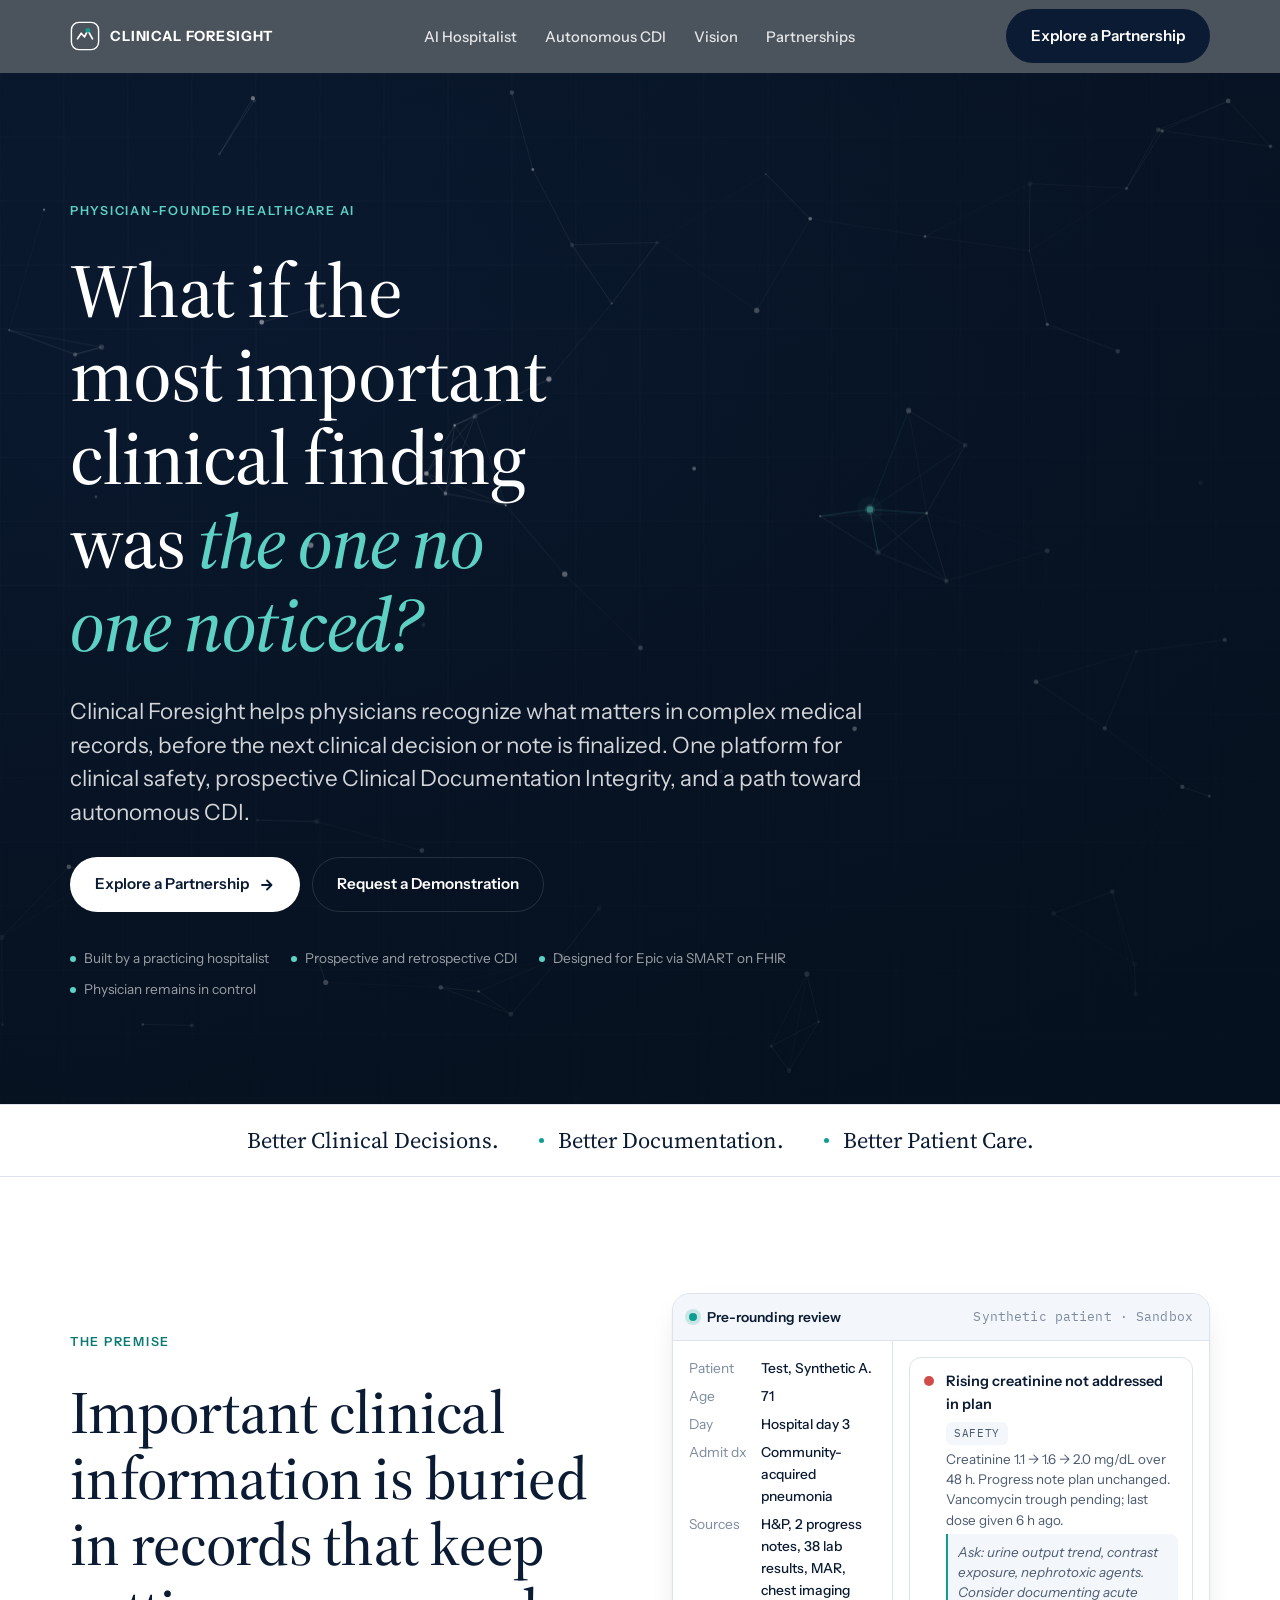
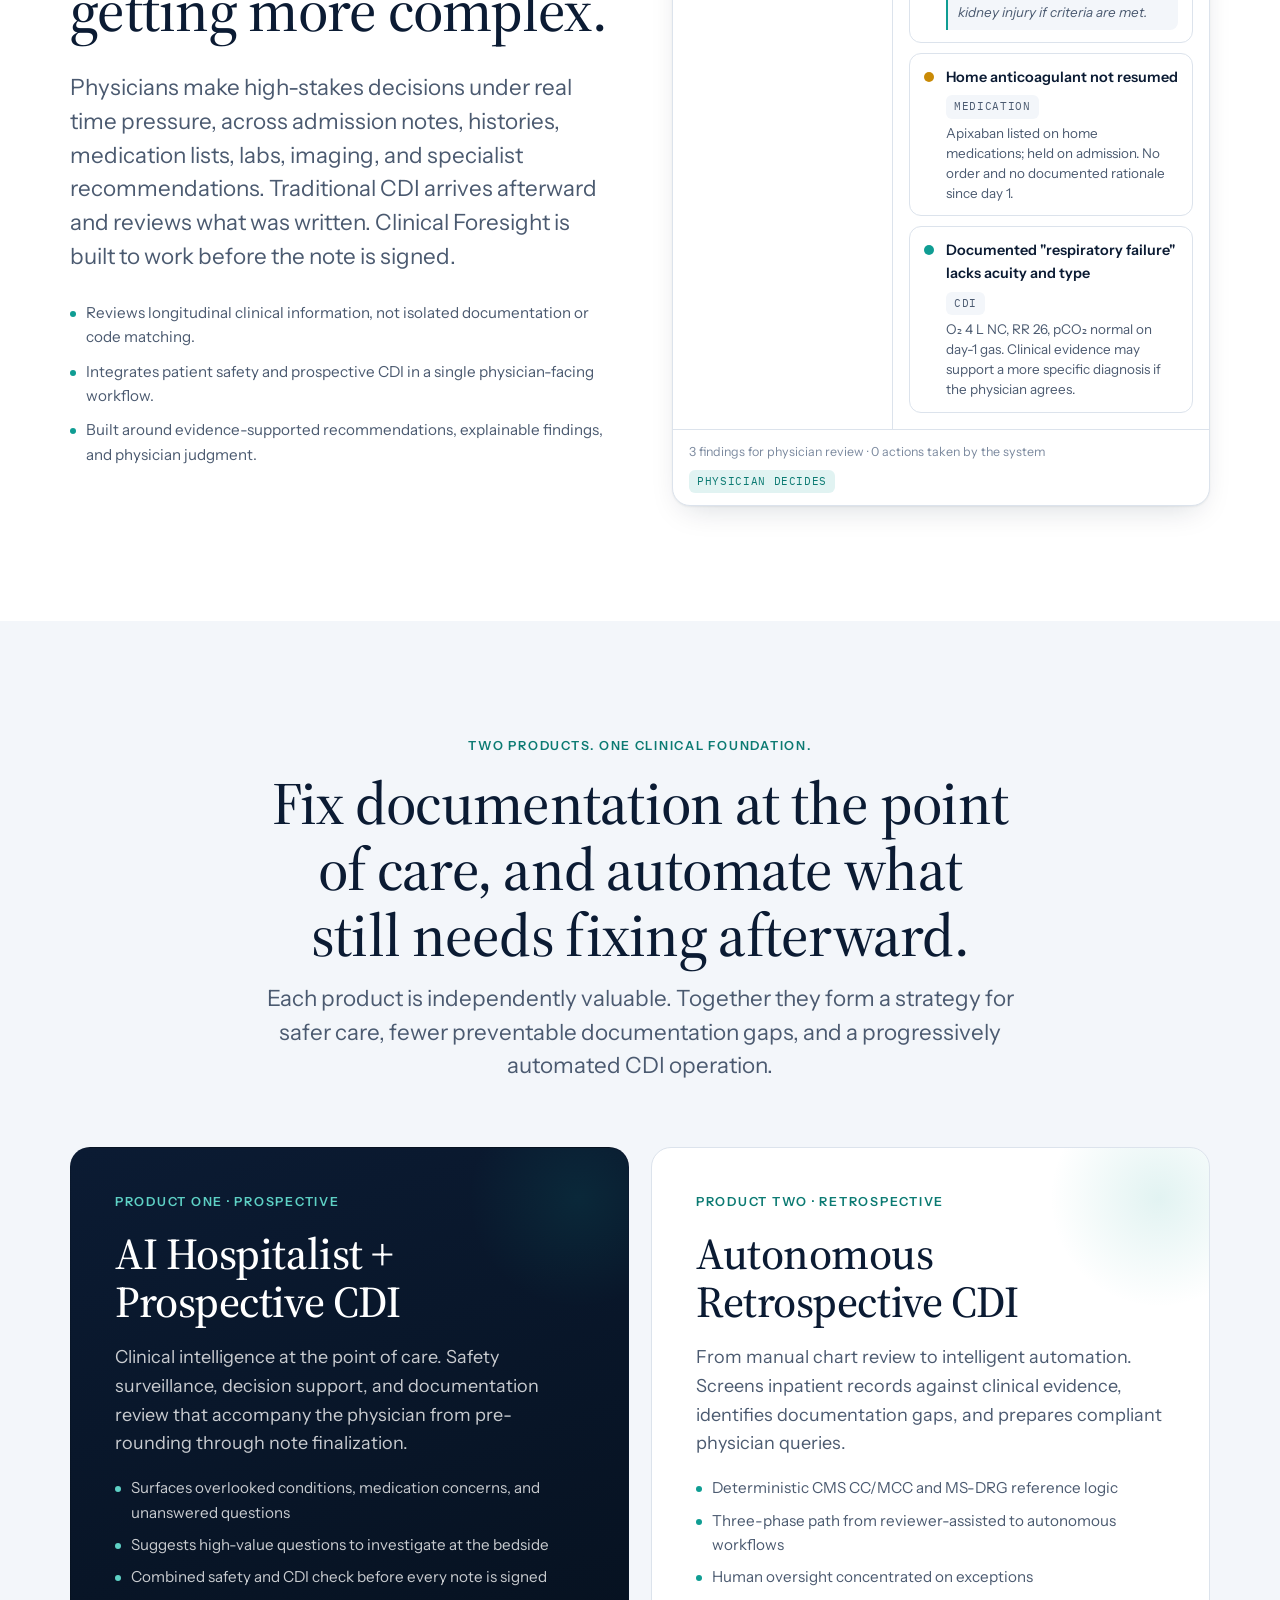
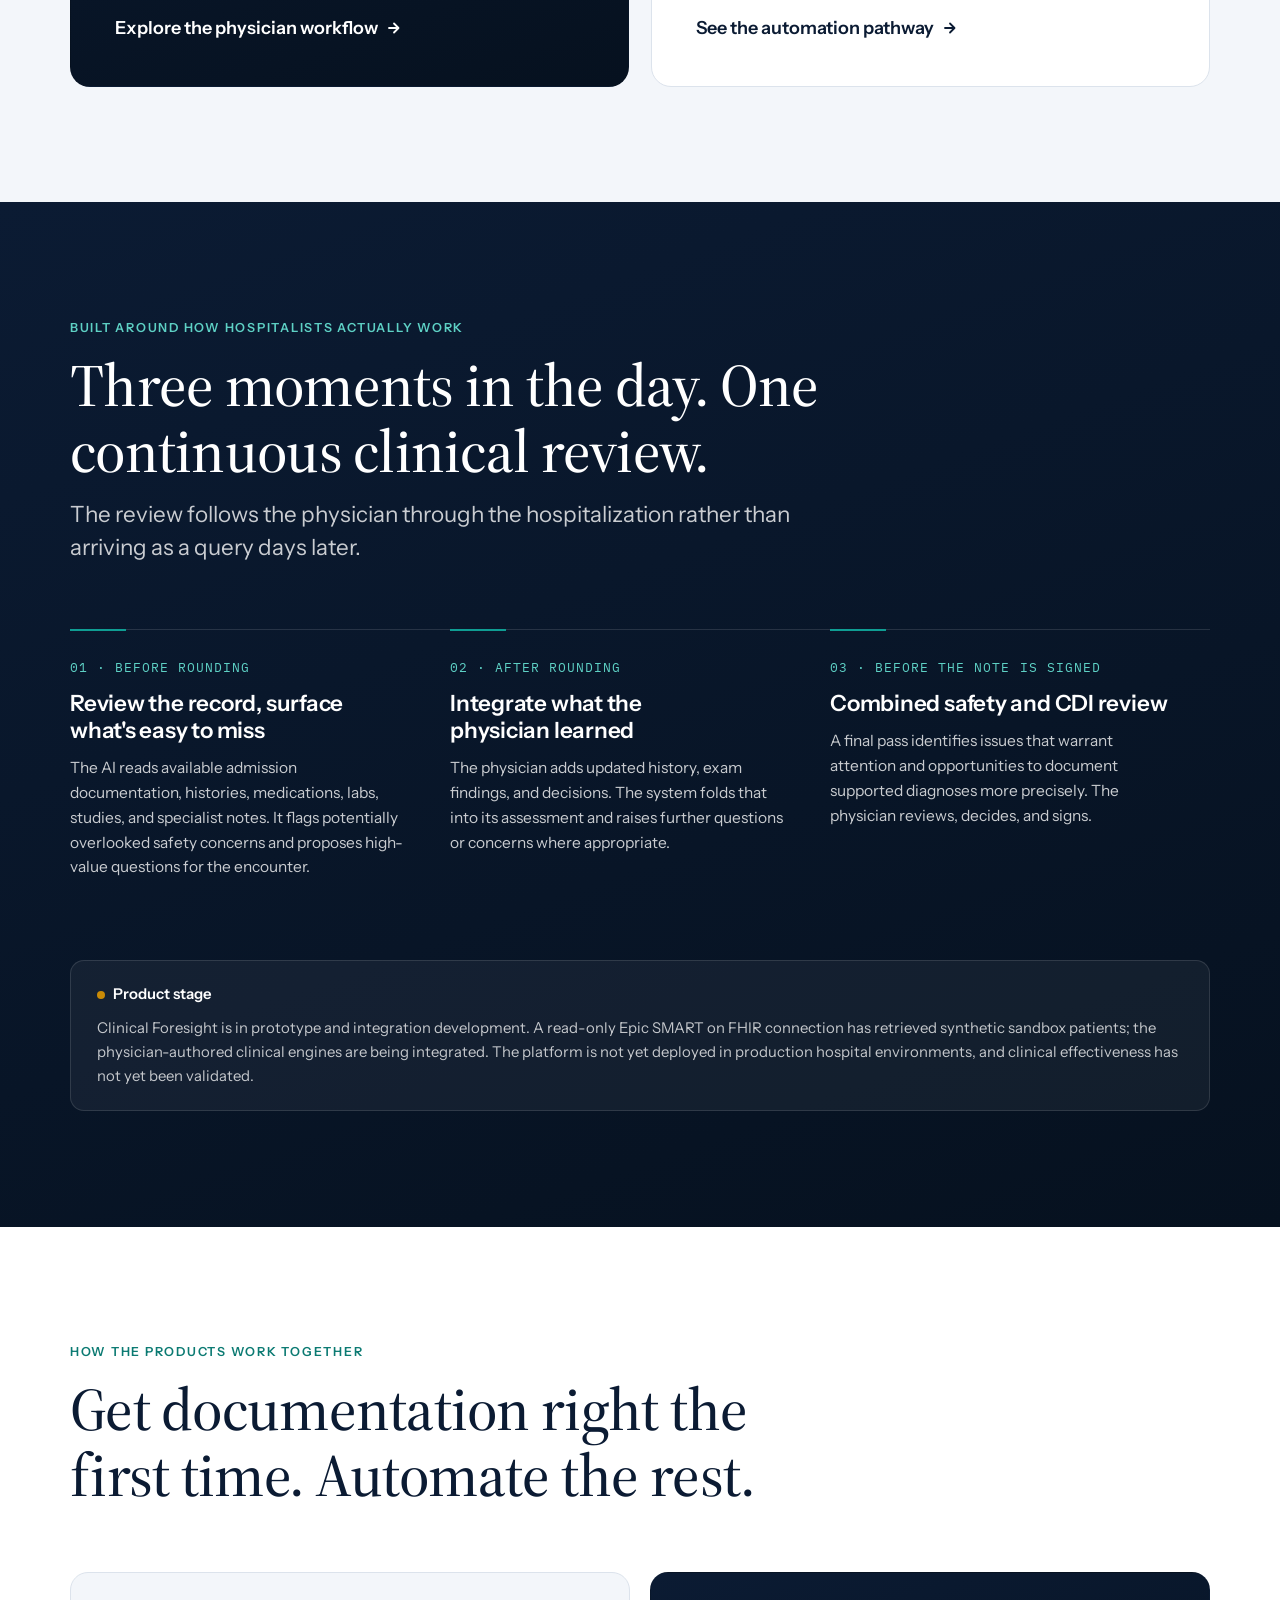
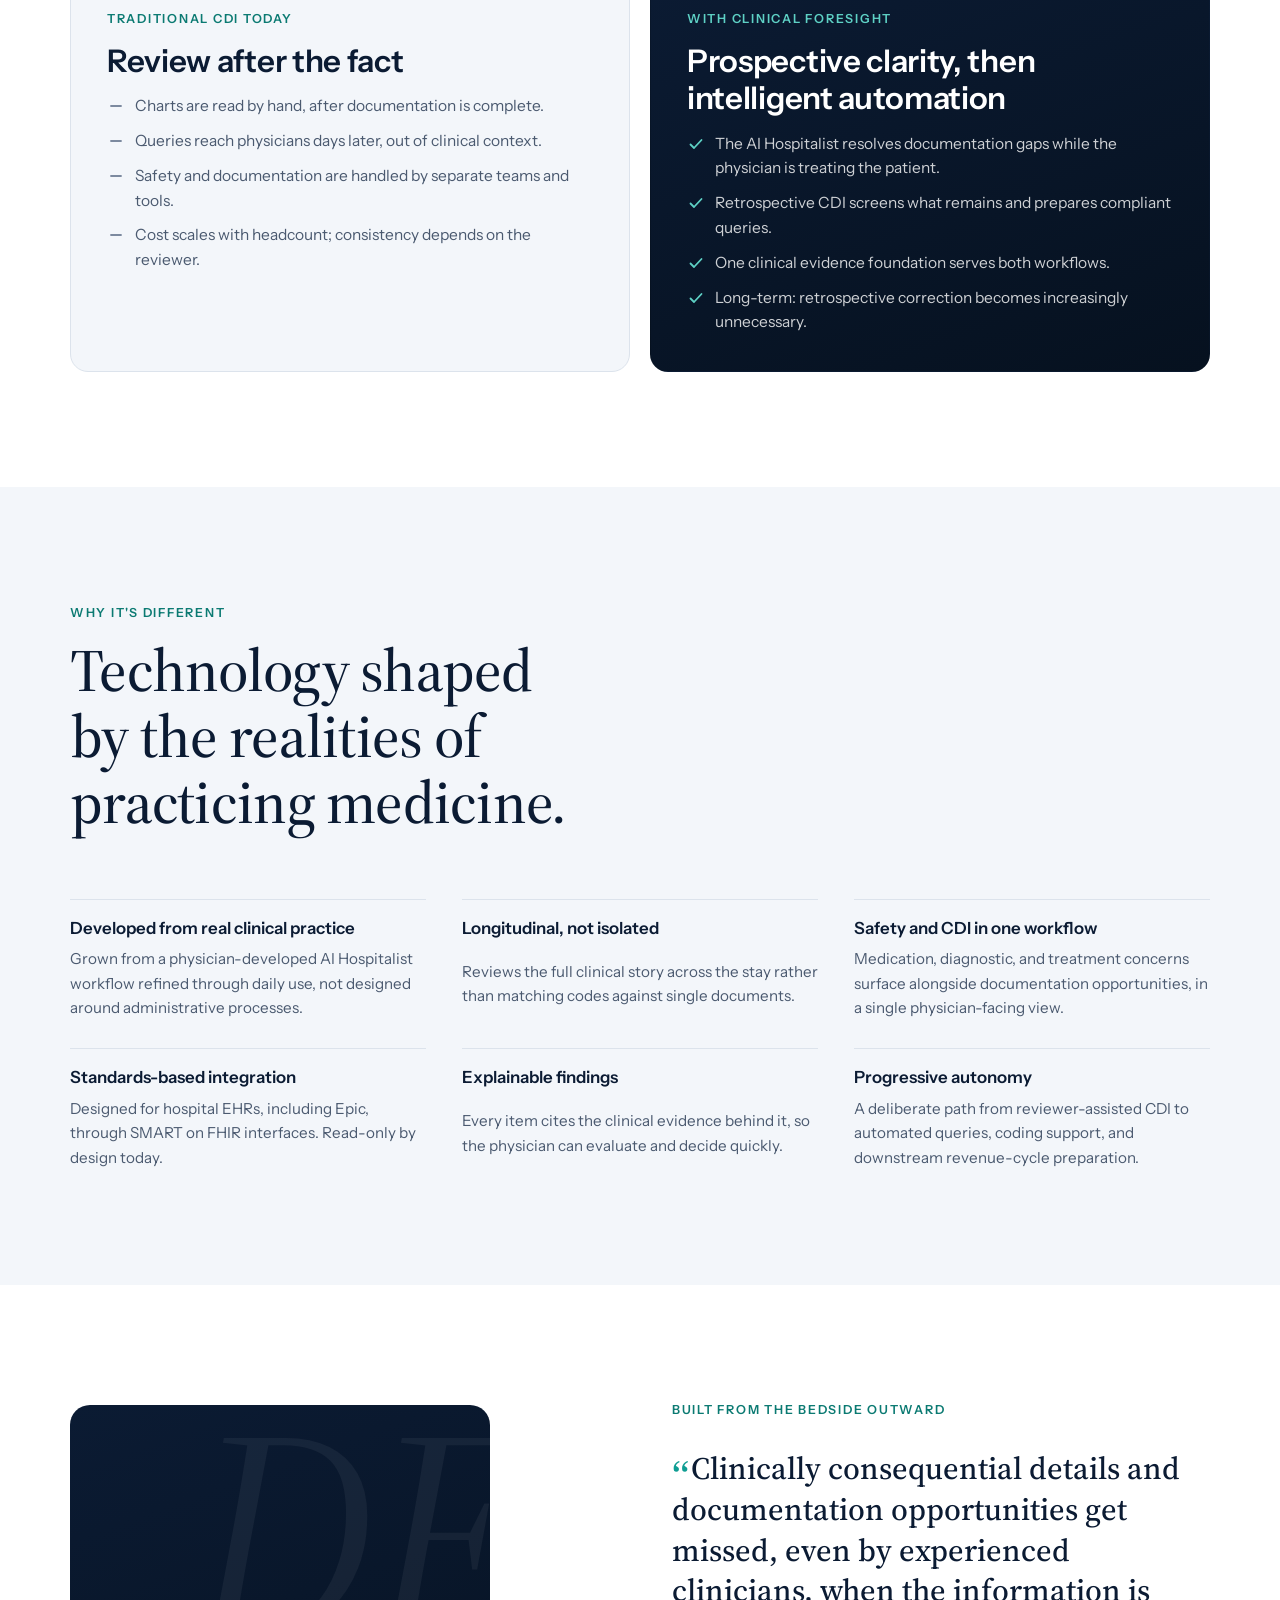
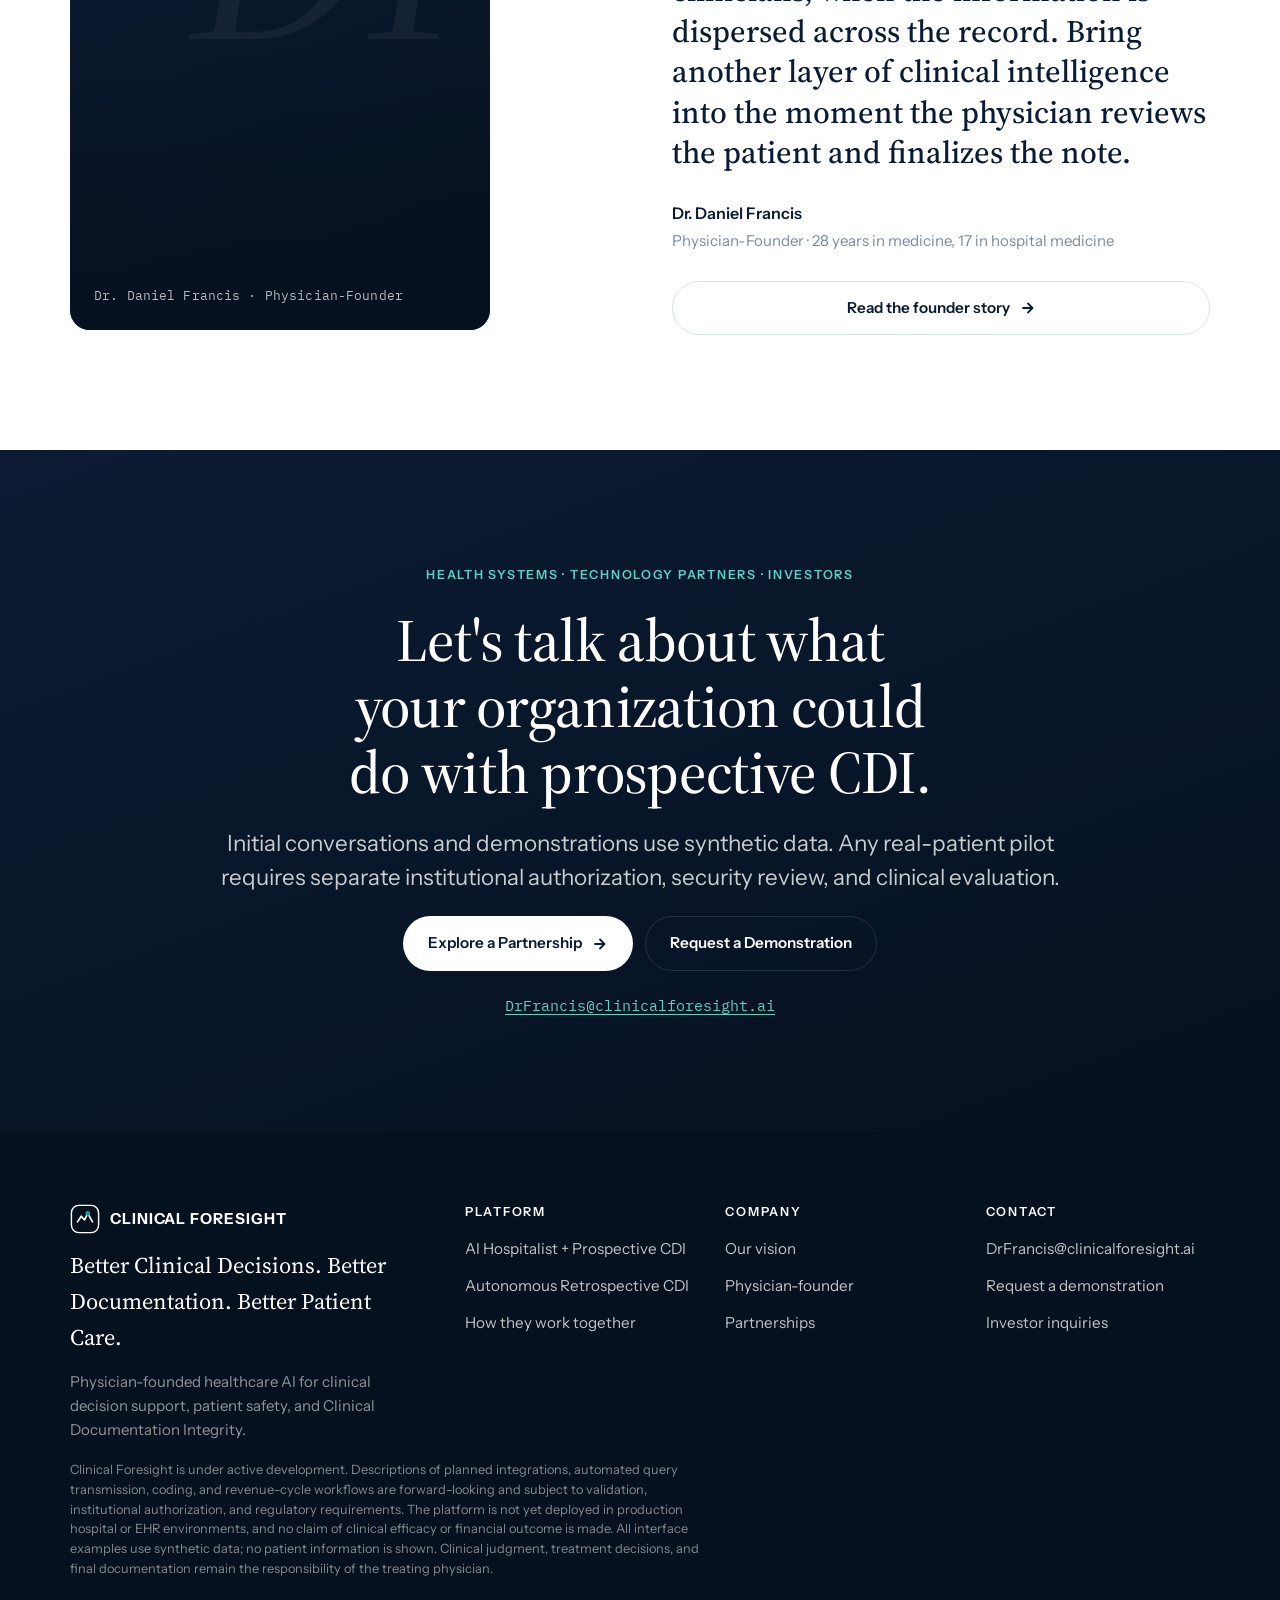
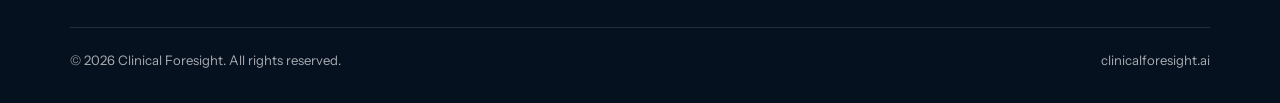
==== index.html @ f78b1f13 "Clinical Foresight website: initial build Co-Authored-By: Claude Fable 5.1 <noreply@anthropic.com> C" ====
<!doctype html>
<html lang="en">
<head>
<meta charset="utf-8">
<meta name="viewport" content="width=device-width, initial-scale=1, viewport-fit=cover">
<title>Clinical Foresight | Physician-Founded Clinical AI for Safety and CDI</title>
<meta name="description" content="Physician-founded healthcare AI that identifies clinical risks, improves documentation at the point of care, and advances hospitals toward autonomous Clinical Documentation Integrity.">
<link rel="canonical" href="https://www.clinicalforesight.ai/">
<meta property="og:type" content="website">
<meta property="og:site_name" content="Clinical Foresight">
<meta property="og:title" content="Clinical Foresight | Physician-Founded Clinical AI for Safety and CDI">
<meta property="og:description" content="Physician-founded healthcare AI that identifies clinical risks, improves documentation at the point of care, and advances hospitals toward autonomous Clinical Documentation Integrity.">
<meta property="og:url" content="https://www.clinicalforesight.ai/">
<meta name="twitter:card" content="summary_large_image">
<meta name="theme-color" content="#0B1B33">
<link rel="icon" href="assets/favicon.svg" type="image/svg+xml">
<link rel="preconnect" href="https://fonts.googleapis.com">
<link rel="preconnect" href="https://fonts.gstatic.com" crossorigin>
<link rel="stylesheet" href="https://fonts.googleapis.com/css2?family=Source+Serif+4:ital,opsz,wght@0,8..60,400;0,8..60,500;1,8..60,400;1,8..60,500&family=Instrument+Sans:wght@400;500;600&family=IBM+Plex+Mono:wght@400;500&display=swap">
<link rel="stylesheet" href="assets/styles.css">
<script type="application/ld+json">
{"@context":"https://schema.org","@type":"Organization","name":"Clinical Foresight","url":"https://www.clinicalforesight.ai","email":"DrFrancis@clinicalforesight.ai","founder":{"@type":"Person","name":"Daniel Francis","jobTitle":"Physician-Founder"},"description":"Physician-founded healthcare AI company developing clinical decision support, patient safety, and Clinical Documentation Integrity (CDI) automation for hospitals."}
</script>
</head>
<body>
<a class="skip-link" href="#main">Skip to content</a>
<header class="header header--dark">
  <div class="container">
    <nav class="nav" aria-label="Primary">
      <a class="brand" href="index.html" aria-label="Clinical Foresight home"><svg class="brand__mark" viewBox="0 0 32 32" aria-hidden="true" fill="none">
  <rect x="1.5" y="1.5" width="29" height="29" rx="8" stroke="currentColor" stroke-width="1.5"/>
  <path d="M8 19 L12 13 L15.5 17 L19 10 L24 19" stroke="currentColor" stroke-width="1.8" stroke-linecap="round" stroke-linejoin="round"/>
  <circle cx="19" cy="10" r="2.6" fill="#0F9D93"/>
</svg><span>Clinical Foresight</span></a>
      <ul class="nav__links">
        <li><a href="ai-hospitalist.html">AI Hospitalist</a></li>
        <li><a href="autonomous-cdi.html">Autonomous CDI</a></li>
        <li><a href="about.html">Vision</a></li>
        <li><a href="contact.html">Partnerships</a></li>
      </ul>
      <a class="btn btn--primary nav__cta" href="contact.html">Explore a Partnership</a>
      <button class="nav__toggle" type="button" aria-expanded="false" aria-controls="mobile-nav" aria-label="Open menu"><span></span></button>
    </nav>
  </div>
  <div class="nav__mobile" id="mobile-nav">
    <div class="container">
      <ul>
        <li><a href="index.html" aria-current="page">Home</a></li>
        <li><a href="ai-hospitalist.html">AI Hospitalist</a></li>
        <li><a href="autonomous-cdi.html">Autonomous CDI</a></li>
        <li><a href="about.html">Vision</a></li>
        <li><a href="contact.html">Partnerships</a></li>
      </ul>
      <a class="btn btn--primary" href="contact.html">Explore a Partnership</a>
    </div>
  </div>
</header>
<main id="main">

<!-- HERO -->
<section class="hero band">
  <div class="hero__canvas" aria-hidden="true"><canvas id="hero-canvas"></canvas></div>
  <div class="hero__fade" aria-hidden="true"></div>
  <div class="container">
    <div class="hero__inner">
      <p class="eyebrow">Physician-founded healthcare AI</p>
      <h1>What if the most important clinical finding was <em>the one no one noticed?</em></h1>
      <p class="lede">Clinical Foresight helps physicians recognize what matters in complex medical records, before the next clinical decision or note is finalized. One platform for clinical safety, prospective Clinical Documentation Integrity, and a path toward autonomous CDI.</p>
      <div class="btn-row">
        <a class="btn btn--primary" href="contact.html">Explore a Partnership <svg class="arrow" width="16" height="16" viewBox="0 0 16 16" aria-hidden="true"><path d="M3 8h9M8 3.5 12.5 8 8 12.5" fill="none" stroke="currentColor" stroke-width="1.8" stroke-linecap="round" stroke-linejoin="round"/></svg></a>
        <a class="btn btn--ghost" href="contact.html#demo">Request a Demonstration</a>
      </div>
      <ul class="hero__meta" aria-label="At a glance">
        <li>Built by a practicing hospitalist</li>
        <li>Prospective and retrospective CDI</li>
        <li>Designed for Epic via SMART on FHIR</li>
        <li>Physician remains in control</li>
      </ul>
    </div>
  </div>
</section>

<!-- TAGLINE STRIP -->
<div class="strip">
  <div class="container">
    <p class="strip__inner"><span>Better Clinical Decisions.</span><span>Better Documentation.</span><span>Better Patient Care.</span></p>
  </div>
</div>

<!-- THE PROBLEM -->
<section class="section">
  <div class="container">
    <div class="split">
      <div class="stack stack--lg reveal">
        <p class="eyebrow">The premise</p>
        <h2>Important clinical information is buried in records that keep getting more complex.</h2>
        <p class="lede">Physicians make high-stakes decisions under real time pressure, across admission notes, histories, medication lists, labs, imaging, and specialist recommendations. Traditional CDI arrives afterward and reviews what was written. Clinical Foresight is built to work before the note is signed.</p>
        <ul class="contact-list">
          <li>Reviews longitudinal clinical information, not isolated documentation or code matching.</li>
          <li>Integrates patient safety and prospective CDI in a single physician-facing workflow.</li>
          <li>Built around evidence-supported recommendations, explainable findings, and physician judgment.</li>
        </ul>
      </div>
      <div class="reveal" data-delay="1">
        <!-- Interface mockup: SYNTHETIC data only -->
        <div class="mock" role="img" aria-label="Illustrative pre-rounding review panel with synthetic patient data showing a critical finding, a medication review item, and a documentation specificity opportunity.">
          <div class="mock__bar">
            <div class="mock__title"><span class="dot"></span> Pre-rounding review</div>
            <span class="mono">Synthetic patient · Sandbox</span>
          </div>
          <div class="mock__body">
            <div class="mock__aside">
              <dl>
                <dt>Patient</dt><dd>Test, Synthetic A.</dd>
                <dt>Age</dt><dd>71</dd>
                <dt>Day</dt><dd>Hospital day 3</dd>
                <dt>Admit dx</dt><dd>Community-acquired pneumonia</dd>
                <dt>Sources</dt><dd>H&amp;P, 2 progress notes, 38 lab results, MAR, chest imaging</dd>
              </dl>
            </div>
            <div class="mock__main">
              <div class="finding">
                <span class="finding__sev finding__sev--critical" aria-hidden="true"></span>
                <div>
                  <div class="finding__head"><strong>Rising creatinine not addressed in plan</strong><span class="chip">Safety</span></div>
                  <p>Creatinine 1.1 → 1.6 → 2.0 mg/dL over 48 h. Progress note plan unchanged. Vancomycin trough pending; last dose given 6 h ago.</p>
                  <p class="finding__q">Ask: urine output trend, contrast exposure, nephrotoxic agents. Consider documenting acute kidney injury if criteria are met.</p>
                </div>
              </div>
              <div class="finding">
                <span class="finding__sev finding__sev--review" aria-hidden="true"></span>
                <div>
                  <div class="finding__head"><strong>Home anticoagulant not resumed</strong><span class="chip">Medication</span></div>
                  <p>Apixaban listed on home medications; held on admission. No order and no documented rationale since day 1.</p>
                </div>
              </div>
              <div class="finding">
                <span class="finding__sev finding__sev--cdi" aria-hidden="true"></span>
                <div>
                  <div class="finding__head"><strong>Documented "respiratory failure" lacks acuity and type</strong><span class="chip">CDI</span></div>
                  <p>O₂ 4 L NC, RR 26, pCO₂ normal on day-1 gas. Clinical evidence may support a more specific diagnosis if the physician agrees.</p>
                </div>
              </div>
            </div>
          </div>
          <div class="mock__foot">
            <span>3 findings for physician review · 0 actions taken by the system</span>
            <span class="chip">Physician decides</span>
          </div>
        </div>
      </div>
    </div>
  </div>
</section>

<!-- TWO PATHWAYS -->
<section class="section section--mist" id="products">
  <div class="container">
    <div class="sec-head sec-head--center reveal">
      <p class="eyebrow">Two products. One clinical foundation.</p>
      <h2>Fix documentation at the point of care, and automate what still needs fixing afterward.</h2>
      <p class="lede">Each product is independently valuable. Together they form a strategy for safer care, fewer preventable documentation gaps, and a progressively automated CDI operation.</p>
    </div>
    <div class="pathway">
      <a class="pathway__card pathway__card--ink reveal" href="ai-hospitalist.html">
        <p class="eyebrow">Product one · Prospective</p>
        <h3>AI Hospitalist + Prospective CDI</h3>
        <p>Clinical intelligence at the point of care. Safety surveillance, decision support, and documentation review that accompany the physician from pre-rounding through note finalization.</p>
        <ul>
          <li>Surfaces overlooked conditions, medication concerns, and unanswered questions</li>
          <li>Suggests high-value questions to investigate at the bedside</li>
          <li>Combined safety and CDI check before every note is signed</li>
        </ul>
        <span class="card__more">Explore the physician workflow <svg class="arrow" width="16" height="16" viewBox="0 0 16 16" aria-hidden="true"><path d="M3 8h9M8 3.5 12.5 8 8 12.5" fill="none" stroke="currentColor" stroke-width="1.8" stroke-linecap="round" stroke-linejoin="round"/></svg></span>
      </a>
      <a class="pathway__card reveal" data-delay="1" href="autonomous-cdi.html">
        <p class="eyebrow">Product two · Retrospective</p>
        <h3>Autonomous Retrospective CDI</h3>
        <p>From manual chart review to intelligent automation. Screens inpatient records against clinical evidence, identifies documentation gaps, and prepares compliant physician queries.</p>
        <ul>
          <li>Deterministic CMS CC/MCC and MS-DRG reference logic</li>
          <li>Three-phase path from reviewer-assisted to autonomous workflows</li>
          <li>Human oversight concentrated on exceptions</li>
        </ul>
        <span class="card__more">See the automation pathway <svg class="arrow" width="16" height="16" viewBox="0 0 16 16" aria-hidden="true"><path d="M3 8h9M8 3.5 12.5 8 8 12.5" fill="none" stroke="currentColor" stroke-width="1.8" stroke-linecap="round" stroke-linejoin="round"/></svg></span>
      </a>
    </div>
  </div>
</section>

<!-- HOW IT WORKS -->
<section class="section band">
  <div class="container">
    <div class="sec-head reveal">
      <p class="eyebrow">Built around how hospitalists actually work</p>
      <h2>Three moments in the day. One continuous clinical review.</h2>
      <p class="lede">The review follows the physician through the hospitalization rather than arriving as a query days later.</p>
    </div>
    <div class="steps">
      <div class="step reveal">
        <span class="step__n">01 · BEFORE ROUNDING</span>
        <h3>Review the record, surface what's easy to miss</h3>
        <p>The AI reads available admission documentation, histories, medications, labs, studies, and specialist notes. It flags potentially overlooked safety concerns and proposes high-value questions for the encounter.</p>
      </div>
      <div class="step reveal" data-delay="1">
        <span class="step__n">02 · AFTER ROUNDING</span>
        <h3>Integrate what the physician learned</h3>
        <p>The physician adds updated history, exam findings, and decisions. The system folds that into its assessment and raises further questions or concerns where appropriate.</p>
      </div>
      <div class="step reveal" data-delay="2">
        <span class="step__n">03 · BEFORE THE NOTE IS SIGNED</span>
        <h3>Combined safety and CDI review</h3>
        <p>A final pass identifies issues that warrant attention and opportunities to document supported diagnoses more precisely. The physician reviews, decides, and signs.</p>
      </div>
    </div>
    <div class="status reveal" style="margin-top:48px">
      <strong>Product stage</strong>
      <p>Clinical Foresight is in prototype and integration development. A read-only Epic SMART on FHIR connection has retrieved synthetic sandbox patients; the physician-authored clinical engines are being integrated. The platform is not yet deployed in production hospital environments, and clinical effectiveness has not yet been validated.</p>
    </div>
  </div>
</section>

<!-- TOGETHER -->
<section class="section" id="together">
  <div class="container">
    <div class="sec-head reveal">
      <p class="eyebrow">How the products work together</p>
      <h2>Get documentation right the first time. Automate the rest.</h2>
    </div>
    <div class="compare">
      <div class="compare__col compare__col--now reveal">
        <p class="eyebrow">Traditional CDI today</p>
        <h3>Review after the fact</h3>
        <ul>
          <li><svg viewBox="0 0 18 18" aria-hidden="true" fill="none"><path d="M4 9h10" stroke="currentColor" stroke-width="1.8" stroke-linecap="round"/></svg><span>Charts are read by hand, after documentation is complete.</span></li>
          <li><svg viewBox="0 0 18 18" aria-hidden="true" fill="none"><path d="M4 9h10" stroke="currentColor" stroke-width="1.8" stroke-linecap="round"/></svg><span>Queries reach physicians days later, out of clinical context.</span></li>
          <li><svg viewBox="0 0 18 18" aria-hidden="true" fill="none"><path d="M4 9h10" stroke="currentColor" stroke-width="1.8" stroke-linecap="round"/></svg><span>Safety and documentation are handled by separate teams and tools.</span></li>
          <li><svg viewBox="0 0 18 18" aria-hidden="true" fill="none"><path d="M4 9h10" stroke="currentColor" stroke-width="1.8" stroke-linecap="round"/></svg><span>Cost scales with headcount; consistency depends on the reviewer.</span></li>
        </ul>
      </div>
      <div class="compare__col compare__col--next reveal" data-delay="1">
        <p class="eyebrow">With Clinical Foresight</p>
        <h3>Prospective clarity, then intelligent automation</h3>
        <ul>
          <li><svg viewBox="0 0 18 18" aria-hidden="true" fill="none"><path d="M3.5 9.5 7 13l7.5-8" stroke="currentColor" stroke-width="1.8" stroke-linecap="round" stroke-linejoin="round"/></svg><span>The AI Hospitalist resolves documentation gaps while the physician is treating the patient.</span></li>
          <li><svg viewBox="0 0 18 18" aria-hidden="true" fill="none"><path d="M3.5 9.5 7 13l7.5-8" stroke="currentColor" stroke-width="1.8" stroke-linecap="round" stroke-linejoin="round"/></svg><span>Retrospective CDI screens what remains and prepares compliant queries.</span></li>
          <li><svg viewBox="0 0 18 18" aria-hidden="true" fill="none"><path d="M3.5 9.5 7 13l7.5-8" stroke="currentColor" stroke-width="1.8" stroke-linecap="round" stroke-linejoin="round"/></svg><span>One clinical evidence foundation serves both workflows.</span></li>
          <li><svg viewBox="0 0 18 18" aria-hidden="true" fill="none"><path d="M3.5 9.5 7 13l7.5-8" stroke="currentColor" stroke-width="1.8" stroke-linecap="round" stroke-linejoin="round"/></svg><span>Long-term: retrospective correction becomes increasingly unnecessary.</span></li>
        </ul>
      </div>
    </div>
  </div>
</section>

<!-- DIFFERENTIATORS -->
<section class="section section--mist">
  <div class="container">
    <div class="sec-head reveal">
      <p class="eyebrow">Why it's different</p>
      <h2>Technology shaped by the realities of practicing medicine.</h2>
    </div>
    <div class="features">
      <div class="feature reveal"><h4>Developed from real clinical practice</h4><p>Grown from a physician-developed AI Hospitalist workflow refined through daily use, not designed around administrative processes.</p></div>
      <div class="feature reveal" data-delay="1"><h4>Longitudinal, not isolated</h4><p>Reviews the full clinical story across the stay rather than matching codes against single documents.</p></div>
      <div class="feature reveal" data-delay="2"><h4>Safety and CDI in one workflow</h4><p>Medication, diagnostic, and treatment concerns surface alongside documentation opportunities, in a single physician-facing view.</p></div>
      <div class="feature reveal"><h4>Standards-based integration</h4><p>Designed for hospital EHRs, including Epic, through SMART on FHIR interfaces. Read-only by design today.</p></div>
      <div class="feature reveal" data-delay="1"><h4>Explainable findings</h4><p>Every item cites the clinical evidence behind it, so the physician can evaluate and decide quickly.</p></div>
      <div class="feature reveal" data-delay="2"><h4>Progressive autonomy</h4><p>A deliberate path from reviewer-assisted CDI to automated queries, coding support, and downstream revenue-cycle preparation.</p></div>
    </div>
  </div>
</section>

<!-- FOUNDER -->
<section class="section">
  <div class="container">
    <div class="founder">
      <div class="founder__portrait reveal" aria-hidden="true">
        <span class="mono">Dr. Daniel Francis · Physician-Founder</span>
      </div>
      <div class="stack stack--lg reveal" data-delay="1">
        <p class="eyebrow">Built from the bedside outward</p>
        <p class="founder__quote">Clinically consequential details and documentation opportunities get missed, even by experienced clinicians, when the information is dispersed across the record. Bring another layer of clinical intelligence into the moment the physician reviews the patient and finalizes the note.</p>
        <div class="founder__name">
          <strong>Dr. Daniel Francis</strong>
          <span class="small">Physician-Founder · 28 years in medicine, 17 in hospital medicine</span>
        </div>
        <a class="btn btn--ghost" href="about.html">Read the founder story <svg class="arrow" width="16" height="16" viewBox="0 0 16 16" aria-hidden="true"><path d="M3 8h9M8 3.5 12.5 8 8 12.5" fill="none" stroke="currentColor" stroke-width="1.8" stroke-linecap="round" stroke-linejoin="round"/></svg></a>
      </div>
    </div>
  </div>
</section>

<!-- CTA -->
<section class="section band">
  <div class="container">
    <div class="cta reveal">
      <p class="eyebrow">Health systems · Technology partners · Investors</p>
      <h2>Let's talk about what your organization could do with prospective CDI.</h2>
      <p class="lede center">Initial conversations and demonstrations use synthetic data. Any real-patient pilot requires separate institutional authorization, security review, and clinical evaluation.</p>
      <div class="btn-row">
        <a class="btn btn--primary" href="contact.html">Explore a Partnership <svg class="arrow" width="16" height="16" viewBox="0 0 16 16" aria-hidden="true"><path d="M3 8h9M8 3.5 12.5 8 8 12.5" fill="none" stroke="currentColor" stroke-width="1.8" stroke-linecap="round" stroke-linejoin="round"/></svg></a>
        <a class="btn btn--ghost" href="contact.html#demo">Request a Demonstration</a>
      </div>
      <a class="cta__email" href="mailto:DrFrancis@clinicalforesight.ai">DrFrancis@clinicalforesight.ai</a>
    </div>
  </div>
</section>
</main>
<footer class="footer">
  <div class="container">
    <div class="footer__grid">
      <div class="footer__brand">
        <a class="brand" href="index.html"><svg class="brand__mark" viewBox="0 0 32 32" aria-hidden="true" fill="none">
  <rect x="1.5" y="1.5" width="29" height="29" rx="8" stroke="currentColor" stroke-width="1.5"/>
  <path d="M8 19 L12 13 L15.5 17 L19 10 L24 19" stroke="currentColor" stroke-width="1.8" stroke-linecap="round" stroke-linejoin="round"/>
  <circle cx="19" cy="10" r="2.6" fill="#0F9D93"/>
</svg><span>Clinical Foresight</span></a>
        <p class="footer__tag">Better Clinical Decisions. Better Documentation. Better Patient Care.</p>
        <p class="small" style="color:rgba(255,255,255,0.55)">Physician-founded healthcare AI for clinical decision support, patient safety, and Clinical Documentation Integrity.</p>
      </div>
      <div>
        <h4>Platform</h4>
        <ul>
          <li><a href="ai-hospitalist.html">AI Hospitalist + Prospective CDI</a></li>
          <li><a href="autonomous-cdi.html">Autonomous Retrospective CDI</a></li>
          <li><a href="index.html#together">How they work together</a></li>
        </ul>
      </div>
      <div>
        <h4>Company</h4>
        <ul>
          <li><a href="about.html">Our vision</a></li>
          <li><a href="about.html#founder">Physician-founder</a></li>
          <li><a href="contact.html">Partnerships</a></li>
        </ul>
      </div>
      <div>
        <h4>Contact</h4>
        <ul>
          <li><a href="mailto:DrFrancis@clinicalforesight.ai">DrFrancis@clinicalforesight.ai</a></li>
          <li><a href="contact.html#demo">Request a demonstration</a></li>
          <li><a href="contact.html#investors">Investor inquiries</a></li>
        </ul>
      </div>
    </div>
    <p class="footer__legal">Clinical Foresight is under active development. Descriptions of planned integrations, automated query transmission, coding, and revenue-cycle workflows are forward-looking and subject to validation, institutional authorization, and regulatory requirements. The platform is not yet deployed in production hospital or EHR environments, and no claim of clinical efficacy or financial outcome is made. All interface examples use synthetic data; no patient information is shown. Clinical judgment, treatment decisions, and final documentation remain the responsibility of the treating physician.</p>
    <div class="footer__bottom">
      <span>&copy; <span id="year">2026</span> Clinical Foresight. All rights reserved.</span>
      <span>clinicalforesight.ai</span>
    </div>
  </div>
</footer>
<script src="assets/main.js" defer></script>
</body>
</html>
---- assets/styles.css ----
/* ==========================================================================
   Clinical Foresight — design system
   Layout concept: white editorial pages punctuated by deep-navy "instrument"
   bands; one teal accent reserved for the finding that matters.
   ========================================================================== */

:root {
  /* Color */
  --ink:        #0B1B33;   /* deep navy — headings, primary buttons, bands */
  --ink-deep:   #06111F;   /* darkest navy — band gradients */
  --ink-soft:   #1A2E4F;   /* raised surfaces inside navy bands */
  --slate:      #4B5A70;   /* body text */
  --mute:       #7C8A9F;   /* captions, metadata */
  --line:       #DCE3EC;   /* hairlines on white */
  --line-dark:  rgba(255,255,255,0.12);
  --mist:       #F3F6FA;   /* hue-biased neutral surface */
  --paper:      #FFFFFF;
  --teal:       #0F9D93;   /* the single accent */
  --teal-ink:   #0B7A72;   /* accent on white when it must pass AA as text */
  --teal-light: #5ED1C5;   /* accent on navy */
  --amber:      #C98A06;   /* semantic: review */
  --rose:       #D14B4B;   /* semantic: critical */

  /* Type */
  --font-display: "Source Serif 4", "Iowan Old Style", Georgia, serif;
  --font-body:    "Instrument Sans", "Helvetica Neue", Arial, sans-serif;
  --font-mono:    "IBM Plex Mono", "SFMono-Regular", Menlo, monospace;

  /* Scale */
  --step--1: clamp(0.84rem, 0.80rem + 0.2vw, 0.94rem);
  --step-0:  clamp(1.00rem, 0.96rem + 0.25vw, 1.125rem);
  --step-1:  clamp(1.20rem, 1.10rem + 0.5vw, 1.40rem);
  --step-2:  clamp(1.50rem, 1.30rem + 1vw, 1.95rem);
  --step-3:  clamp(1.95rem, 1.60rem + 1.8vw, 2.75rem);
  --step-4:  clamp(2.40rem, 1.80rem + 3vw, 3.75rem);
  --step-5:  clamp(2.80rem, 2.00rem + 4.2vw, 4.75rem);

  --container: 1180px;
  --gutter-l: max(20px, env(safe-area-inset-left, 0px));
  --gutter-r: max(20px, env(safe-area-inset-right, 0px));
  --radius: 14px;
  --shadow: 0 1px 2px rgba(11,27,51,0.06), 0 12px 32px -12px rgba(11,27,51,0.18);
  --ease: cubic-bezier(.2,.7,.2,1);
  color-scheme: light;
}

/* ---------- Reset ---------- */
*, *::before, *::after { box-sizing: border-box; }
html { -webkit-text-size-adjust: 100%; scroll-behavior: smooth; }
body {
  margin: 0;
  font-family: var(--font-body);
  font-size: var(--step-0);
  line-height: 1.6;
  color: var(--slate);
  background: var(--paper);
  -webkit-font-smoothing: antialiased;
  overflow-x: hidden;
}
img, svg { max-width: 100%; height: auto; display: block; }
h1, h2, h3, h4 { color: var(--ink); margin: 0; text-wrap: balance; line-height: 1.1; }
h1 { font-family: var(--font-display); font-weight: 500; font-size: var(--step-5); letter-spacing: -0.015em; }
h2 { font-family: var(--font-display); font-weight: 500; font-size: var(--step-4); letter-spacing: -0.012em; }
h3 { font-family: var(--font-body); font-weight: 600; font-size: var(--step-2); letter-spacing: -0.01em; line-height: 1.2; }
h4 { font-family: var(--font-body); font-weight: 600; font-size: var(--step-1); line-height: 1.3; }
p { margin: 0; }
a { color: var(--teal-ink); text-decoration-thickness: 1px; text-underline-offset: 3px; }
ul { margin: 0; padding: 0; list-style: none; }
strong { color: var(--ink); font-weight: 600; }
:focus-visible { outline: 3px solid var(--teal); outline-offset: 3px; border-radius: 4px; }
.sr-only { position: absolute; width: 1px; height: 1px; overflow: hidden; clip: rect(0 0 0 0); white-space: nowrap; }
.skip-link { position: absolute; left: var(--gutter-l); top: -100px; z-index: 100; background: var(--ink); color: #fff; padding: 10px 16px; border-radius: 8px; }
.skip-link:focus { top: 12px; }

/* ---------- Layout ---------- */
.container { width: 100%; max-width: var(--container); margin-inline: auto; padding-left: var(--gutter-l); padding-right: var(--gutter-r); }
.section { padding-block: clamp(64px, 9vw, 120px); }
.section--tight { padding-block: clamp(40px, 6vw, 72px); }
.section--mist { background: var(--mist); }
.band { background: linear-gradient(160deg, var(--ink) 0%, var(--ink-deep) 100%); color: rgba(255,255,255,0.78); }
.band h1, .band h2, .band h3, .band h4, .band strong { color: #fff; }
.band a { color: var(--teal-light); }
.grid { display: grid; gap: clamp(20px, 3vw, 36px); }
.grid > * { min-width: 0; }
.grid--2 { grid-template-columns: repeat(auto-fit, minmax(min(100%, 320px), 1fr)); }
.grid--3 { grid-template-columns: repeat(auto-fit, minmax(min(100%, 280px), 1fr)); }
.grid--4 { grid-template-columns: repeat(auto-fit, minmax(min(100%, 220px), 1fr)); }
.split { display: grid; gap: clamp(32px, 5vw, 72px); align-items: center; grid-template-columns: repeat(auto-fit, minmax(min(100%, 420px), 1fr)); }
.split > * { min-width: 0; }
.measure { max-width: 62ch; }
.center { text-align: center; margin-inline: auto; }
.stack { display: grid; gap: 16px; }
.stack--lg { gap: 28px; }

/* ---------- Type helpers ---------- */
.eyebrow { font-family: var(--font-body); font-size: 0.78rem; font-weight: 600; letter-spacing: 0.14em; text-transform: uppercase; color: var(--teal-ink); }
.band .eyebrow { color: var(--teal-light); }
.lede { font-size: var(--step-1); line-height: 1.5; color: var(--slate); max-width: 58ch; }
.band .lede { color: rgba(255,255,255,0.78); }
.small { font-size: var(--step--1); color: var(--mute); }
.mono { font-family: var(--font-mono); font-size: 0.82rem; letter-spacing: 0.01em; }
.sec-head { display: grid; gap: 14px; max-width: 760px; margin-bottom: clamp(36px, 5vw, 64px); }
.sec-head--center { text-align: center; margin-inline: auto; }
.sec-head--center .lede { margin-inline: auto; }

/* ---------- Buttons ---------- */
.btn {
  display: inline-flex; align-items: center; justify-content: center; gap: 10px;
  padding: 14px 24px; border-radius: 999px; font-weight: 600; font-size: 0.95rem;
  text-decoration: none; border: 1.5px solid transparent; cursor: pointer; white-space: nowrap;
  transition: transform .25s var(--ease), background .25s var(--ease), border-color .25s var(--ease), box-shadow .25s var(--ease);
}
.btn:hover { transform: translateY(-1px); }
.btn--primary { background: var(--ink); color: #fff; }
.btn--primary:hover { background: var(--ink-deep); box-shadow: 0 10px 24px -10px rgba(11,27,51,0.5); }
.btn--ghost { background: transparent; color: var(--ink); border-color: var(--line); }
.btn--ghost:hover { border-color: var(--ink); }
.band .btn--primary { background: #fff; color: var(--ink); }
.band .btn--primary:hover { background: #F3F6FA; }
.band .btn--ghost { color: #fff; border-color: var(--line-dark); }
.band .btn--ghost:hover { border-color: #fff; }
.btn--accent { background: var(--teal); color: #06111F; }
.btn--accent:hover { background: var(--teal-light); }
.btn .arrow { transition: transform .25s var(--ease); }
.btn:hover .arrow { transform: translateX(3px); }
.btn-row { display: flex; flex-wrap: wrap; gap: 12px; }

/* ---------- Header / nav ---------- */
.header { position: sticky; top: 0; z-index: 50; background: rgba(255,255,255,0.86); backdrop-filter: saturate(160%) blur(14px); -webkit-backdrop-filter: saturate(160%) blur(14px); border-bottom: 1px solid transparent; transition: border-color .3s var(--ease); }
.header.is-scrolled { border-bottom-color: var(--line); }
.header--dark { background: rgba(6,17,31,0.72); }
.header--dark.is-scrolled { border-bottom-color: var(--line-dark); }
.nav { display: flex; align-items: center; justify-content: space-between; gap: 24px; height: 72px; }
.brand { display: inline-flex; align-items: center; gap: 10px; text-decoration: none; color: var(--ink); font-weight: 700; letter-spacing: 0.06em; font-size: 0.88rem; text-transform: uppercase; }
.header--dark .brand { color: #fff; }
.brand__mark { width: 30px; height: 30px; flex: none; }
.nav__links { display: none; align-items: center; gap: 4px; }
.nav__links a { color: var(--ink); text-decoration: none; font-weight: 500; font-size: 0.92rem; padding: 8px 12px; border-radius: 8px; transition: background .2s; }
.nav__links a:hover { background: var(--mist); }
.nav__links a[aria-current="page"] { color: var(--teal-ink); }
.header--dark .nav__links a { color: rgba(255,255,255,0.85); }
.header--dark .nav__links a:hover { background: rgba(255,255,255,0.08); }
.header--dark .nav__links a[aria-current="page"] { color: var(--teal-light); }
.nav__cta { display: none; }
.nav__toggle { display: inline-flex; align-items: center; justify-content: center; width: 44px; height: 44px; border: 1px solid var(--line); background: transparent; border-radius: 10px; cursor: pointer; color: var(--ink); }
.header--dark .nav__toggle { color: #fff; border-color: var(--line-dark); }
.nav__toggle span { display: block; width: 18px; height: 2px; background: currentColor; position: relative; transition: transform .3s var(--ease), opacity .3s; }
.nav__toggle span::before, .nav__toggle span::after { content: ""; position: absolute; left: 0; width: 18px; height: 2px; background: currentColor; transition: transform .3s var(--ease), top .3s var(--ease); }
.nav__toggle span::before { top: -6px; } .nav__toggle span::after { top: 6px; }
.nav__toggle[aria-expanded="true"] span { background: transparent; }
.nav__toggle[aria-expanded="true"] span::before { top: 0; transform: rotate(45deg); }
.nav__toggle[aria-expanded="true"] span::after { top: 0; transform: rotate(-45deg); }
.nav__mobile { display: none; border-top: 1px solid var(--line); background: #fff; }
.header--dark .nav__mobile { background: var(--ink-deep); border-color: var(--line-dark); }
.nav__mobile.is-open { display: block; }
.nav__mobile ul { display: grid; gap: 4px; padding-block: 12px; }
.nav__mobile a { display: block; padding: 12px 14px; border-radius: 10px; font-weight: 500; color: var(--ink); text-decoration: none; }
.header--dark .nav__mobile a { color: #fff; }
.nav__mobile .btn { margin: 8px 14px 4px; width: calc(100% - 28px); }
@media (min-width: 900px) {
  .nav__links { display: flex; }
  .nav__cta { display: inline-flex; }
  .nav__toggle, .nav__mobile { display: none !important; }
}

/* ---------- Hero ---------- */
.hero { position: relative; overflow: hidden; isolation: isolate; }
.hero__inner { position: relative; padding-block: clamp(72px, 10vw, 140px) clamp(64px, 8vw, 110px); display: grid; gap: 28px; max-width: 820px; }
.hero__canvas { position: absolute; inset: 0; z-index: -1; opacity: 0.9; }
.hero__canvas canvas { width: 100%; height: 100%; display: block; }
.hero__fade { position: absolute; inset: 0; z-index: -1; background: radial-gradient(120% 90% at 20% 30%, rgba(6,17,31,0.0) 0%, rgba(6,17,31,0.55) 60%, rgba(6,17,31,0.92) 100%); }
.hero h1 { color: #fff; max-width: 15ch; }
.hero h1 em { font-style: italic; color: var(--teal-light); }
.hero .lede { color: rgba(255,255,255,0.82); }
.hero__meta { display: flex; flex-wrap: wrap; gap: 10px 22px; color: rgba(255,255,255,0.6); font-size: 0.85rem; padding-top: 8px; }
.hero__meta li { display: inline-flex; align-items: center; gap: 8px; }
.hero__meta li::before { content: ""; width: 6px; height: 6px; border-radius: 50%; background: var(--teal-light); }

/* Product-page hero (compact) */
.page-hero { position: relative; overflow: hidden; }
.page-hero__inner { padding-block: clamp(64px, 8vw, 110px) clamp(48px, 6vw, 80px); display: grid; gap: 22px; max-width: 820px; }
.page-hero h1 { color: #fff; font-size: var(--step-4); }
.page-hero .lede { color: rgba(255,255,255,0.8); }

/* ---------- Tag line strip ---------- */
.strip { border-block: 1px solid var(--line); }
.strip__inner { display: flex; flex-wrap: wrap; align-items: center; justify-content: center; gap: 12px 40px; padding-block: 18px; font-family: var(--font-display); font-size: var(--step-1); color: var(--ink); text-align: center; }
.strip__inner span { display: inline-flex; align-items: center; gap: 14px; }
.strip__inner span + span::before { content: ""; width: 5px; height: 5px; border-radius: 50%; background: var(--teal); }
@media (max-width: 640px) { .strip__inner { flex-direction: column; gap: 4px; } .strip__inner span + span::before { display: none; } }

/* ---------- Cards ---------- */
.card { background: var(--paper); border: 1px solid var(--line); border-radius: var(--radius); padding: clamp(24px, 3vw, 36px); display: grid; gap: 14px; align-content: start; transition: transform .35s var(--ease), box-shadow .35s var(--ease), border-color .35s var(--ease); }
.card:hover { transform: translateY(-3px); box-shadow: var(--shadow); border-color: #C9D3E0; }
.card__icon { width: 44px; height: 44px; border-radius: 12px; display: grid; place-items: center; background: var(--mist); color: var(--teal-ink); }
.card__icon svg { width: 22px; height: 22px; }
.card--link { text-decoration: none; color: inherit; }
.card--link .card__more { color: var(--teal-ink); font-weight: 600; display: inline-flex; gap: 8px; align-items: center; margin-top: 6px; }
.card--link:hover .card__more .arrow { transform: translateX(3px); }
.card--link .arrow { transition: transform .25s var(--ease); }
.band .card { background: rgba(255,255,255,0.04); border-color: var(--line-dark); color: rgba(255,255,255,0.78); }
.band .card:hover { border-color: rgba(255,255,255,0.3); box-shadow: none; }
.band .card__icon { background: rgba(255,255,255,0.08); color: var(--teal-light); }

/* Product pathway cards */
.pathway { display: grid; gap: 22px; grid-template-columns: repeat(auto-fit, minmax(min(100%, 420px), 1fr)); }
.pathway > * { min-width: 0; }
.pathway__card { position: relative; display: grid; gap: 18px; padding: clamp(28px, 4vw, 44px); border-radius: 20px; text-decoration: none; color: inherit; border: 1px solid var(--line); background: var(--paper); overflow: hidden; transition: transform .4s var(--ease), box-shadow .4s var(--ease); }
.pathway__card:hover { transform: translateY(-4px); box-shadow: var(--shadow); }
.pathway__card--ink { background: linear-gradient(160deg, var(--ink) 0%, var(--ink-deep) 100%); color: rgba(255,255,255,0.78); border-color: transparent; }
.pathway__card--ink h3, .pathway__card--ink strong { color: #fff; }
.pathway__card--ink .eyebrow { color: var(--teal-light); }
.pathway__card h3 { font-family: var(--font-display); font-weight: 500; font-size: var(--step-3); line-height: 1.08; }
.pathway__card ul { display: grid; gap: 8px; }
.pathway__card li { display: flex; gap: 10px; align-items: flex-start; font-size: 0.95rem; }
.pathway__card li::before { content: ""; flex: none; width: 6px; height: 6px; margin-top: 10px; border-radius: 50%; background: var(--teal); }
.pathway__card--ink li::before { background: var(--teal-light); }
.pathway__card .card__more { display: inline-flex; gap: 8px; align-items: center; font-weight: 600; color: var(--ink); margin-top: 6px; }
.pathway__card--ink .card__more { color: #fff; }
.pathway__card .arrow { transition: transform .25s var(--ease); }
.pathway__card:hover .arrow { transform: translateX(4px); }
.pathway__card::after { content: ""; position: absolute; right: -60px; top: -60px; width: 220px; height: 220px; border-radius: 50%; background: radial-gradient(circle, rgba(15,157,147,0.12), transparent 70%); pointer-events: none; }

/* ---------- Workflow steps (a true sequence) ---------- */
.steps { display: grid; gap: 0; grid-template-columns: repeat(auto-fit, minmax(min(100%, 300px), 1fr)); }
.steps > * { min-width: 0; }
.step { position: relative; padding: 28px 28px 32px 0; display: grid; gap: 12px; align-content: start; border-top: 1px solid var(--line); }
.band .step { border-top-color: var(--line-dark); }
.step::before { content: ""; position: absolute; top: -1px; left: 0; width: 56px; height: 2px; background: var(--teal); }
.step__n { font-family: var(--font-mono); font-size: 0.8rem; color: var(--teal-ink); letter-spacing: 0.08em; }
.band .step__n { color: var(--teal-light); }
.step h3 { font-size: var(--step-1); }
.step p { font-size: 0.97rem; }
@media (min-width: 900px) { .step { padding-right: 40px; } }

/* ---------- Interface mockup (synthetic data) ---------- */
.mock { background: #fff; border: 1px solid var(--line); border-radius: 18px; box-shadow: var(--shadow); overflow: hidden; color: var(--ink); font-size: 0.86rem; }
.band .mock { border-color: rgba(255,255,255,0.1); box-shadow: 0 30px 60px -30px rgba(0,0,0,0.6); }
.mock__bar { display: flex; align-items: center; justify-content: space-between; gap: 12px; padding: 12px 16px; border-bottom: 1px solid var(--line); background: var(--mist); }
.mock__bar .mono { color: var(--mute); }
.mock__title { font-weight: 600; display: flex; align-items: center; gap: 10px; }
.mock__title .dot { width: 8px; height: 8px; border-radius: 50%; background: var(--teal); box-shadow: 0 0 0 4px rgba(15,157,147,0.18); }
.mock__body { display: grid; gap: 0; grid-template-columns: 1fr; }
.mock__aside { padding: 16px; border-bottom: 1px solid var(--line); display: grid; gap: 10px; background: #fff; }
.mock__aside dl { display: grid; grid-template-columns: auto 1fr; gap: 6px 14px; margin: 0; align-content: start; }
.mock__aside dt { color: var(--mute); } .mock__aside dd { margin: 0; font-weight: 500; }
.mock__main { padding: 16px; display: grid; gap: 10px; }
.finding { display: grid; grid-template-columns: auto 1fr; gap: 12px; padding: 12px 14px; border: 1px solid var(--line); border-radius: 12px; background: #fff; }
.finding__sev { width: 10px; height: 10px; border-radius: 50%; margin-top: 6px; }
.finding__sev--critical { background: var(--rose); }
.finding__sev--review { background: var(--amber); }
.finding__sev--cdi { background: var(--teal); }
.finding__head { display: flex; flex-wrap: wrap; gap: 6px 10px; align-items: baseline; justify-content: space-between; }
.finding__head strong { font-size: 0.9rem; }
.chip { display: inline-block; font-family: var(--font-mono); font-size: 0.68rem; letter-spacing: 0.06em; text-transform: uppercase; padding: 3px 8px; border-radius: 6px; background: var(--mist); color: var(--slate); }
.finding p { color: var(--slate); font-size: 0.84rem; line-height: 1.5; margin-top: 4px; }
.finding__q { margin-top: 6px; padding: 8px 10px; border-left: 2px solid var(--teal); background: var(--mist); border-radius: 0 8px 8px 0; font-style: italic; color: var(--ink); font-size: 0.84rem; }
.mock__foot { padding: 12px 16px; border-top: 1px solid var(--line); display: flex; flex-wrap: wrap; gap: 8px 16px; justify-content: space-between; align-items: center; color: var(--mute); font-size: 0.78rem; }
.mock__foot .chip { background: rgba(15,157,147,0.12); color: var(--teal-ink); }
@media (min-width: 700px) {
  .mock__body { grid-template-columns: 220px 1fr; }
  .mock__aside { border-bottom: 0; border-right: 1px solid var(--line); }
}

/* ---------- Phases (autonomy roadmap) ---------- */
.phases { display: grid; gap: 18px; }
.phase { display: grid; gap: 14px; grid-template-columns: 1fr; padding: clamp(22px, 3vw, 32px); border: 1px solid var(--line); border-radius: 18px; background: var(--paper); }
.band .phase { background: rgba(255,255,255,0.04); border-color: var(--line-dark); }
.phase__meta { display: grid; gap: 6px; align-content: start; }
.phase__meta .mono { color: var(--teal-ink); }
.band .phase__meta .mono { color: var(--teal-light); }
.phase__status { display: inline-flex; align-items: center; gap: 8px; font-size: 0.8rem; font-weight: 600; color: var(--slate); }
.band .phase__status { color: rgba(255,255,255,0.7); }
.phase__status::before { content: ""; width: 8px; height: 8px; border-radius: 50%; background: var(--teal); }
.phase__status--planned::before { background: transparent; border: 2px solid var(--teal); }
.phase__status--future::before { background: transparent; border: 2px dashed var(--mute); }
.phase__body { display: grid; gap: 10px; }
.phase__body ul { display: grid; gap: 6px; }
.phase__body li { display: flex; gap: 10px; font-size: 0.95rem; }
.phase__body li::before { content: "–"; color: var(--teal-ink); }
.band .phase__body li::before { color: var(--teal-light); }
@media (min-width: 820px) { .phase { grid-template-columns: 240px 1fr; gap: 32px; } }

/* ---------- Comparison (then / now) ---------- */
.compare { display: grid; gap: 20px; grid-template-columns: repeat(auto-fit, minmax(min(100%, 340px), 1fr)); }
.compare > * { min-width: 0; }
.compare__col { padding: clamp(24px, 3vw, 36px); border-radius: 18px; display: grid; gap: 14px; align-content: start; border: 1px solid var(--line); }
.compare__col--now { background: var(--mist); }
.compare__col--next { background: linear-gradient(160deg, var(--ink) 0%, var(--ink-deep) 100%); color: rgba(255,255,255,0.8); border-color: transparent; }
.compare__col--next h3, .compare__col--next strong { color: #fff; }
.compare__col--next .eyebrow { color: var(--teal-light); }
.compare__col ul { display: grid; gap: 10px; }
.compare__col li { display: flex; gap: 10px; align-items: flex-start; font-size: 0.97rem; }
.compare__col li svg { flex: none; width: 18px; height: 18px; margin-top: 3px; }
.compare__col--now li svg { color: var(--mute); }
.compare__col--next li svg { color: var(--teal-light); }

/* ---------- Feature list ---------- */
.features { display: grid; gap: 28px 36px; grid-template-columns: repeat(auto-fit, minmax(min(100%, 300px), 1fr)); }
.features > * { min-width: 0; }
.feature { display: grid; gap: 8px; padding-top: 18px; border-top: 1px solid var(--line); }
.band .feature { border-top-color: var(--line-dark); }
.feature h4 { font-size: 1.05rem; }
.feature p { font-size: 0.95rem; }

/* ---------- Founder ---------- */
.founder { display: grid; gap: clamp(28px, 5vw, 64px); grid-template-columns: repeat(auto-fit, minmax(min(100%, 360px), 1fr)); align-items: center; }
.founder > * { min-width: 0; }
.founder__quote { font-family: var(--font-display); font-size: var(--step-2); line-height: 1.3; color: var(--ink); font-weight: 500; }
.band .founder__quote { color: #fff; }
.founder__quote::before { content: "“"; color: var(--teal); font-size: 1.4em; line-height: 0; vertical-align: -0.3em; margin-right: 2px; }
.founder__name { display: grid; gap: 2px; }
.founder__name strong { font-size: 1rem; }
.founder__portrait { aspect-ratio: 4 / 5; max-width: 420px; width: 100%; border-radius: 20px; background: linear-gradient(160deg, var(--ink) 0%, var(--ink-deep) 100%); position: relative; overflow: hidden; display: grid; place-items: end start; padding: 24px; color: rgba(255,255,255,0.7); }
.founder__portrait img { position: absolute; inset: 0; width: 100%; height: 100%; object-fit: cover; }
.founder__portrait .mono { position: relative; }
.founder__portrait::after { content: ""; position: absolute; inset: 0; background: linear-gradient(to top, rgba(6,17,31,0.75), transparent 55%); }
.founder__portrait .mono { z-index: 1; }
.founder__portrait::before { content: "DF"; position: absolute; right: -6%; top: -4%; font-family: var(--font-display); font-style: italic; font-size: clamp(160px, 40vw, 300px); line-height: 1; color: rgba(255,255,255,0.05); pointer-events: none; }

/* ---------- Status note ---------- */
.status { display: grid; gap: 10px; padding: 22px 26px; border-radius: 14px; border: 1px solid var(--line); background: var(--mist); font-size: 0.93rem; }
.status strong { display: inline-flex; align-items: center; gap: 8px; }
.status strong::before { content: ""; width: 8px; height: 8px; border-radius: 50%; background: var(--amber); }
.band .status { background: rgba(255,255,255,0.05); border-color: var(--line-dark); color: rgba(255,255,255,0.75); }

/* ---------- CTA band ---------- */
.cta { text-align: center; display: grid; gap: 22px; justify-items: center; }
.cta h2 { max-width: 22ch; }
.cta .btn-row { justify-content: center; }
.cta__email { font-family: var(--font-mono); color: var(--teal-light); font-size: 0.95rem; }

/* ---------- Contact form ---------- */
.form { display: grid; gap: 18px; }
.form__row { display: grid; gap: 18px; grid-template-columns: repeat(auto-fit, minmax(min(100%, 240px), 1fr)); }
.field { display: grid; gap: 6px; }
.field label { font-size: 0.86rem; font-weight: 600; color: var(--ink); }
.field input, .field select, .field textarea { width: 100%; font: inherit; font-size: 1rem; padding: 12px 14px; border: 1px solid var(--line); border-radius: 10px; background: #fff; color: var(--ink); transition: border-color .2s; }
.field input:focus, .field select:focus, .field textarea:focus { outline: none; border-color: var(--teal); box-shadow: 0 0 0 3px rgba(15,157,147,0.18); }
.field textarea { min-height: 140px; resize: vertical; }
.form__note { font-size: 0.85rem; color: var(--mute); }
.contact-aside { display: grid; gap: 22px; align-content: start; }
.contact-aside .email { font-family: var(--font-mono); font-size: 1rem; word-break: break-all; }
.contact-list { display: grid; gap: 10px; }
.contact-list li { display: flex; gap: 10px; align-items: flex-start; font-size: 0.95rem; }
.contact-list li::before { content: ""; flex: none; width: 6px; height: 6px; margin-top: 10px; border-radius: 50%; background: var(--teal); }

/* ---------- Footer ---------- */
.footer { background: var(--ink-deep); color: rgba(255,255,255,0.65); padding-block: clamp(48px, 6vw, 72px) 32px; }
.footer__grid { display: grid; gap: 36px; grid-template-columns: repeat(auto-fit, minmax(min(100%, 200px), 1fr)); }
.footer__grid > * { min-width: 0; }
.footer__brand { grid-column: 1 / -1; display: grid; gap: 14px; }
.footer__brand .brand { color: #fff; }
.footer__tag { font-family: var(--font-display); font-size: var(--step-1); color: #fff; max-width: 32ch; }
.footer h4 { color: #fff; font-size: 0.78rem; letter-spacing: 0.14em; text-transform: uppercase; margin-bottom: 14px; }
.footer ul { display: grid; gap: 8px; }
.footer a { color: rgba(255,255,255,0.75); text-decoration: none; font-size: 0.95rem; }
.footer a:hover { color: #fff; }
.footer__bottom { margin-top: 48px; padding-top: 22px; border-top: 1px solid var(--line-dark); display: flex; flex-wrap: wrap; gap: 10px 24px; justify-content: space-between; font-size: 0.82rem; }
.footer__legal { max-width: 72ch; font-size: 0.8rem; line-height: 1.55; color: rgba(255,255,255,0.5); margin-top: 18px; }
@media (min-width: 900px) { .footer__grid { grid-template-columns: 1.6fr 1fr 1fr 1fr; } .footer__brand { grid-column: auto; } }

/* ---------- Reveal motion ---------- */
/* Content is visible at rest; JS only hides elements that start below the fold, then reveals them on scroll. */
.reveal { opacity: 1; transform: none; }
@media (prefers-reduced-motion: no-preference) {
  .reveal { transition: opacity .7s var(--ease), transform .7s var(--ease); }
  .reveal.reveal--pending { opacity: 0; transform: translateY(18px); }
  .reveal.is-visible { opacity: 1; transform: none; }
  .js .reveal[data-delay="1"] { transition-delay: .1s; }
  .js .reveal[data-delay="2"] { transition-delay: .2s; }
  .js .reveal[data-delay="3"] { transition-delay: .3s; }
}
@media (prefers-reduced-motion: reduce) { html { scroll-behavior: auto; } .btn, .card, .pathway__card { transition: none; } }
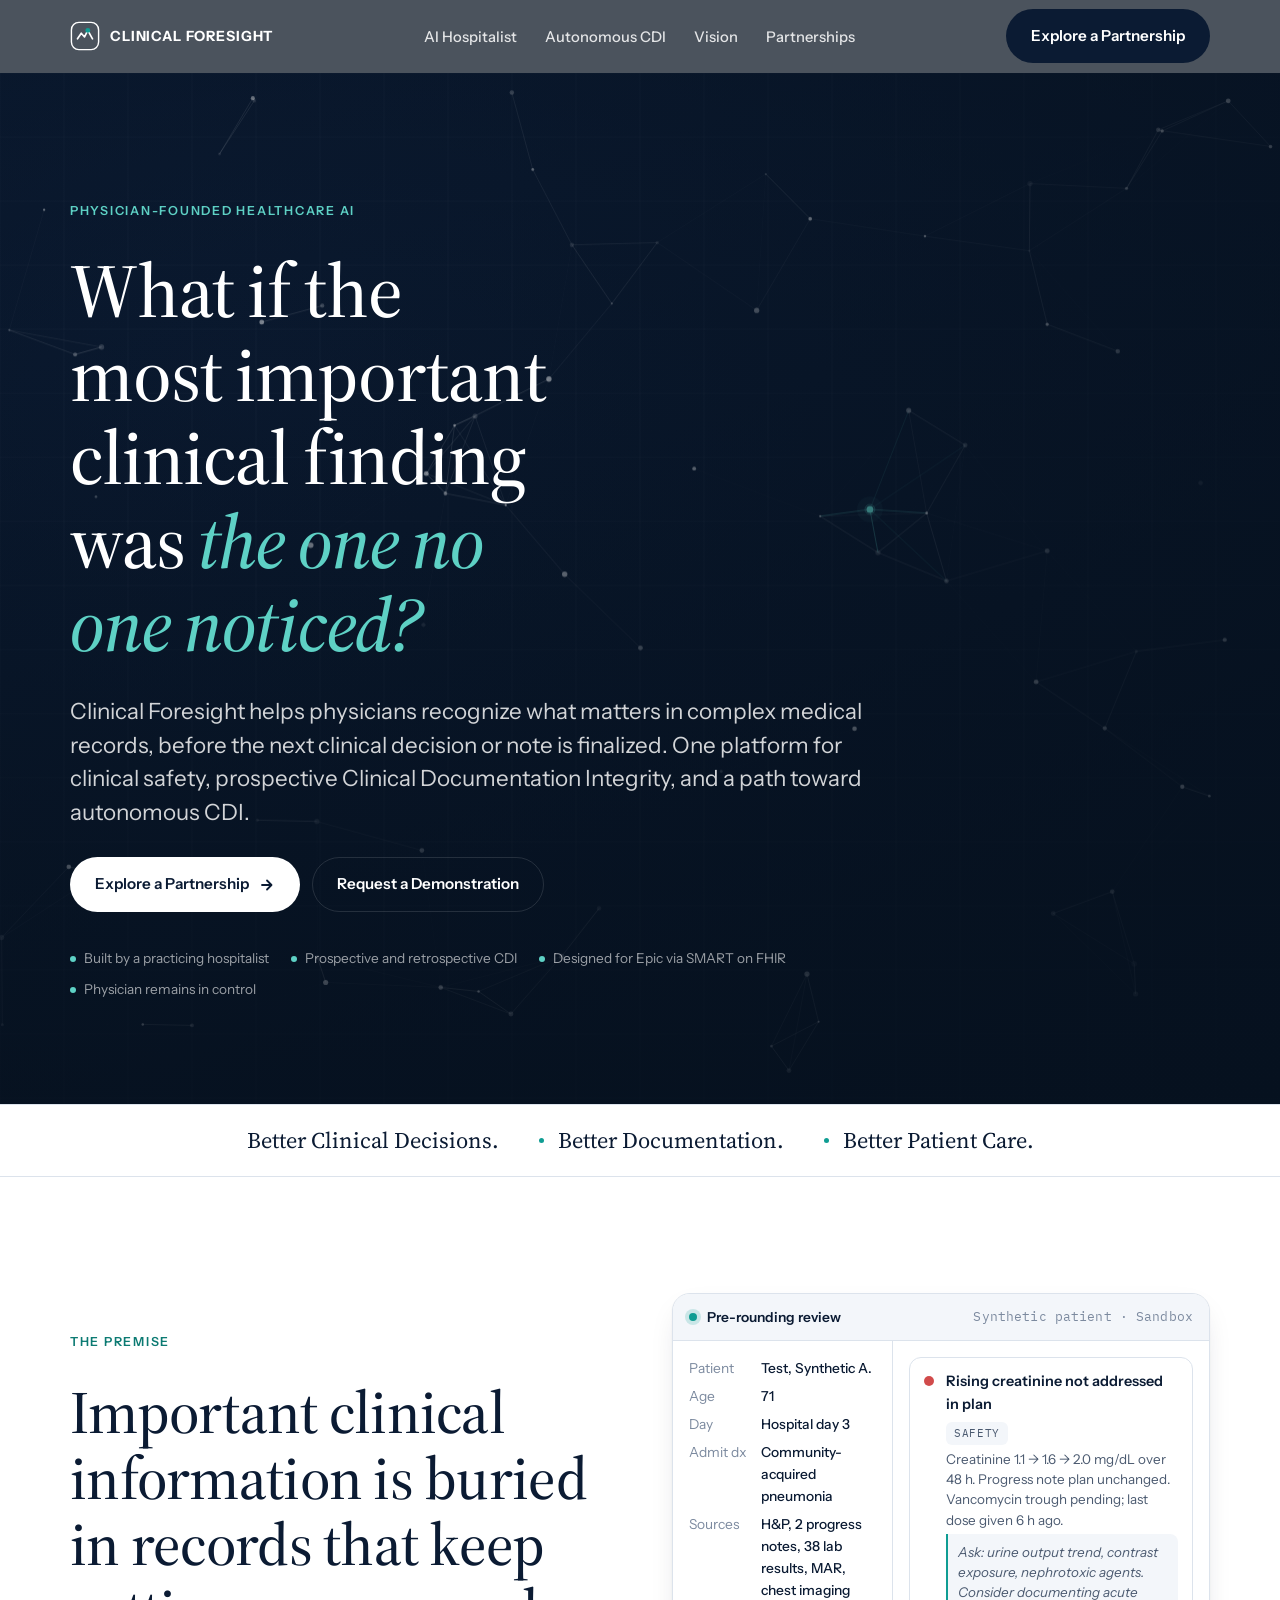
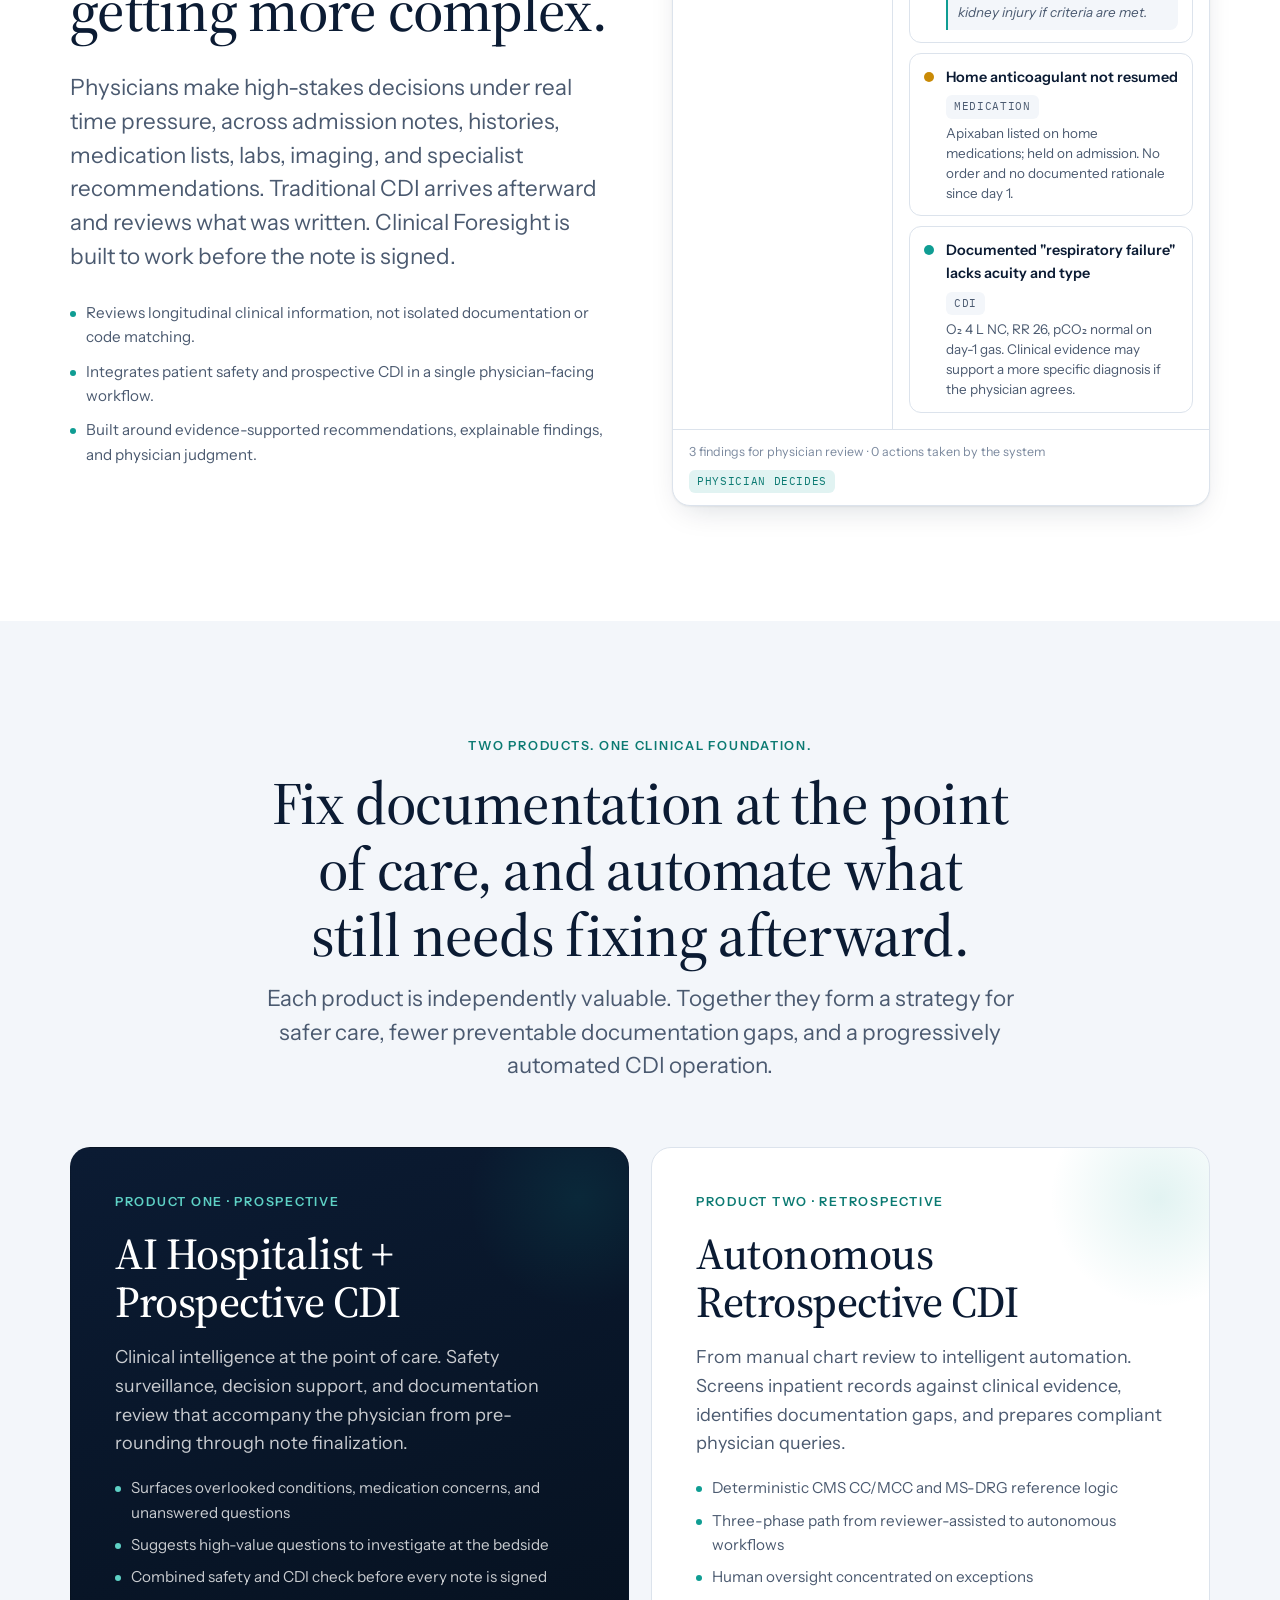
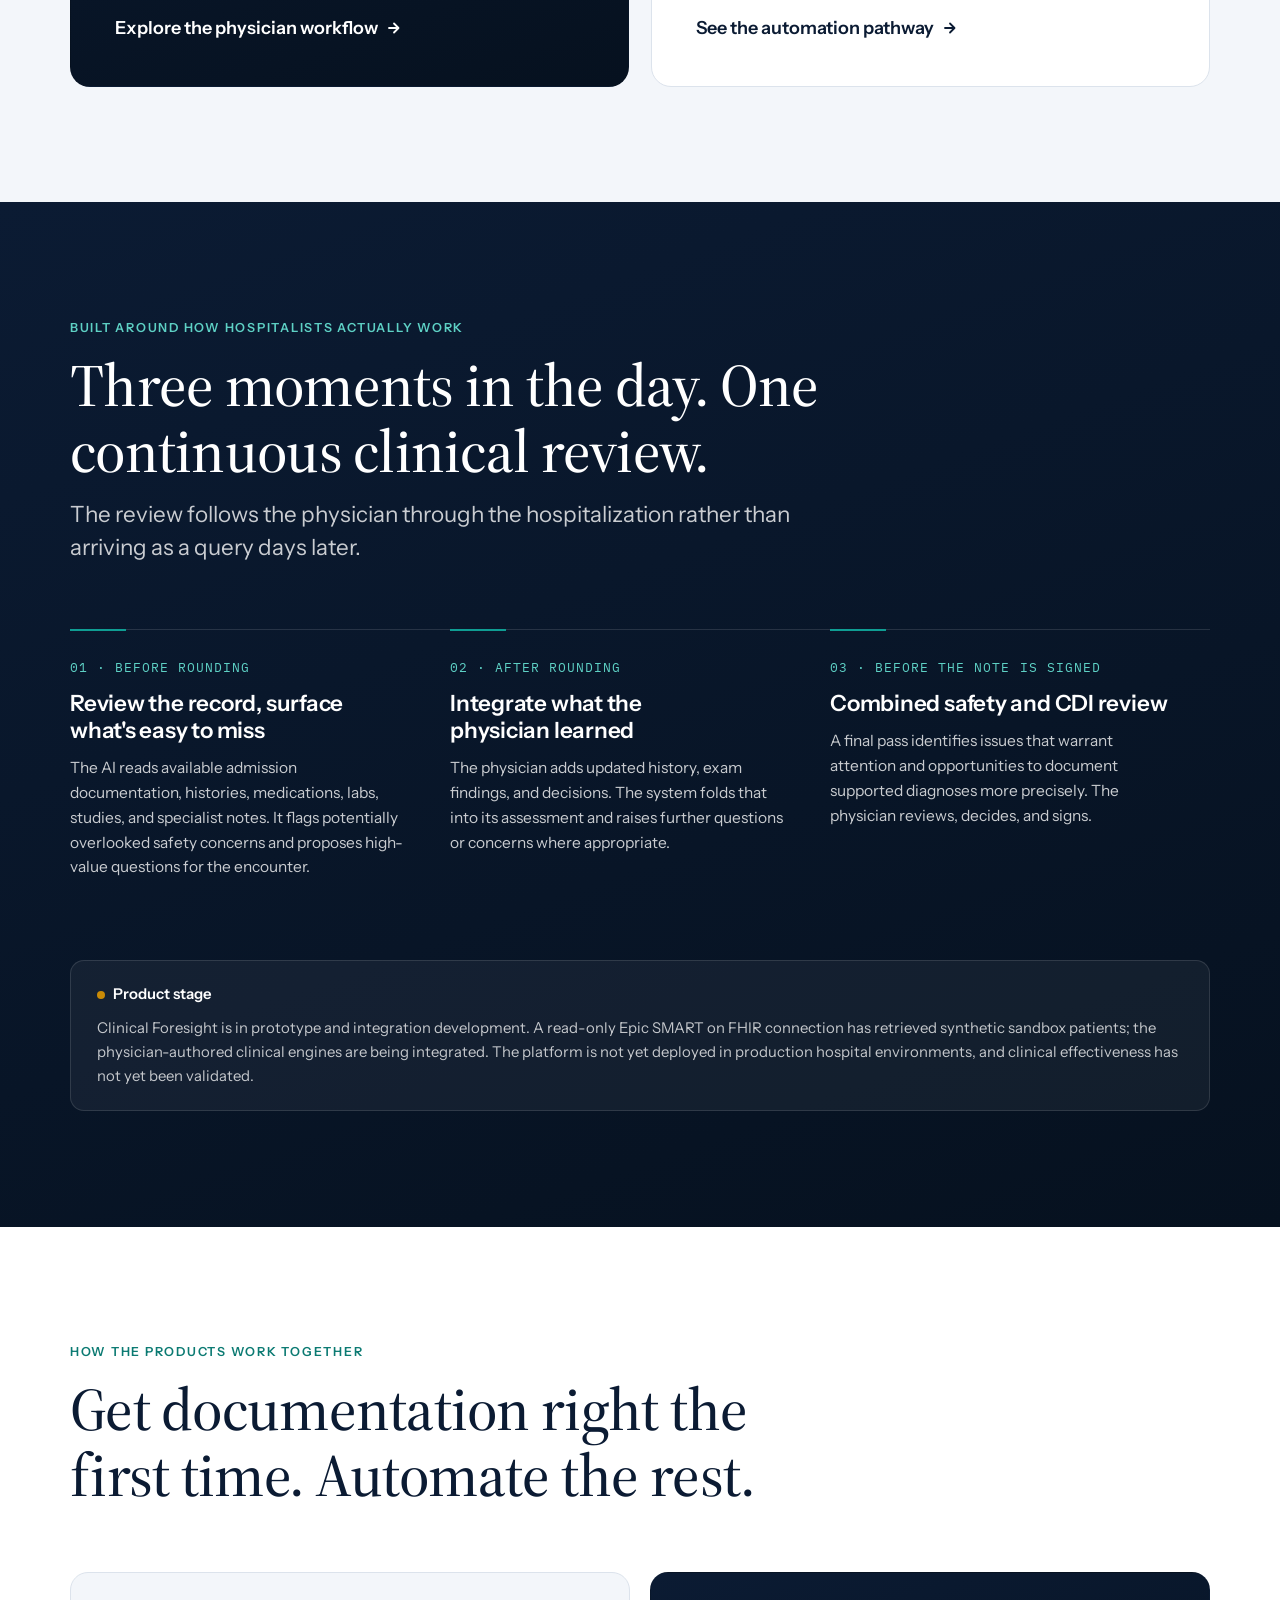
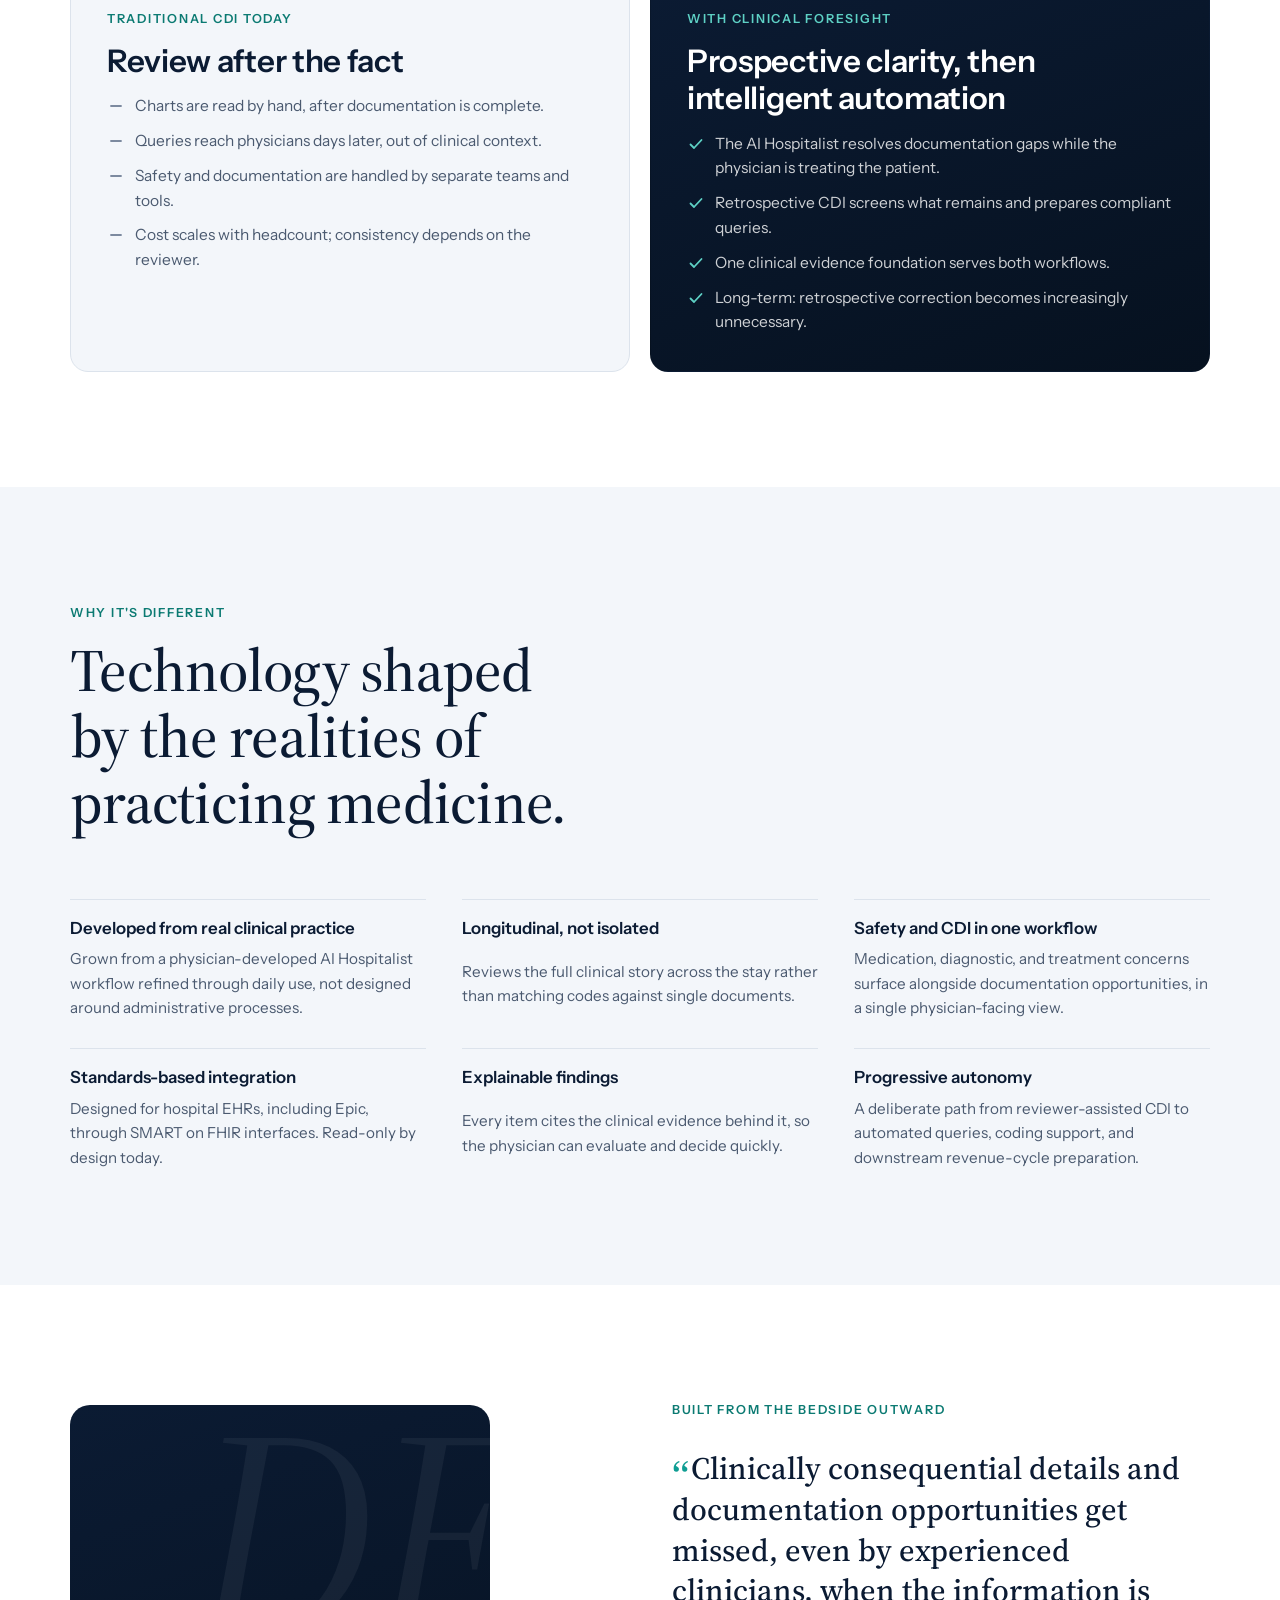
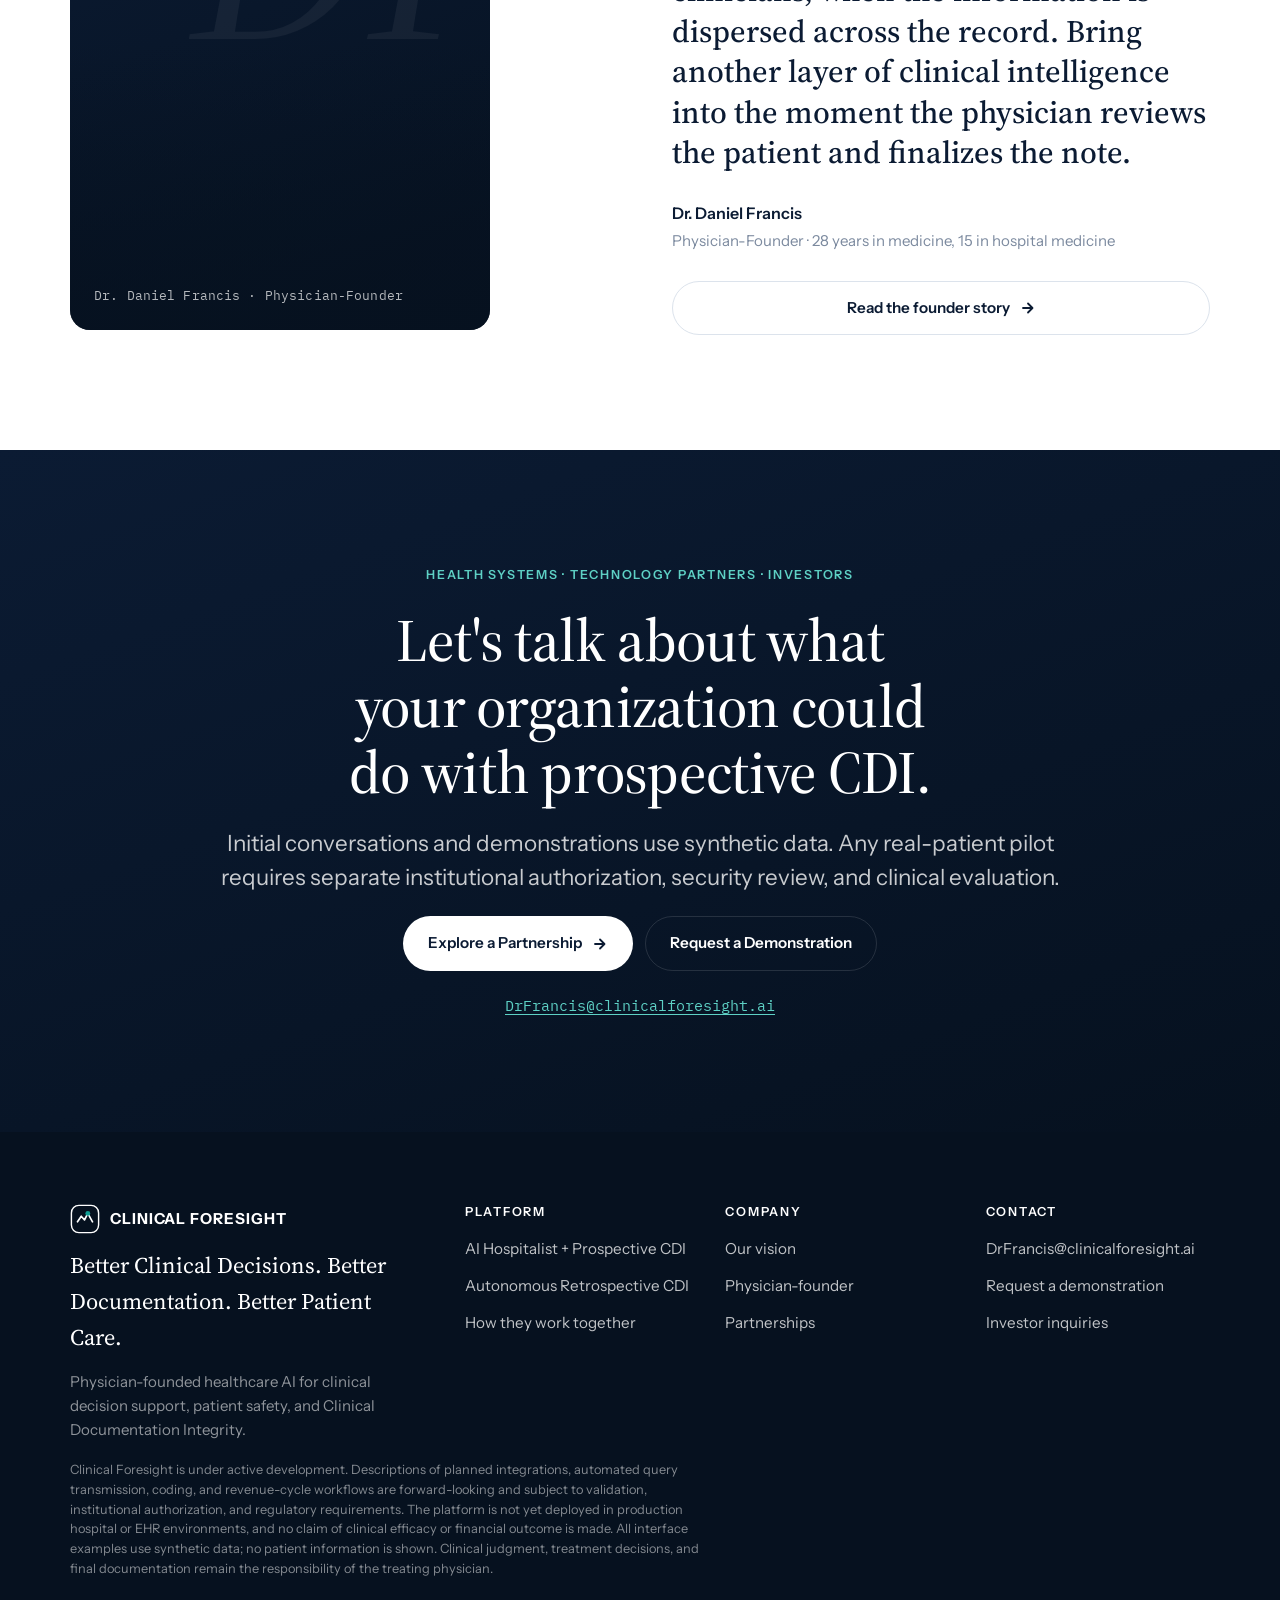
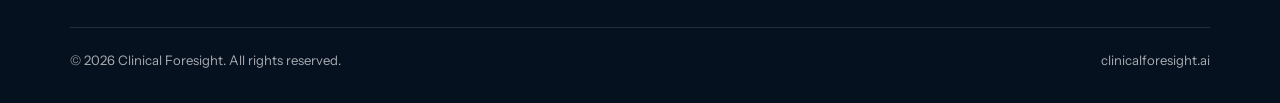
==== commit 573bfa08: "Correct years in hospital medicine to 15 Co-Authored-By: Claude Opus 5.5 <noreply@anthropic.com> Cla" ====
--- a/index.html
+++ b/index.html
@@ -282,7 +282,7 @@
         <p class="founder__quote">Clinically consequential details and documentation opportunities get missed, even by experienced clinicians, when the information is dispersed across the record. Bring another layer of clinical intelligence into the moment the physician reviews the patient and finalizes the note.</p>
         <div class="founder__name">
           <strong>Dr. Daniel Francis</strong>
-          <span class="small">Physician-Founder · 28 years in medicine, 17 in hospital medicine</span>
+          <span class="small">Physician-Founder · 28 years in medicine, 15 in hospital medicine</span>
         </div>
         <a class="btn btn--ghost" href="about.html">Read the founder story <svg class="arrow" width="16" height="16" viewBox="0 0 16 16" aria-hidden="true"><path d="M3 8h9M8 3.5 12.5 8 8 12.5" fill="none" stroke="currentColor" stroke-width="1.8" stroke-linecap="round" stroke-linejoin="round"/></svg></a>
       </div>
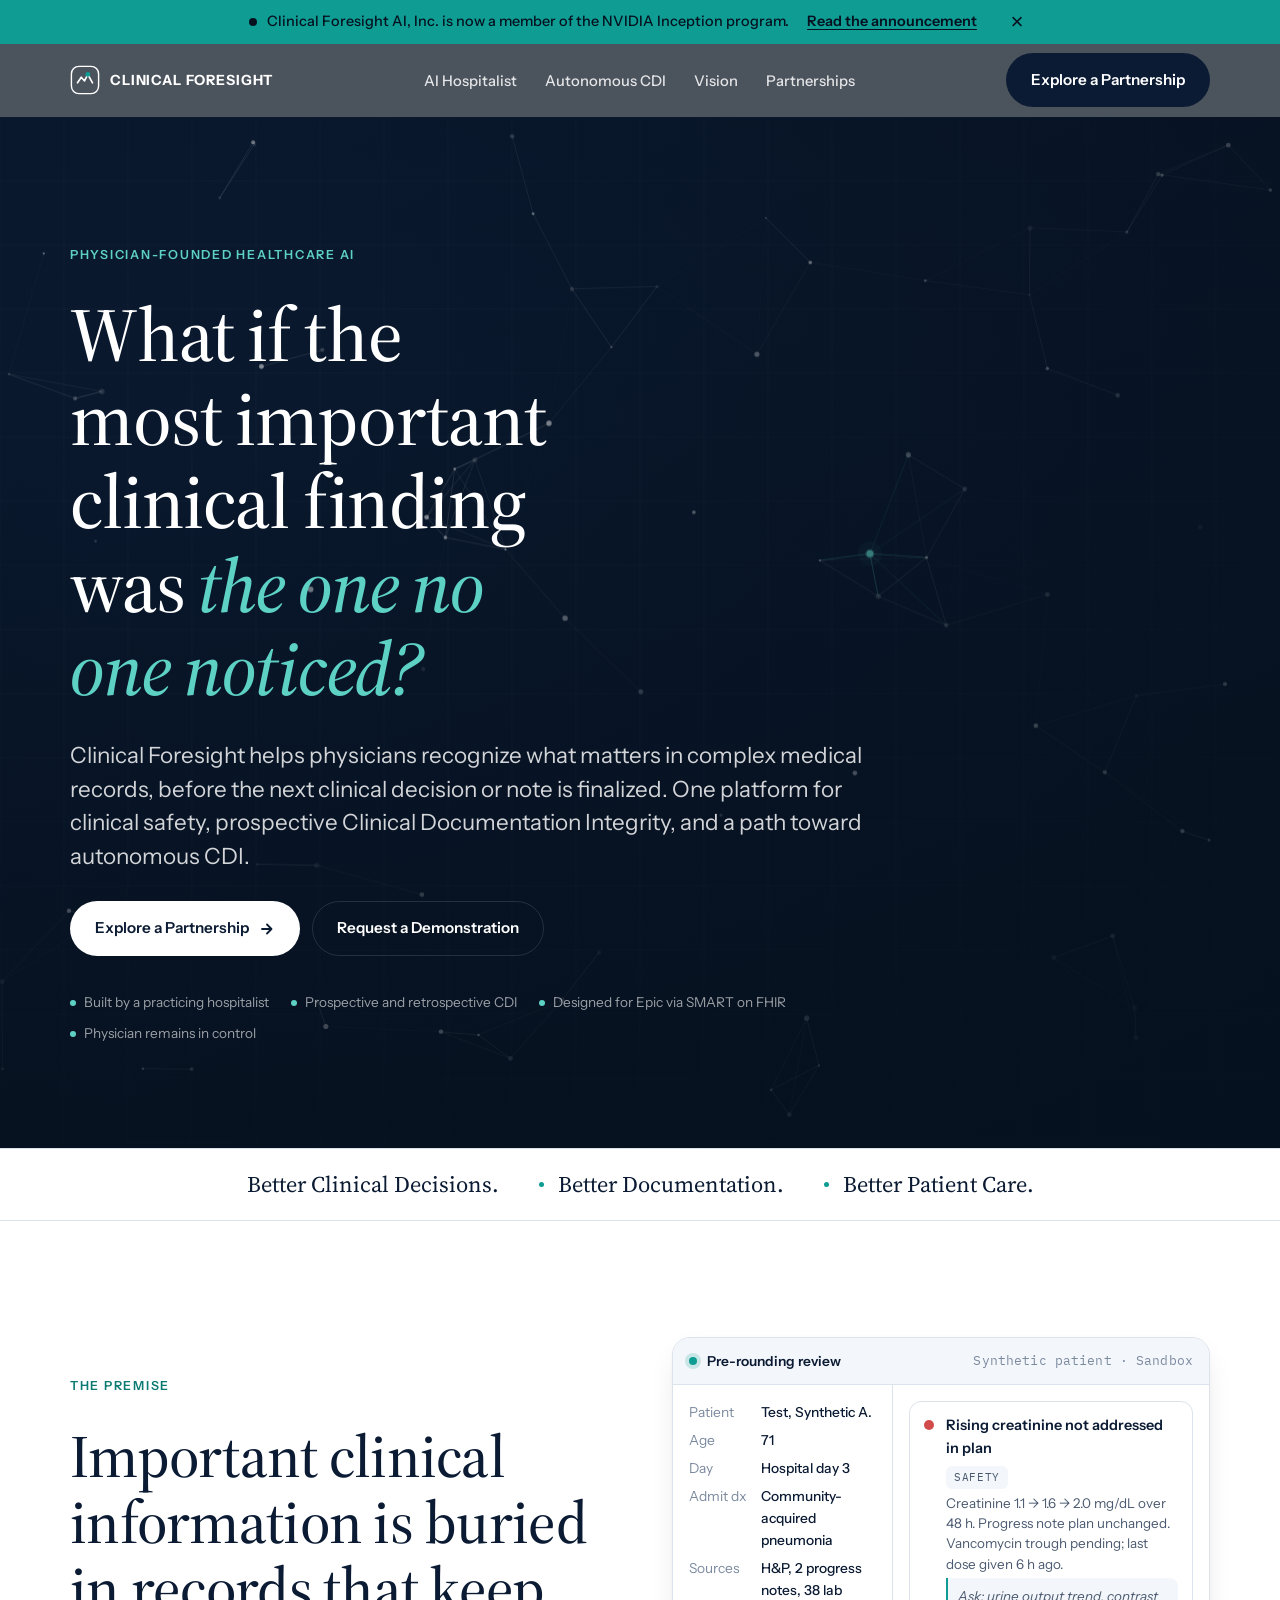
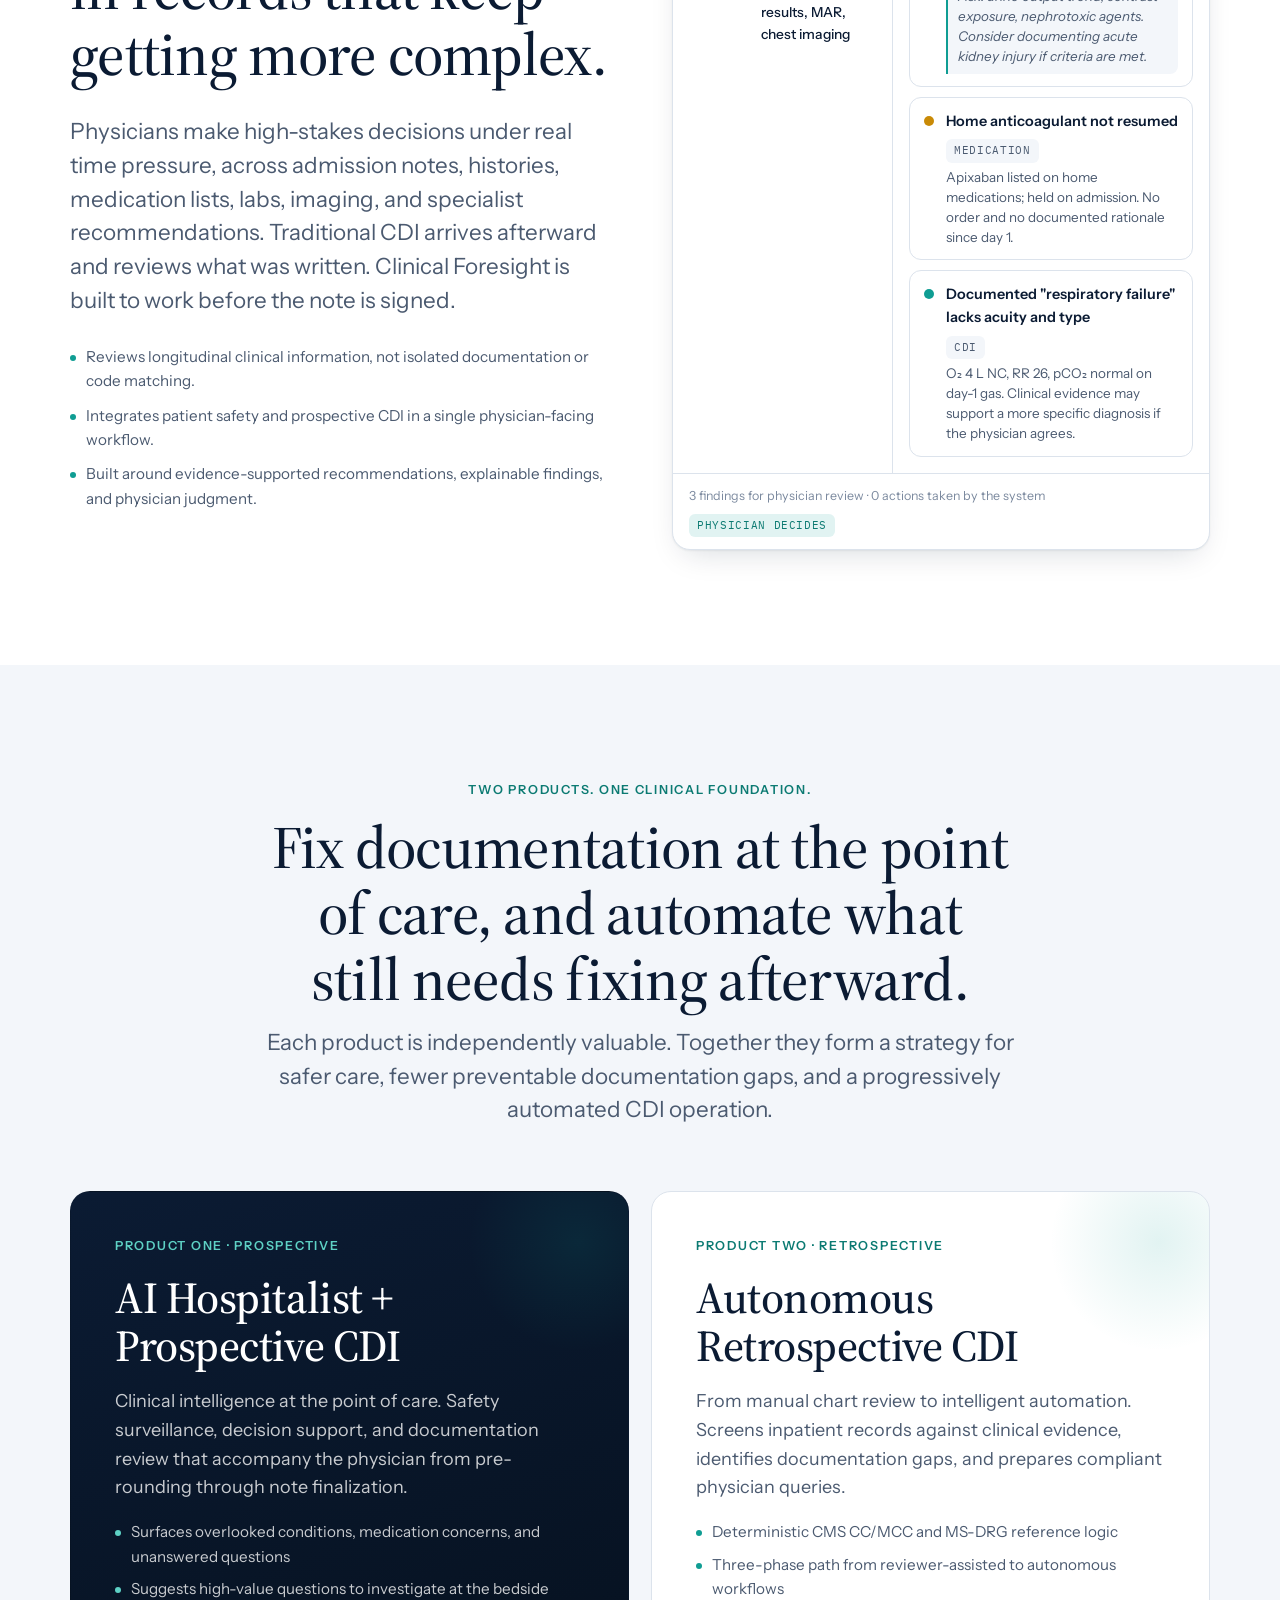
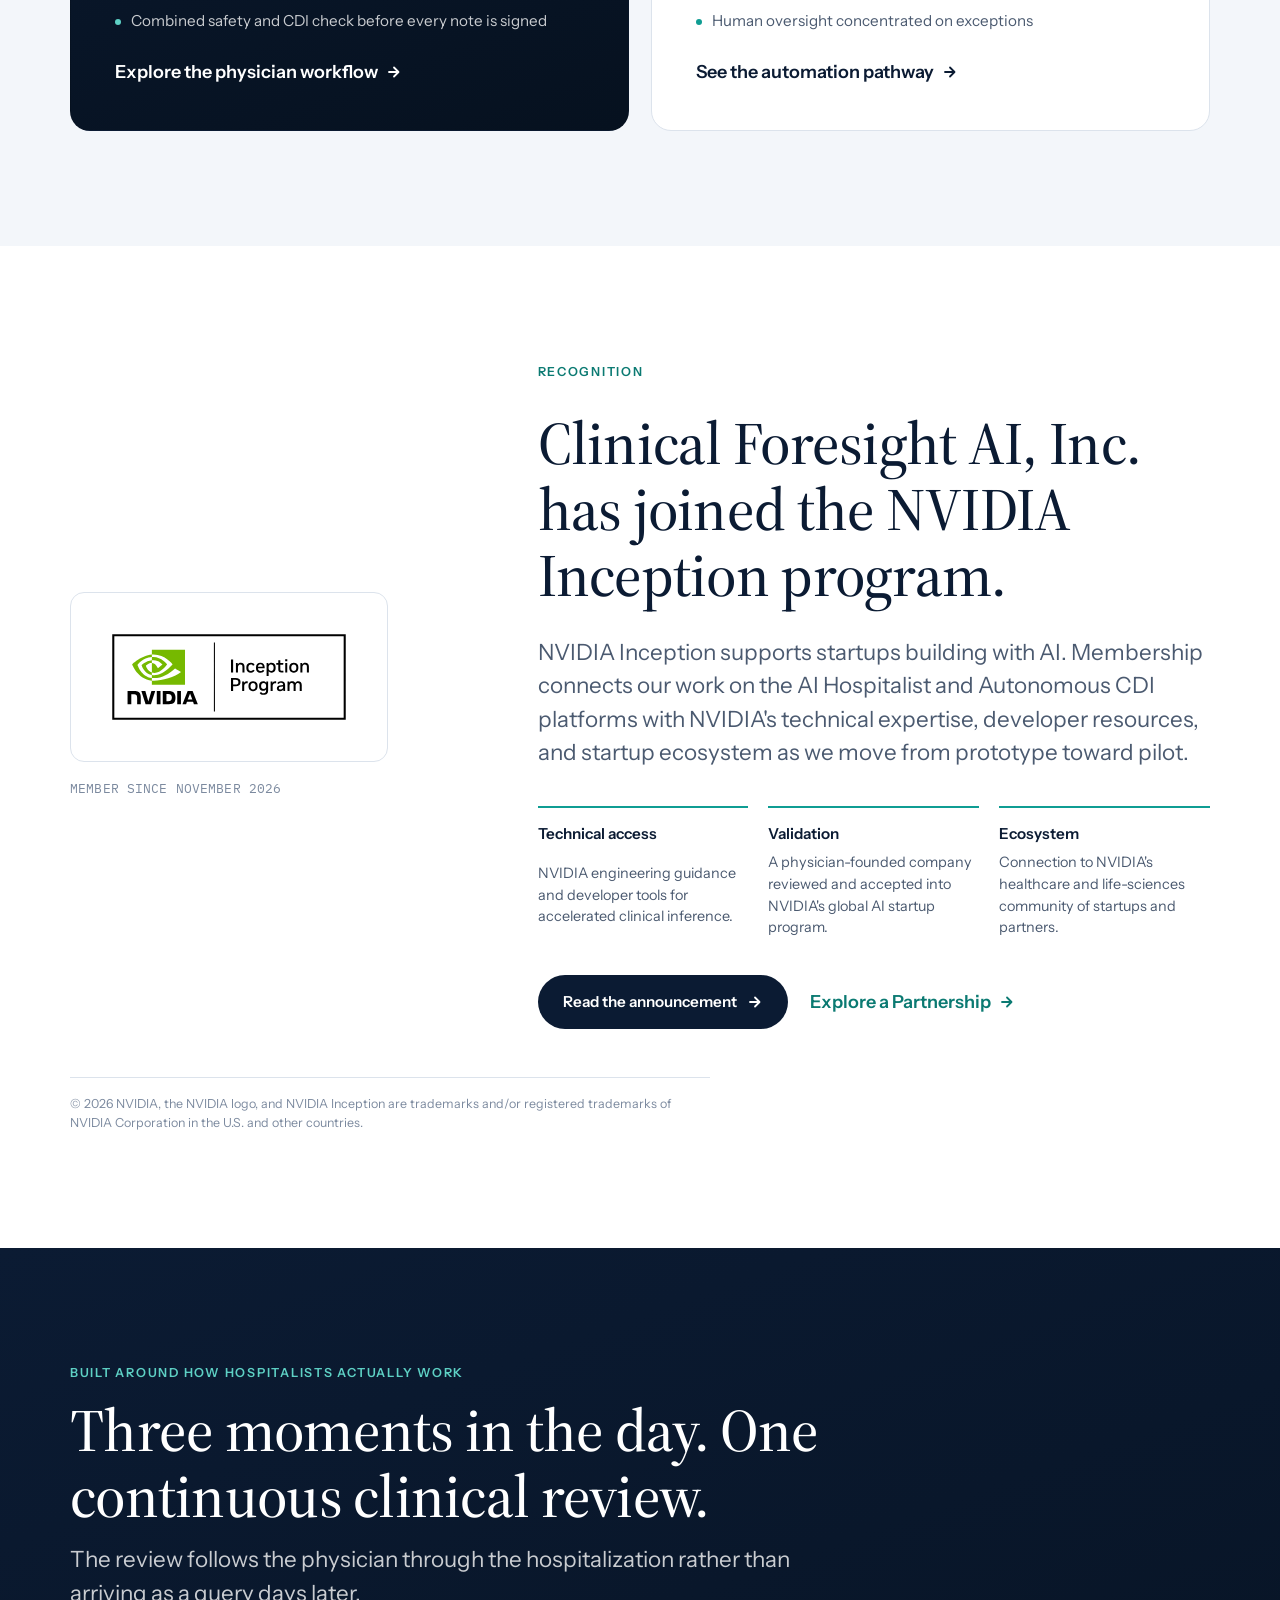
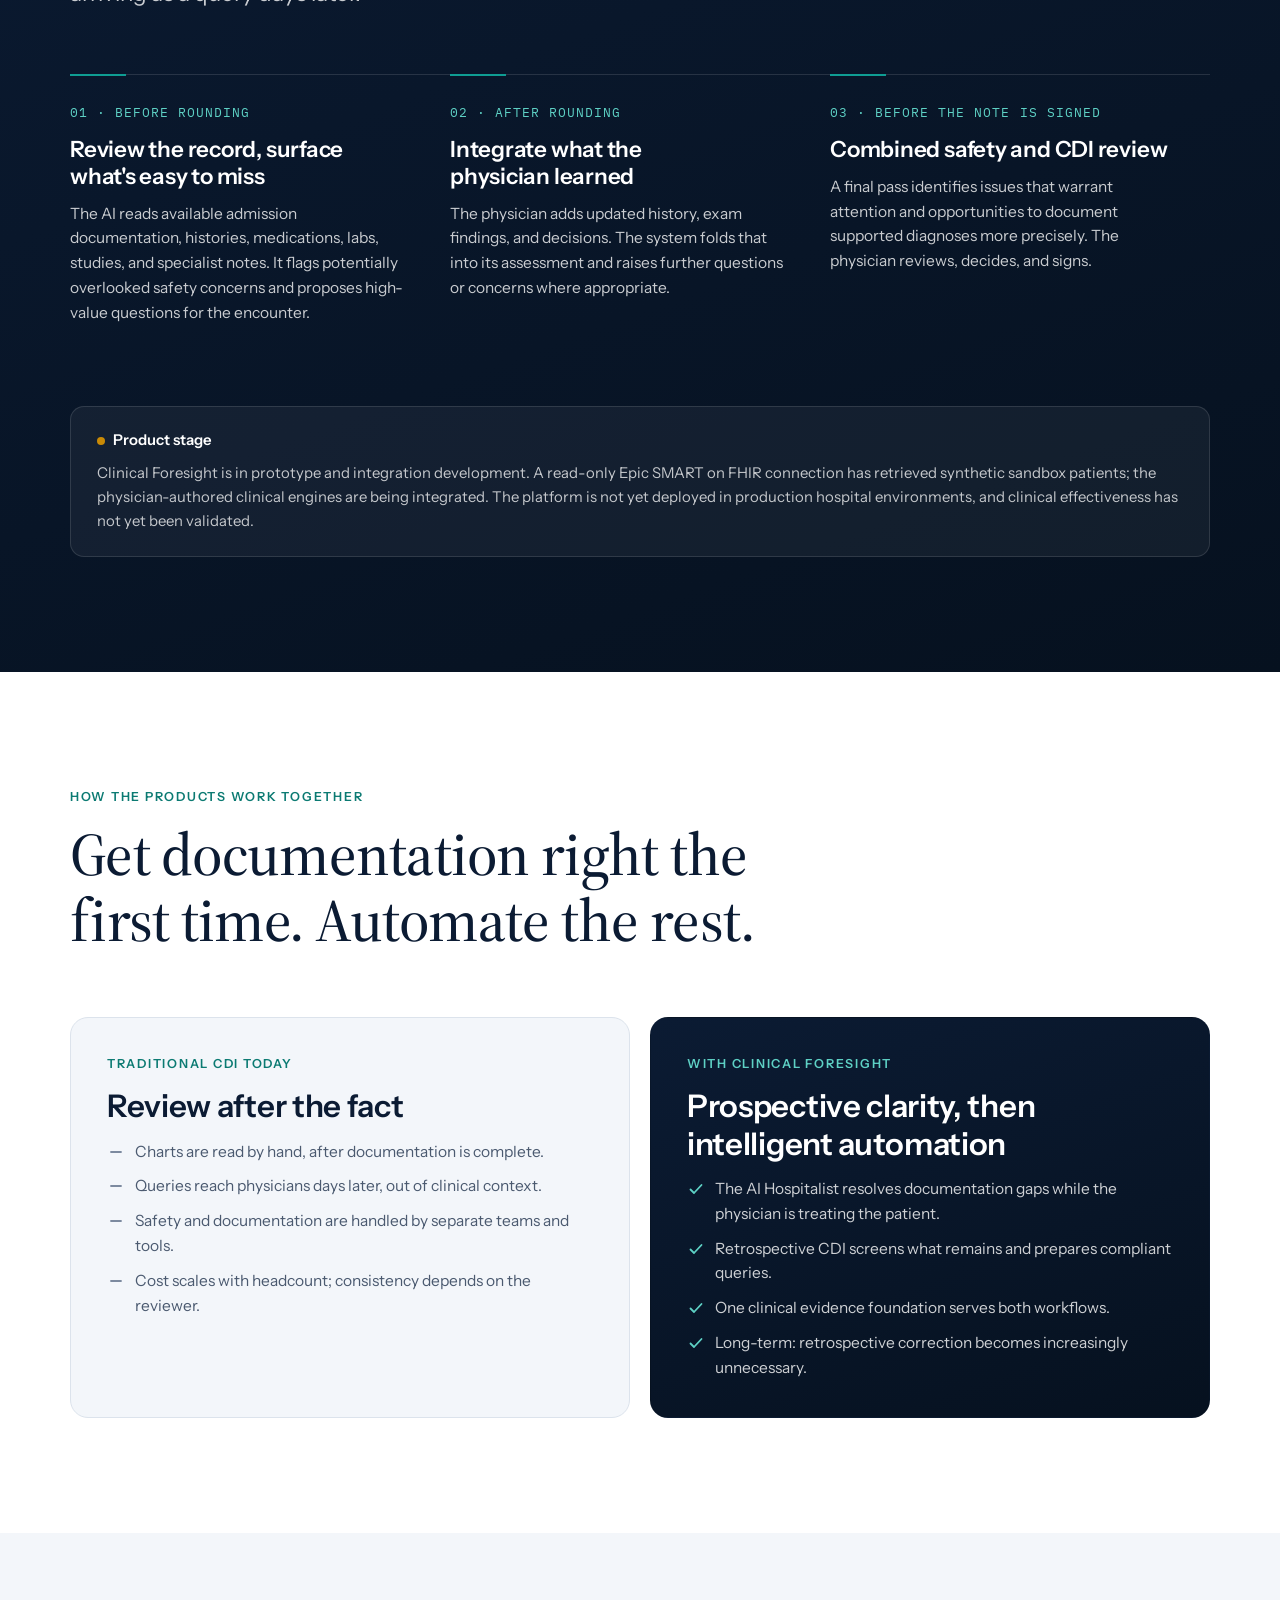
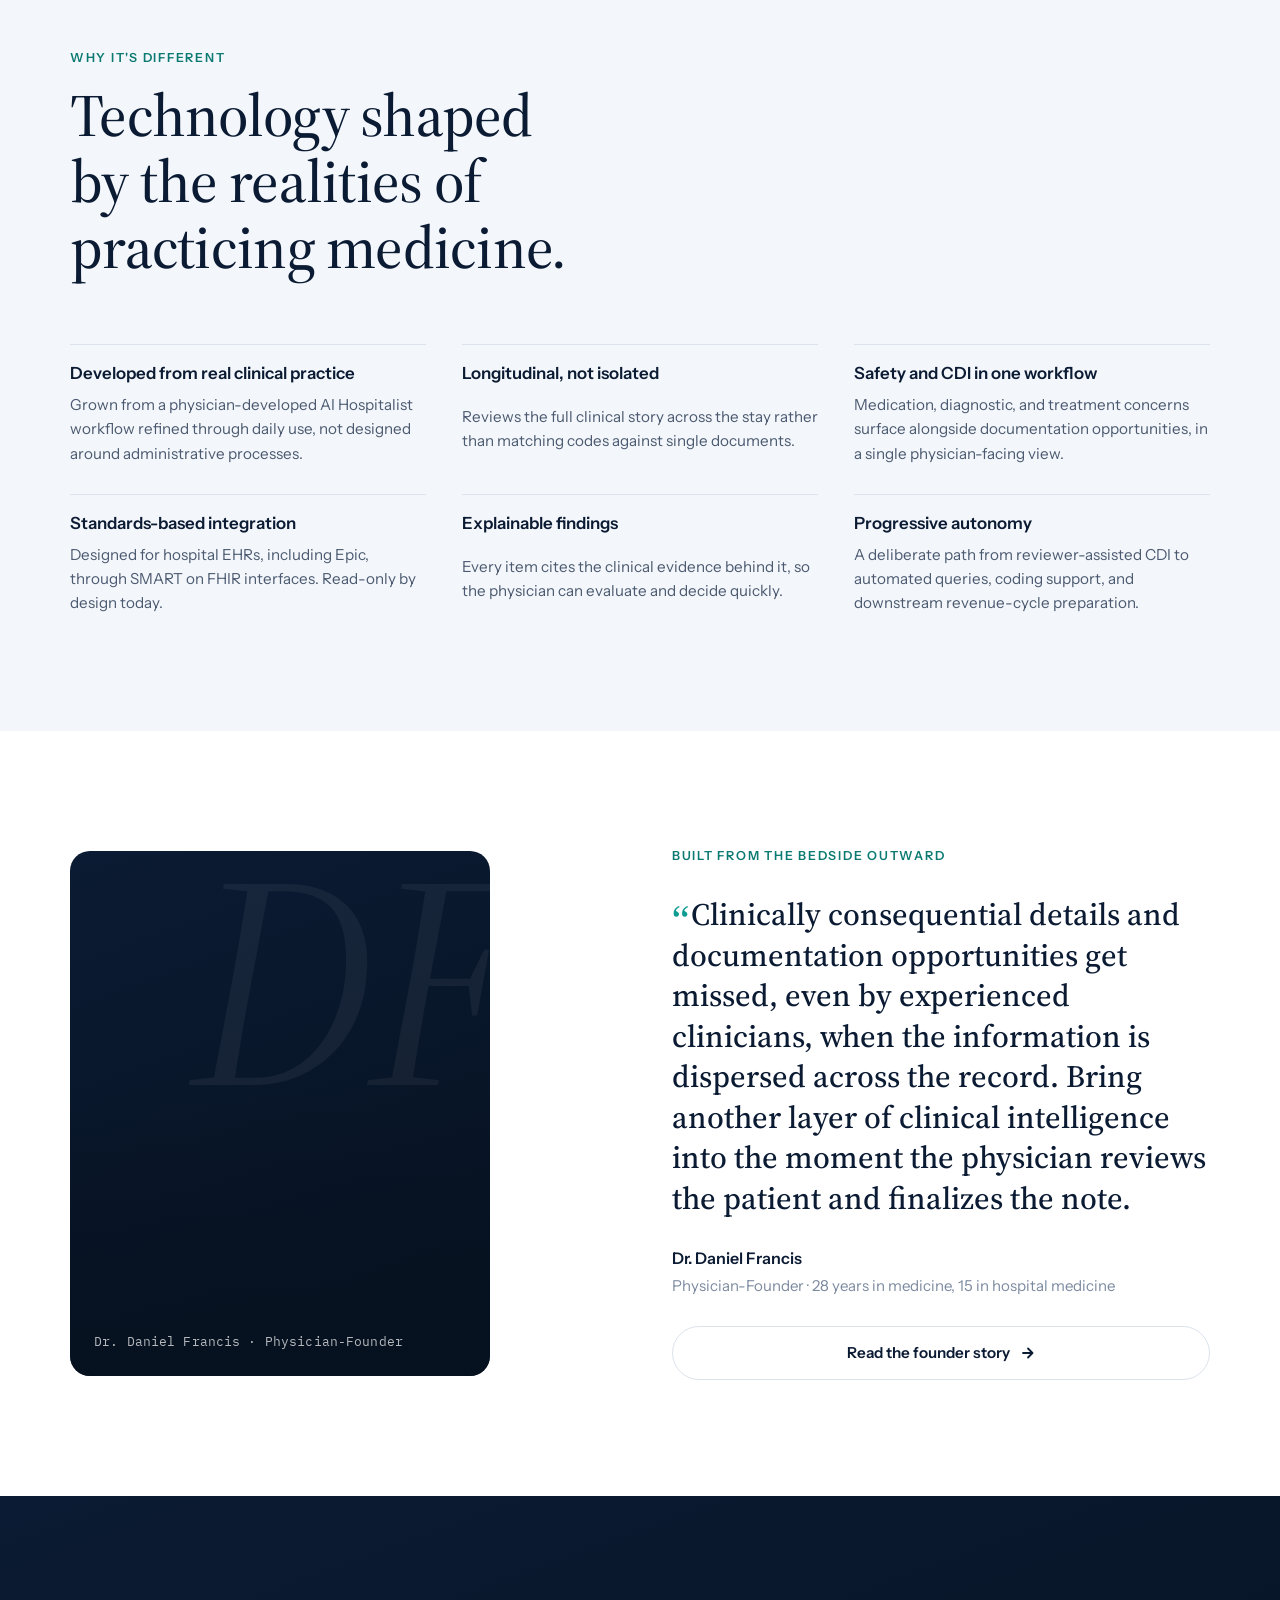
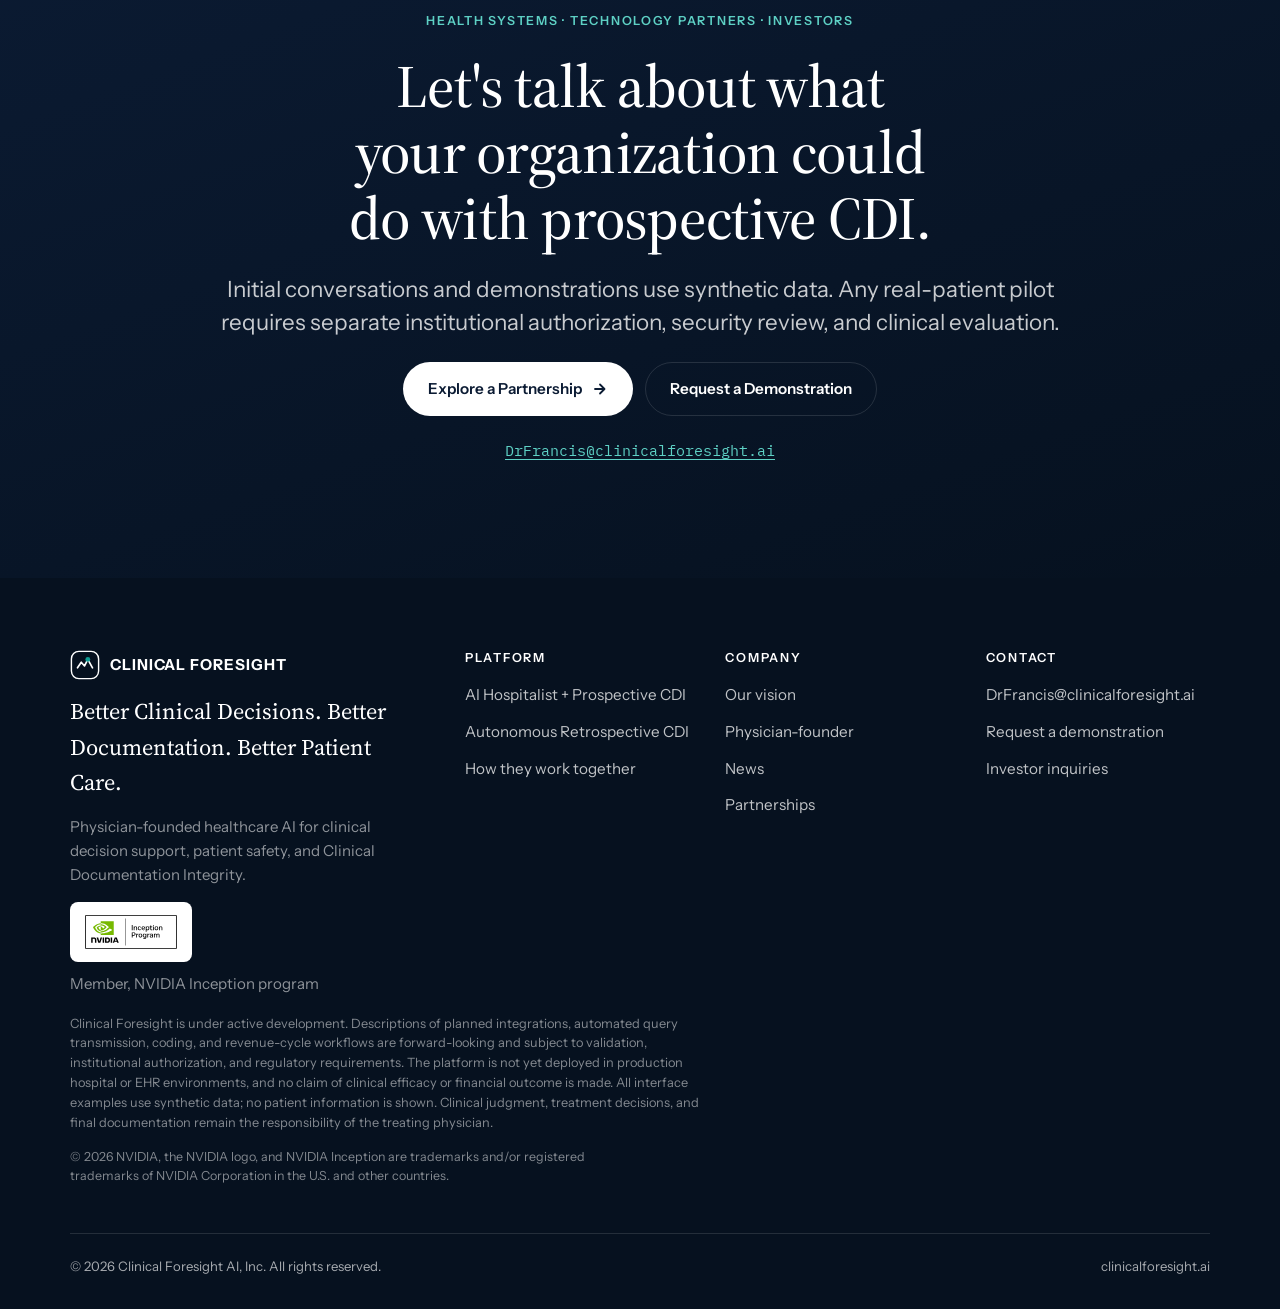
==== commit 8466c6f8: "Announce NVIDIA Inception program membership - Announcement ribbon above the header on every page (d" ====
--- a/index.html
+++ b/index.html
@@ -24,6 +24,15 @@
 </head>
 <body>
 <a class="skip-link" href="#main">Skip to content</a>
+<div class="announce" id="announce" role="region" aria-label="Announcement">
+  <div class="container">
+    <div class="announce__inner">
+      <span class="announce__text">Clinical Foresight AI, Inc. is now a member of the NVIDIA Inception program.</span>
+      <a href="news-nvidia-inception.html">Read the announcement</a>
+      <button class="announce__close" type="button" aria-label="Dismiss announcement" data-dismiss="announce">&times;</button>
+    </div>
+  </div>
+</div>
 <header class="header header--dark">
   <div class="container">
     <nav class="nav" aria-label="Primary">
@@ -188,6 +197,33 @@
   </div>
 </section>
 
+<!-- RECOGNITION: NVIDIA Inception program membership -->
+<section class="section" id="nvidia-inception" aria-labelledby="recognition-h">
+  <div class="container">
+    <div class="recognition">
+      <div class="recognition__badge reveal">
+        <div class="badge-field"><img src="assets/nvidia-inception-badge.svg" alt="NVIDIA Inception Program member badge" width="500" height="216"></div>
+        <span class="mono" style="color:var(--mute)">MEMBER SINCE NOVEMBER 2026</span>
+      </div>
+      <div class="stack stack--lg reveal" data-delay="1">
+        <p class="eyebrow">Recognition</p>
+        <h2 id="recognition-h">Clinical Foresight AI, Inc. has joined the NVIDIA Inception program.</h2>
+        <p class="lede">NVIDIA Inception supports startups building with AI. Membership connects our work on the AI Hospitalist and Autonomous CDI platforms with NVIDIA's technical expertise, developer resources, and startup ecosystem as we move from prototype toward pilot.</p>
+        <ul class="recognition__points">
+          <li><strong>Technical access</strong><span>NVIDIA engineering guidance and developer tools for accelerated clinical inference.</span></li>
+          <li><strong>Validation</strong><span>A physician-founded company reviewed and accepted into NVIDIA's global AI startup program.</span></li>
+          <li><strong>Ecosystem</strong><span>Connection to NVIDIA's healthcare and life-sciences community of startups and partners.</span></li>
+        </ul>
+        <div class="recognition__actions">
+          <a class="btn btn--primary" href="news-nvidia-inception.html">Read the announcement <svg class="arrow" width="16" height="16" viewBox="0 0 16 16" aria-hidden="true"><path d="M3 8h9M8 3.5 12.5 8 8 12.5" fill="none" stroke="currentColor" stroke-width="1.8" stroke-linecap="round" stroke-linejoin="round"/></svg></a>
+          <a class="link" href="contact.html">Explore a Partnership <svg class="arrow" width="16" height="16" viewBox="0 0 16 16" aria-hidden="true"><path d="M3 8h9M8 3.5 12.5 8 8 12.5" fill="none" stroke="currentColor" stroke-width="1.8" stroke-linecap="round" stroke-linejoin="round"/></svg></a>
+        </div>
+      </div>
+    </div>
+    <p class="nvidia-legal">&copy; 2026 NVIDIA, the NVIDIA logo, and NVIDIA Inception are trademarks and/or registered trademarks of NVIDIA Corporation in the U.S. and other countries.</p>
+  </div>
+</section>
+
 <!-- HOW IT WORKS -->
 <section class="section band">
   <div class="container">
@@ -317,6 +353,10 @@
 </svg><span>Clinical Foresight</span></a>
         <p class="footer__tag">Better Clinical Decisions. Better Documentation. Better Patient Care.</p>
         <p class="small" style="color:rgba(255,255,255,0.55)">Physician-founded healthcare AI for clinical decision support, patient safety, and Clinical Documentation Integrity.</p>
+        <div class="footer__member">
+          <a class="badge-field" href="news-nvidia-inception.html" aria-label="Clinical Foresight AI, Inc. is a member of the NVIDIA Inception program. Read the announcement."><img src="assets/nvidia-inception-badge.svg" alt="NVIDIA Inception Program member badge" width="500" height="216"></a>
+          <span class="small">Member, NVIDIA Inception program</span>
+        </div>
       </div>
       <div>
         <h4>Platform</h4>
@@ -331,6 +371,7 @@
         <ul>
           <li><a href="about.html">Our vision</a></li>
           <li><a href="about.html#founder">Physician-founder</a></li>
+          <li><a href="news-nvidia-inception.html">News</a></li>
           <li><a href="contact.html">Partnerships</a></li>
         </ul>
       </div>
@@ -344,8 +385,9 @@
       </div>
     </div>
     <p class="footer__legal">Clinical Foresight is under active development. Descriptions of planned integrations, automated query transmission, coding, and revenue-cycle workflows are forward-looking and subject to validation, institutional authorization, and regulatory requirements. The platform is not yet deployed in production hospital or EHR environments, and no claim of clinical efficacy or financial outcome is made. All interface examples use synthetic data; no patient information is shown. Clinical judgment, treatment decisions, and final documentation remain the responsibility of the treating physician.</p>
+    <p class="nvidia-legal">&copy; 2026 NVIDIA, the NVIDIA logo, and NVIDIA Inception are trademarks and/or registered trademarks of NVIDIA Corporation in the U.S. and other countries.</p>
     <div class="footer__bottom">
-      <span>&copy; <span id="year">2026</span> Clinical Foresight. All rights reserved.</span>
+      <span>&copy; <span id="year">2026</span> Clinical Foresight AI, Inc. All rights reserved.</span>
       <span>clinicalforesight.ai</span>
     </div>
   </div>
--- a/assets/styles.css
+++ b/assets/styles.css
@@ -360,6 +360,64 @@
 .footer__legal { max-width: 72ch; font-size: 0.8rem; line-height: 1.55; color: rgba(255,255,255,0.5); margin-top: 18px; }
 @media (min-width: 900px) { .footer__grid { grid-template-columns: 1.6fr 1fr 1fr 1fr; } .footer__brand { grid-column: auto; } }
 
+/* ---------- Announcement ribbon (NVIDIA Inception) ---------- */
+/* Sits above the sticky header; scrolls away. Dismiss state is kept in localStorage by main.js. */
+.announce { background: var(--teal); color: var(--ink-deep); font-size: 0.9rem; font-weight: 500; }
+.announce.is-dismissed { display: none; }
+.announce__inner { display: flex; flex-wrap: wrap; align-items: center; justify-content: center; gap: 6px 18px; padding: 8px 0; }
+.announce__text { display: inline-flex; align-items: center; gap: 10px; text-align: center; }
+.announce__text::before { content: ""; flex: none; width: 8px; height: 8px; border-radius: 50%; background: var(--ink-deep); }
+.announce a { color: var(--ink-deep); font-weight: 600; text-decoration: underline; text-underline-offset: 3px; }
+.announce__close { width: 44px; height: 44px; margin: -8px -8px -8px 0; border: 0; background: transparent; color: var(--ink-deep); font-size: 1.4rem; line-height: 1; cursor: pointer; border-radius: 8px; }
+.announce__close:hover { background: rgba(6,17,31,0.1); }
+.announce:focus-within, .announce:focus { outline-color: var(--ink-deep); }
+@media (max-width: 640px) { .announce__text::before { display: none; } }
+
+/* ---------- Recognition band (NVIDIA Inception membership) ---------- */
+.recognition { display: grid; gap: clamp(32px, 5vw, 64px); grid-template-columns: repeat(auto-fit, minmax(min(100%, 360px), 1fr)); align-items: center; }
+.recognition > * { min-width: 0; }
+.recognition__badge { display: grid; gap: 16px; justify-items: start; }
+/* The badge always sits on its own white field with generous clear space (NVIDIA guidelines). */
+.badge-field { display: inline-block; background: #fff; border: 1px solid var(--line); border-radius: var(--radius); padding: clamp(18px, 3vw, 28px); }
+.badge-field img { width: 260px; max-width: 100%; height: auto; }
+@media (min-width: 900px) { .recognition { grid-template-columns: minmax(0, 0.75fr) minmax(0, 1.25fr); } }
+.recognition__points { display: grid; gap: 20px; grid-template-columns: repeat(auto-fit, minmax(min(100%, 150px), 1fr)); margin-top: 8px; }
+.recognition__points > * { min-width: 0; }
+.recognition__points li { display: grid; gap: 6px; padding-top: 14px; border-top: 2px solid var(--teal); }
+.recognition__points strong { font-size: 0.95rem; }
+.recognition__points span { font-size: 0.9rem; line-height: 1.5; }
+.recognition__actions { display: flex; flex-wrap: wrap; align-items: center; gap: 12px 22px; margin-top: 8px; }
+.recognition__actions .link { font-weight: 600; text-decoration: none; display: inline-flex; align-items: center; gap: 8px; }
+.recognition__actions .link:hover .arrow { transform: translateX(3px); }
+.recognition__actions .arrow { transition: transform .25s var(--ease); }
+.nvidia-legal { font-size: 0.78rem; line-height: 1.55; color: var(--mute); border-top: 1px solid var(--line); padding-top: 16px; margin-top: clamp(28px, 4vw, 48px); max-width: 80ch; }
+.band .nvidia-legal, .footer .nvidia-legal { color: rgba(255,255,255,0.5); border-top-color: var(--line-dark); }
+.footer .nvidia-legal { border-top: 0; padding-top: 0; margin-top: 14px; max-width: 72ch; }
+
+/* ---------- Announcement article ---------- */
+.article-hero__badge { display: inline-flex; align-items: center; gap: 16px; margin-top: 6px; }
+.article-hero__badge .badge-field { padding: 10px 12px; border: 0; border-radius: 10px; }
+.article-hero__badge .badge-field img { width: auto; height: 52px; }
+.article-hero__badge span { font-size: 0.9rem; color: rgba(255,255,255,0.7); }
+.article { max-width: 760px; margin-inline: auto; display: grid; gap: 26px; font-size: var(--step-0); line-height: 1.7; }
+.article p { font-size: 1.08rem; }
+.article h2 { font-size: var(--step-2); padding-top: 8px; }
+.article__dateline { color: var(--ink); font-weight: 600; }
+.article__quote { margin: 8px 0; padding: 26px 30px; border-left: 3px solid var(--teal); background: var(--mist); border-radius: 0 var(--radius) var(--radius) 0; display: grid; gap: 14px; }
+.article__quote p { font-family: var(--font-display); font-size: var(--step-2); line-height: 1.35; color: var(--ink); font-weight: 500; }
+.article__quote cite { font-style: normal; font-size: 0.9rem; color: var(--mute); }
+.article__boiler { display: grid; gap: 22px; padding-top: 24px; border-top: 1px solid var(--line); }
+.article__boiler p { font-size: 1rem; }
+.article__share { display: flex; flex-wrap: wrap; align-items: center; justify-content: space-between; gap: 14px; padding-top: 22px; border-top: 1px solid var(--line); }
+.article__share .mono { color: var(--mute); text-transform: uppercase; letter-spacing: 0.1em; font-size: 0.75rem; }
+.article__share .btn-row .btn { padding: 10px 16px; font-size: 0.88rem; }
+
+/* ---------- Footer membership lockup ---------- */
+.footer__member { display: grid; gap: 10px; justify-items: start; }
+.footer__member .badge-field { padding: 8px 10px; border: 0; border-radius: 8px; }
+.footer__member .badge-field img { width: auto; height: 44px; }
+.footer__member .small { color: rgba(255,255,255,0.55); }
+
 /* ---------- Reveal motion ---------- */
 /* Content is visible at rest; JS only hides elements that start below the fold, then reveals them on scroll. */
 .reveal { opacity: 1; transform: none; }
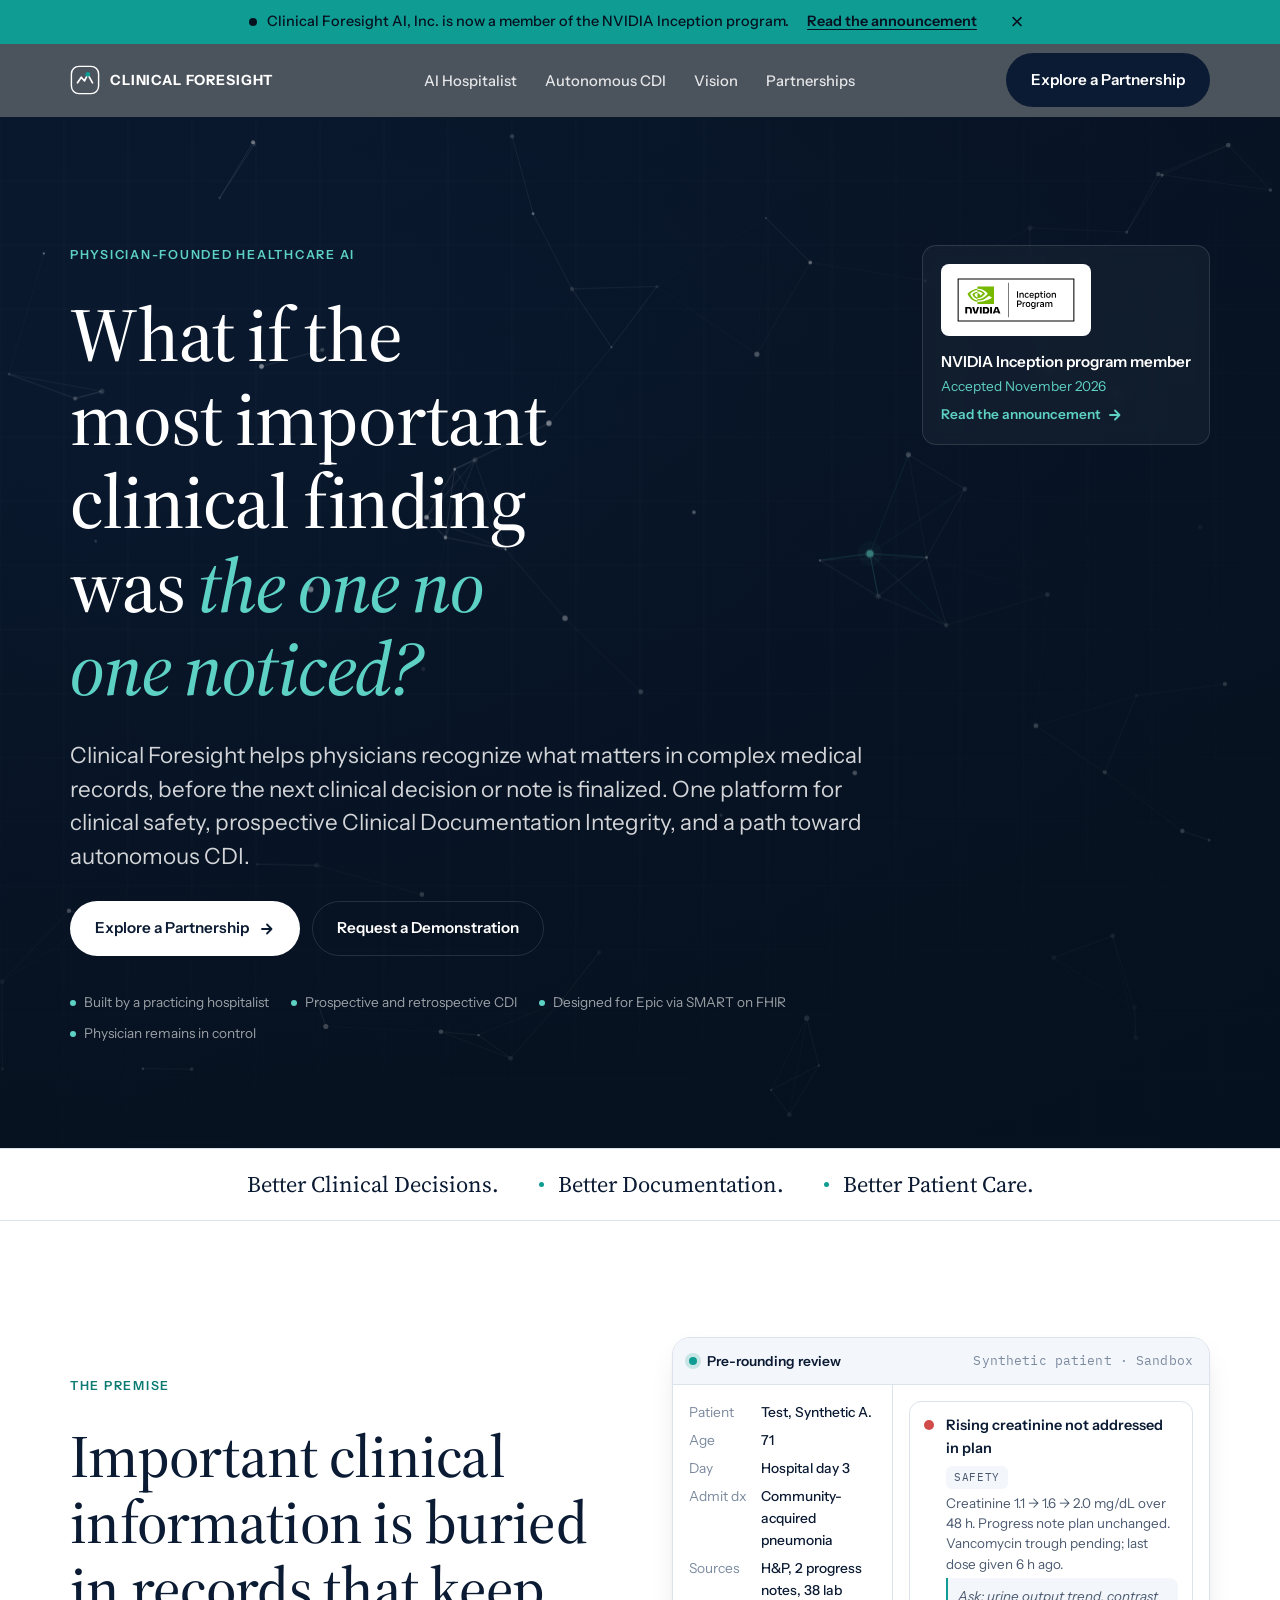
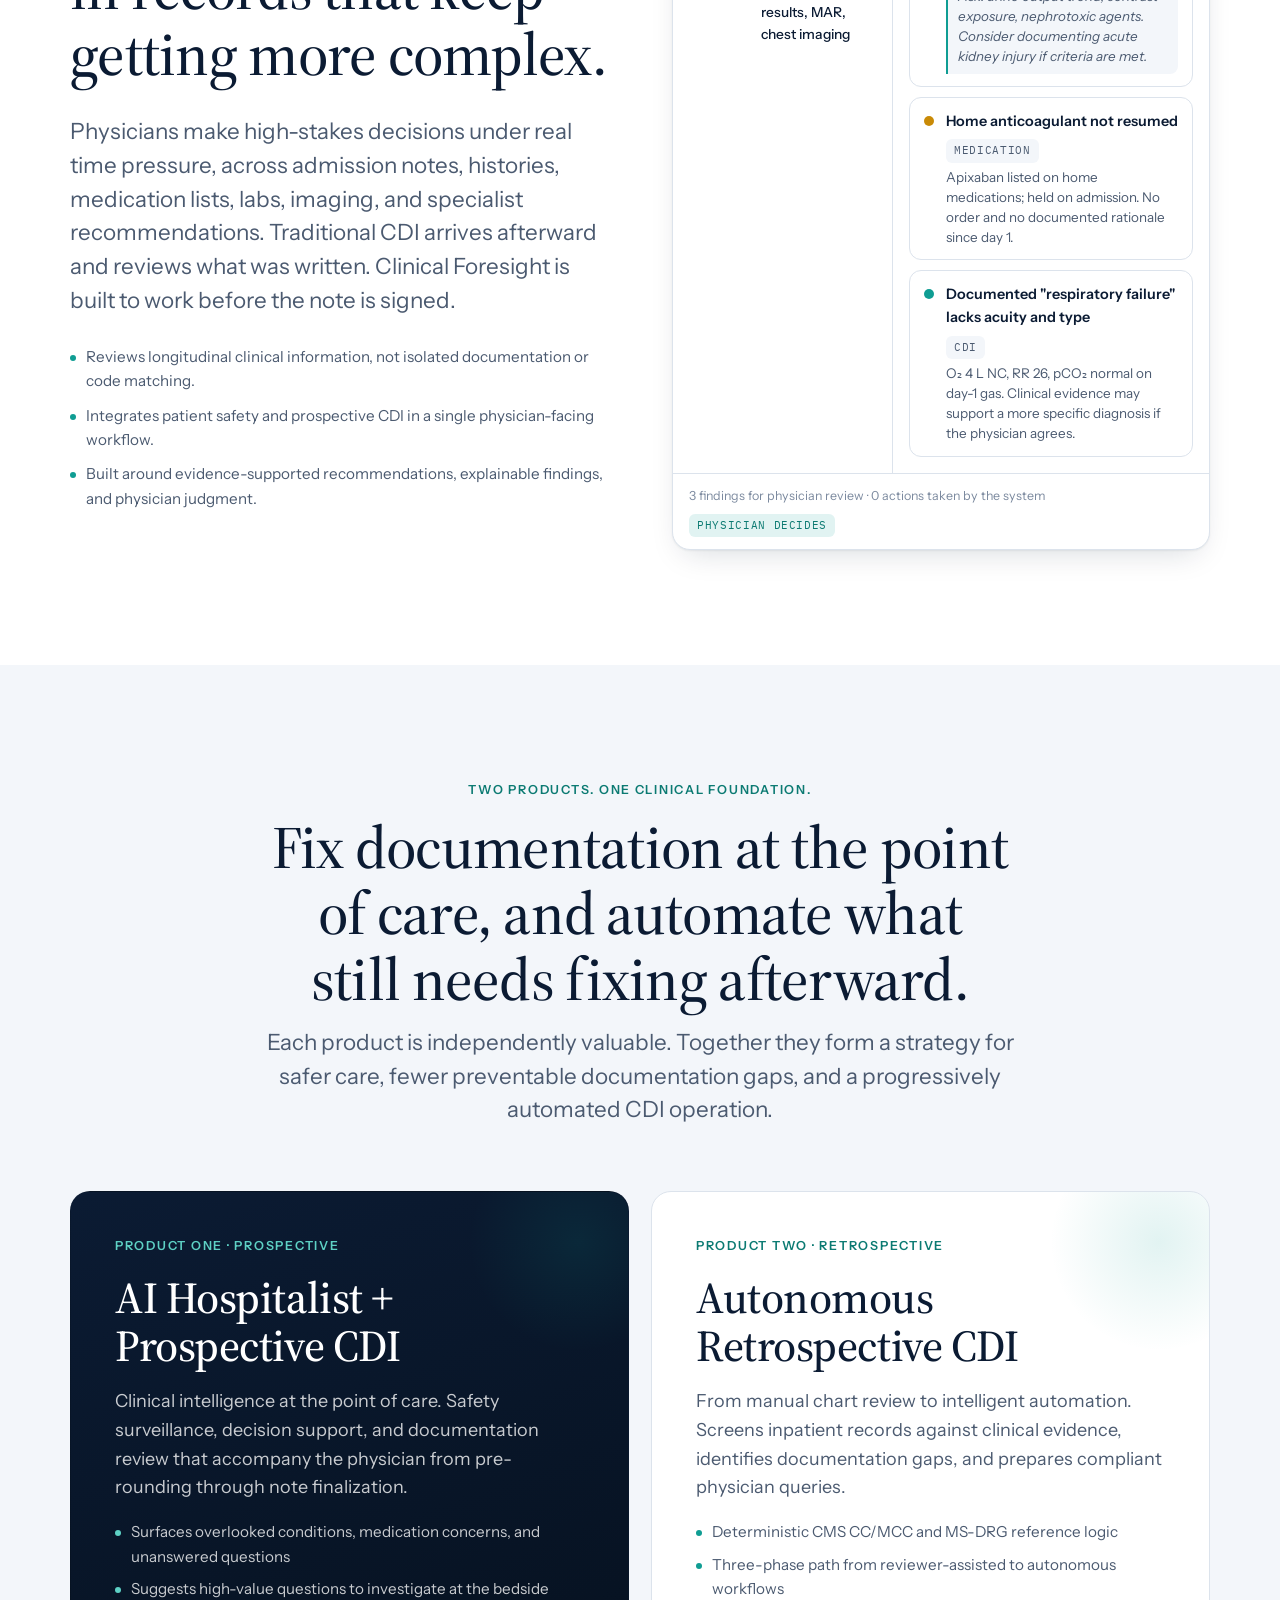
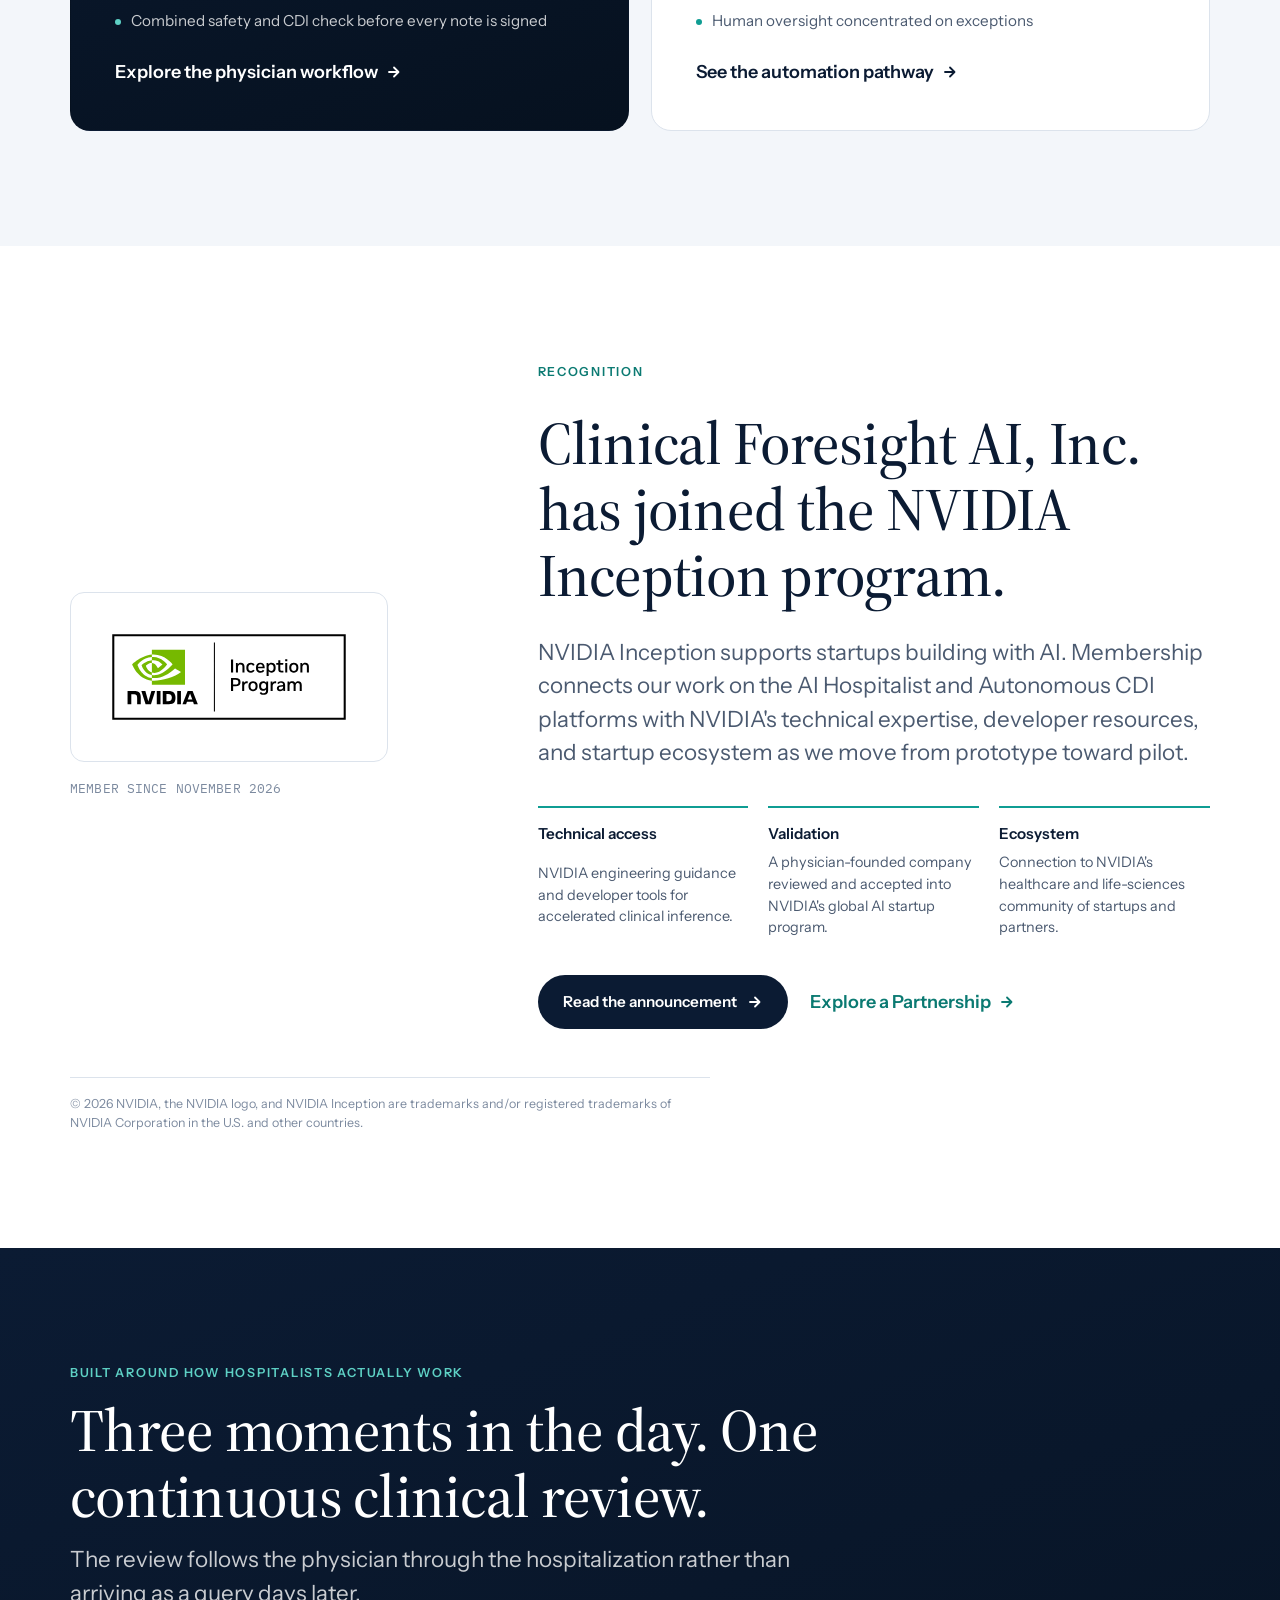
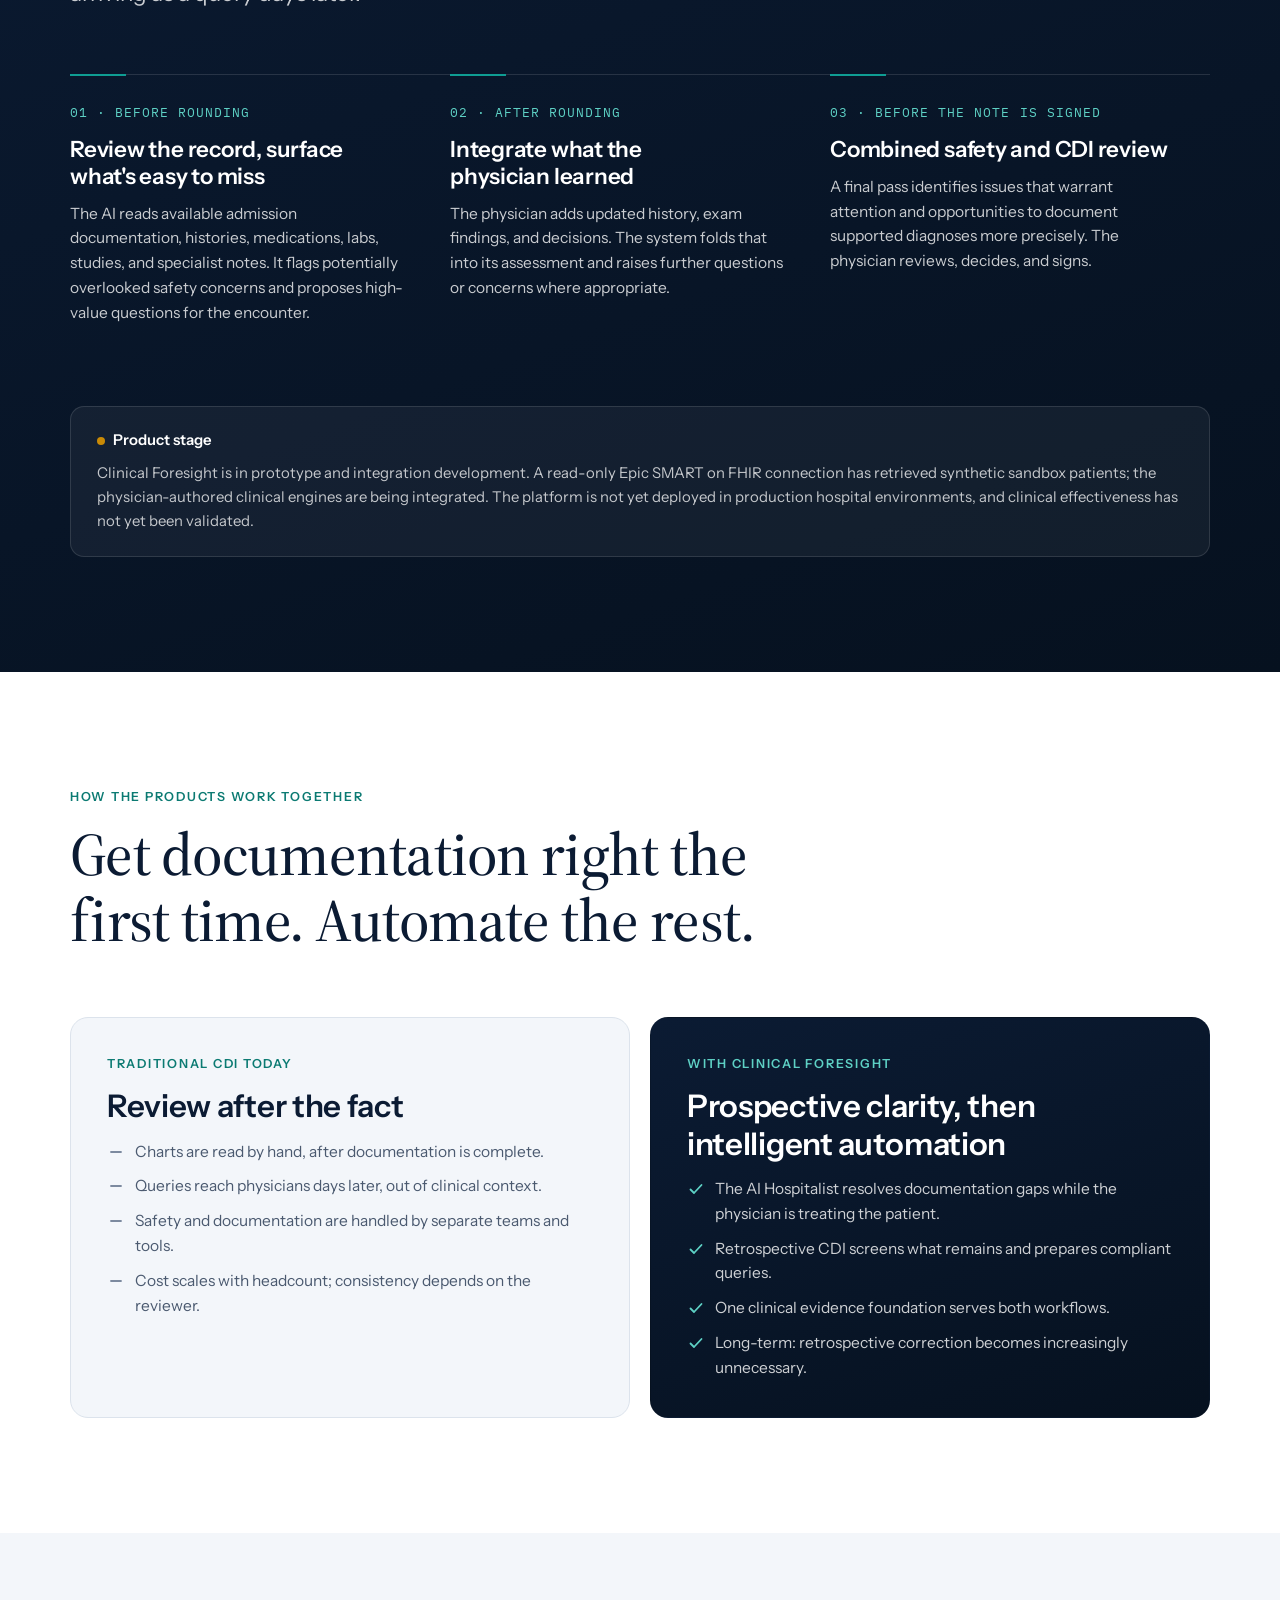
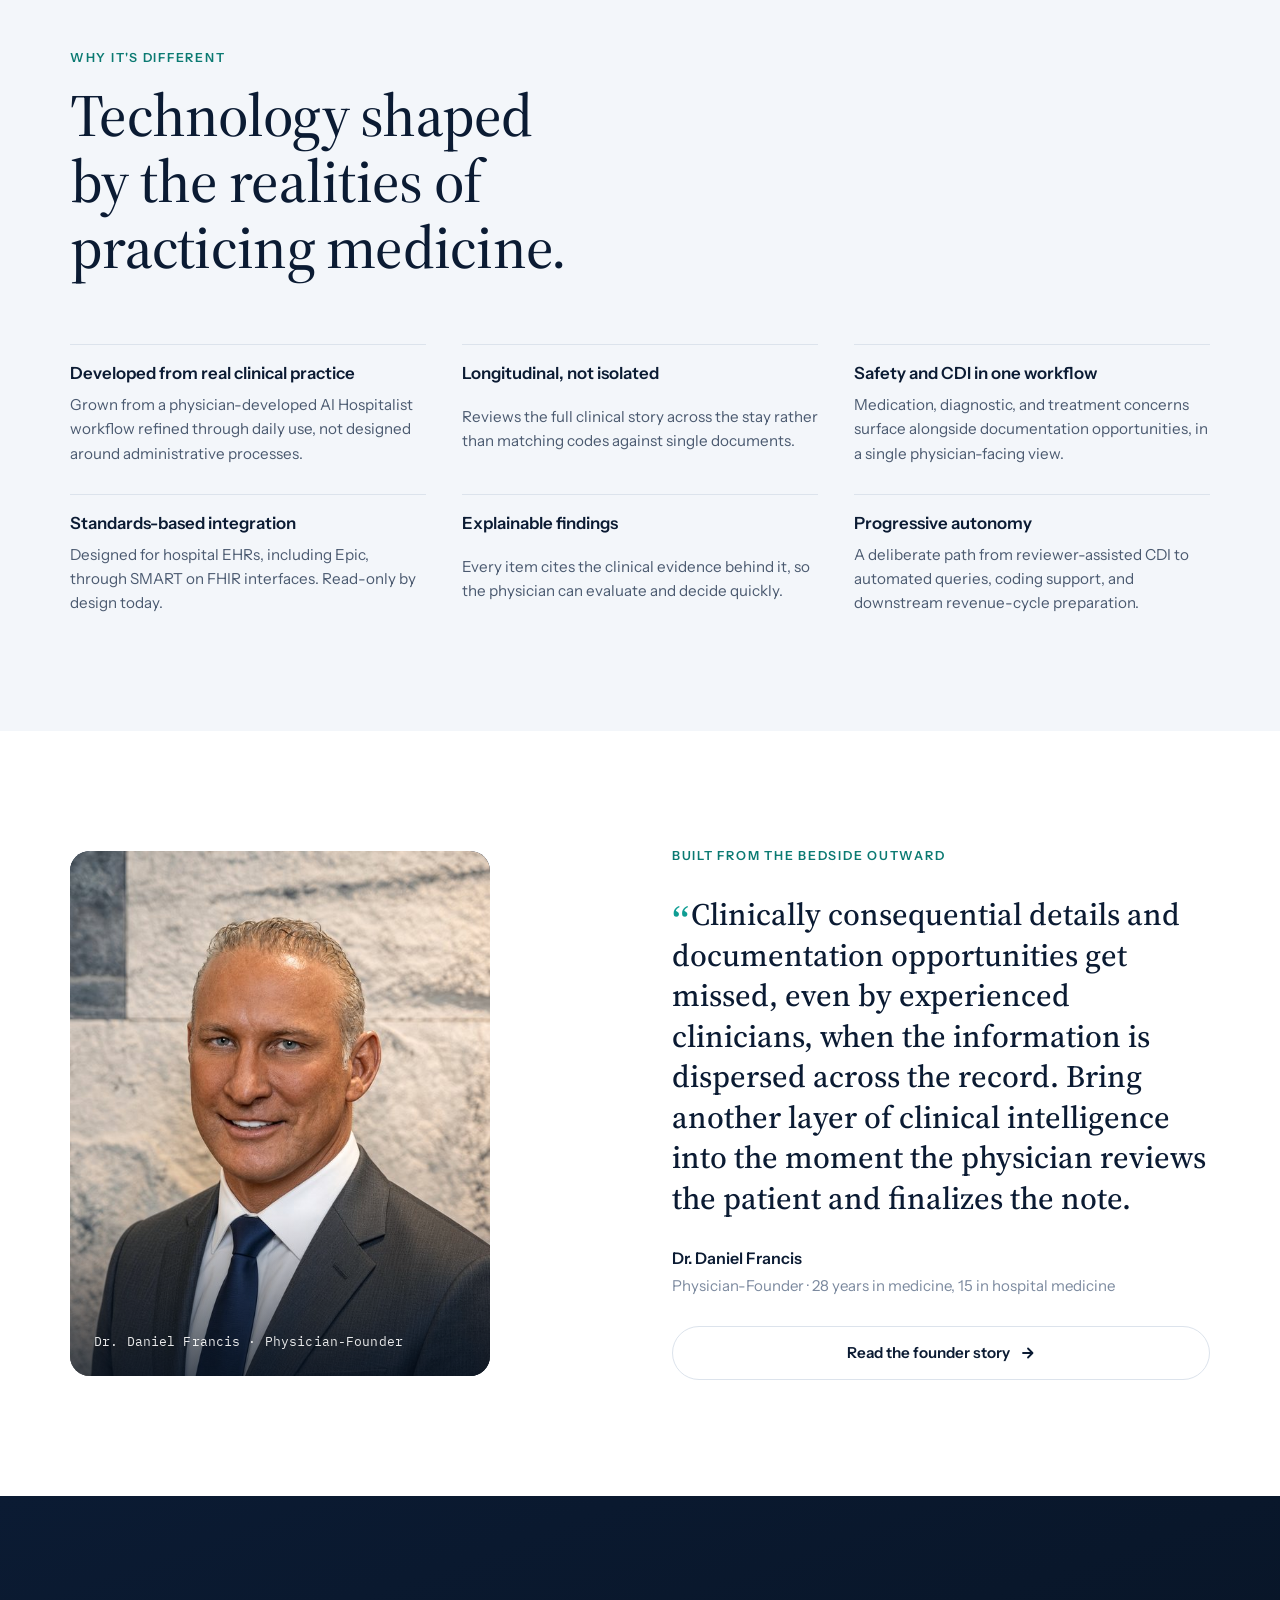
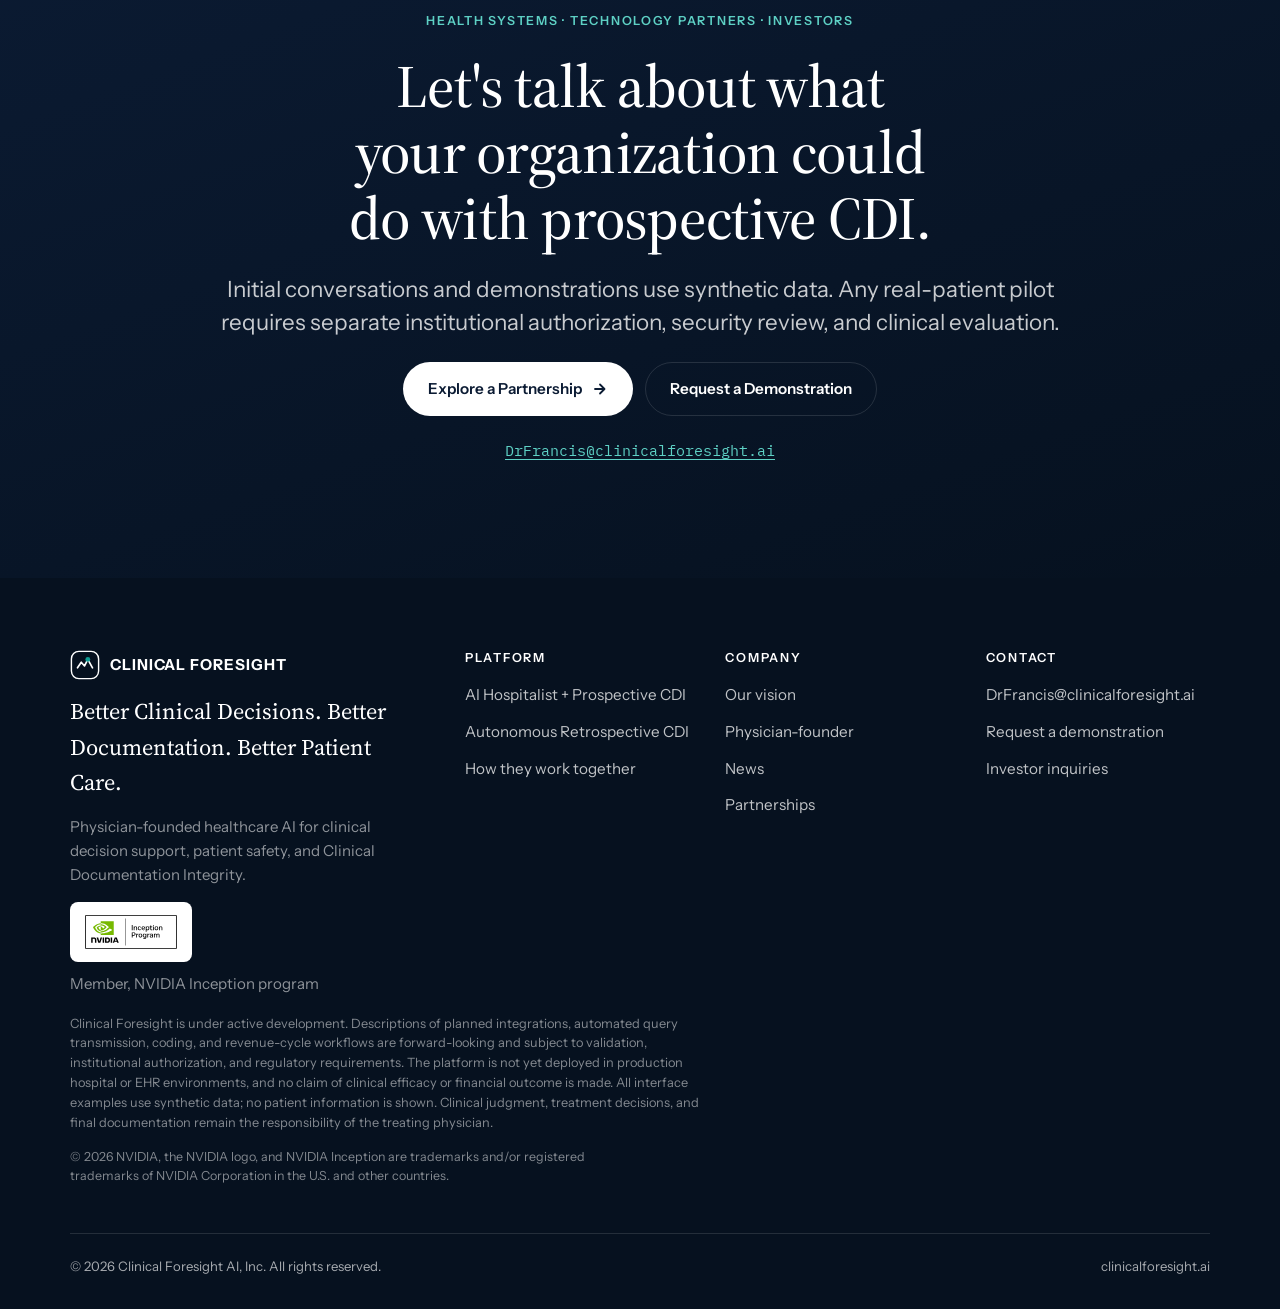
==== commit 68a1c22d: "Add hero membership card and founder headshot - NVIDIA Inception member card anchored in the hero's " ====
--- a/index.html
+++ b/index.html
@@ -86,6 +86,14 @@
         <li>Physician remains in control</li>
       </ul>
     </div>
+    <a class="hero__badge reveal" href="news-nvidia-inception.html" aria-label="Clinical Foresight AI, Inc. is a member of the NVIDIA Inception program. Read the announcement.">
+      <span class="badge-field"><img src="assets/nvidia-inception-badge.svg" alt="NVIDIA Inception Program member badge" width="500" height="216"></span>
+      <span class="hero__badge-text">
+        <strong>NVIDIA Inception program member</strong>
+        <span>Accepted November 2026</span>
+        <span class="hero__badge-link">Read the announcement <svg class="arrow" width="16" height="16" viewBox="0 0 16 16" aria-hidden="true"><path d="M3 8h9M8 3.5 12.5 8 8 12.5" fill="none" stroke="currentColor" stroke-width="1.8" stroke-linecap="round" stroke-linejoin="round"/></svg></span>
+      </span>
+    </a>
   </div>
 </section>
 
@@ -310,7 +318,8 @@
 <section class="section">
   <div class="container">
     <div class="founder">
-      <div class="founder__portrait reveal" aria-hidden="true">
+      <div class="founder__portrait reveal">
+        <img src="assets/founder-daniel-francis.jpg" srcset="assets/founder-daniel-francis-600.jpg 600w, assets/founder-daniel-francis.jpg 1200w" sizes="(min-width: 900px) 420px, 100vw" width="1200" height="1500" alt="Dr. Daniel Francis, Physician-Founder of Clinical Foresight" loading="lazy" decoding="async">
         <span class="mono">Dr. Daniel Francis · Physician-Founder</span>
       </div>
       <div class="stack stack--lg reveal" data-delay="1">
--- a/assets/styles.css
+++ b/assets/styles.css
@@ -176,6 +176,23 @@
 .hero__meta li { display: inline-flex; align-items: center; gap: 8px; }
 .hero__meta li::before { content: ""; width: 6px; height: 6px; border-radius: 50%; background: var(--teal-light); }
 
+/* Hero membership card: anchored lower-right on wide screens, inline below the hero copy on narrow ones */
+.hero .container { position: relative; }
+.hero__badge { display: inline-flex; align-items: center; gap: 16px; padding: 12px 18px 12px 12px; margin-bottom: clamp(40px, 6vw, 72px); border: 1px solid var(--line-dark); border-radius: 14px; background: rgba(255,255,255,0.04); backdrop-filter: blur(6px); -webkit-backdrop-filter: blur(6px); color: rgba(255,255,255,0.75); text-decoration: none; transition: border-color .3s var(--ease), background .3s var(--ease); }
+.hero__badge:hover { border-color: rgba(255,255,255,0.35); background: rgba(255,255,255,0.07); }
+.hero__badge .badge-field { padding: 8px 10px; border: 0; border-radius: 8px; flex: none; }
+.hero__badge .badge-field img { width: auto; height: 48px; }
+.hero__badge-text { display: grid; gap: 2px; font-size: 0.85rem; }
+.hero__badge-text strong { color: #fff; font-size: 0.95rem; }
+.hero__badge-text span { display: inline-flex; align-items: center; gap: 6px; }
+.hero__badge-link { color: var(--teal-light); font-weight: 600; margin-top: 4px; }
+.hero__badge .arrow { transition: transform .25s var(--ease); }
+.hero__badge:hover .arrow { transform: translateX(3px); }
+@media (min-width: 1100px) {
+  .hero__badge { position: absolute; right: var(--gutter-r); top: clamp(72px, 10vw, 140px); margin-bottom: 0; flex-direction: column; align-items: flex-start; gap: 14px; padding: 18px; max-width: 300px; }
+  .hero__badge .badge-field img { height: 56px; }
+}
+
 /* Product-page hero (compact) */
 .page-hero { position: relative; overflow: hidden; }
 .page-hero__inner { padding-block: clamp(64px, 8vw, 110px) clamp(48px, 6vw, 80px); display: grid; gap: 22px; max-width: 820px; }
@@ -317,6 +334,10 @@
 .founder__portrait::after { content: ""; position: absolute; inset: 0; background: linear-gradient(to top, rgba(6,17,31,0.75), transparent 55%); }
 .founder__portrait .mono { z-index: 1; }
 .founder__portrait::before { content: "DF"; position: absolute; right: -6%; top: -4%; font-family: var(--font-display); font-style: italic; font-size: clamp(160px, 40vw, 300px); line-height: 1; color: rgba(255,255,255,0.05); pointer-events: none; }
+/* With a real photo: lighter caption scrim, no monogram */
+.founder__portrait:has(img)::after { background: linear-gradient(to top, rgba(6,17,31,0.7), transparent 32%); }
+.founder__portrait:has(img)::before { display: none; }
+.founder__portrait:has(img) .mono { color: rgba(255,255,255,0.9); }
 
 /* ---------- Status note ---------- */
 .status { display: grid; gap: 10px; padding: 22px 26px; border-radius: 14px; border: 1px solid var(--line); background: var(--mist); font-size: 0.93rem; }
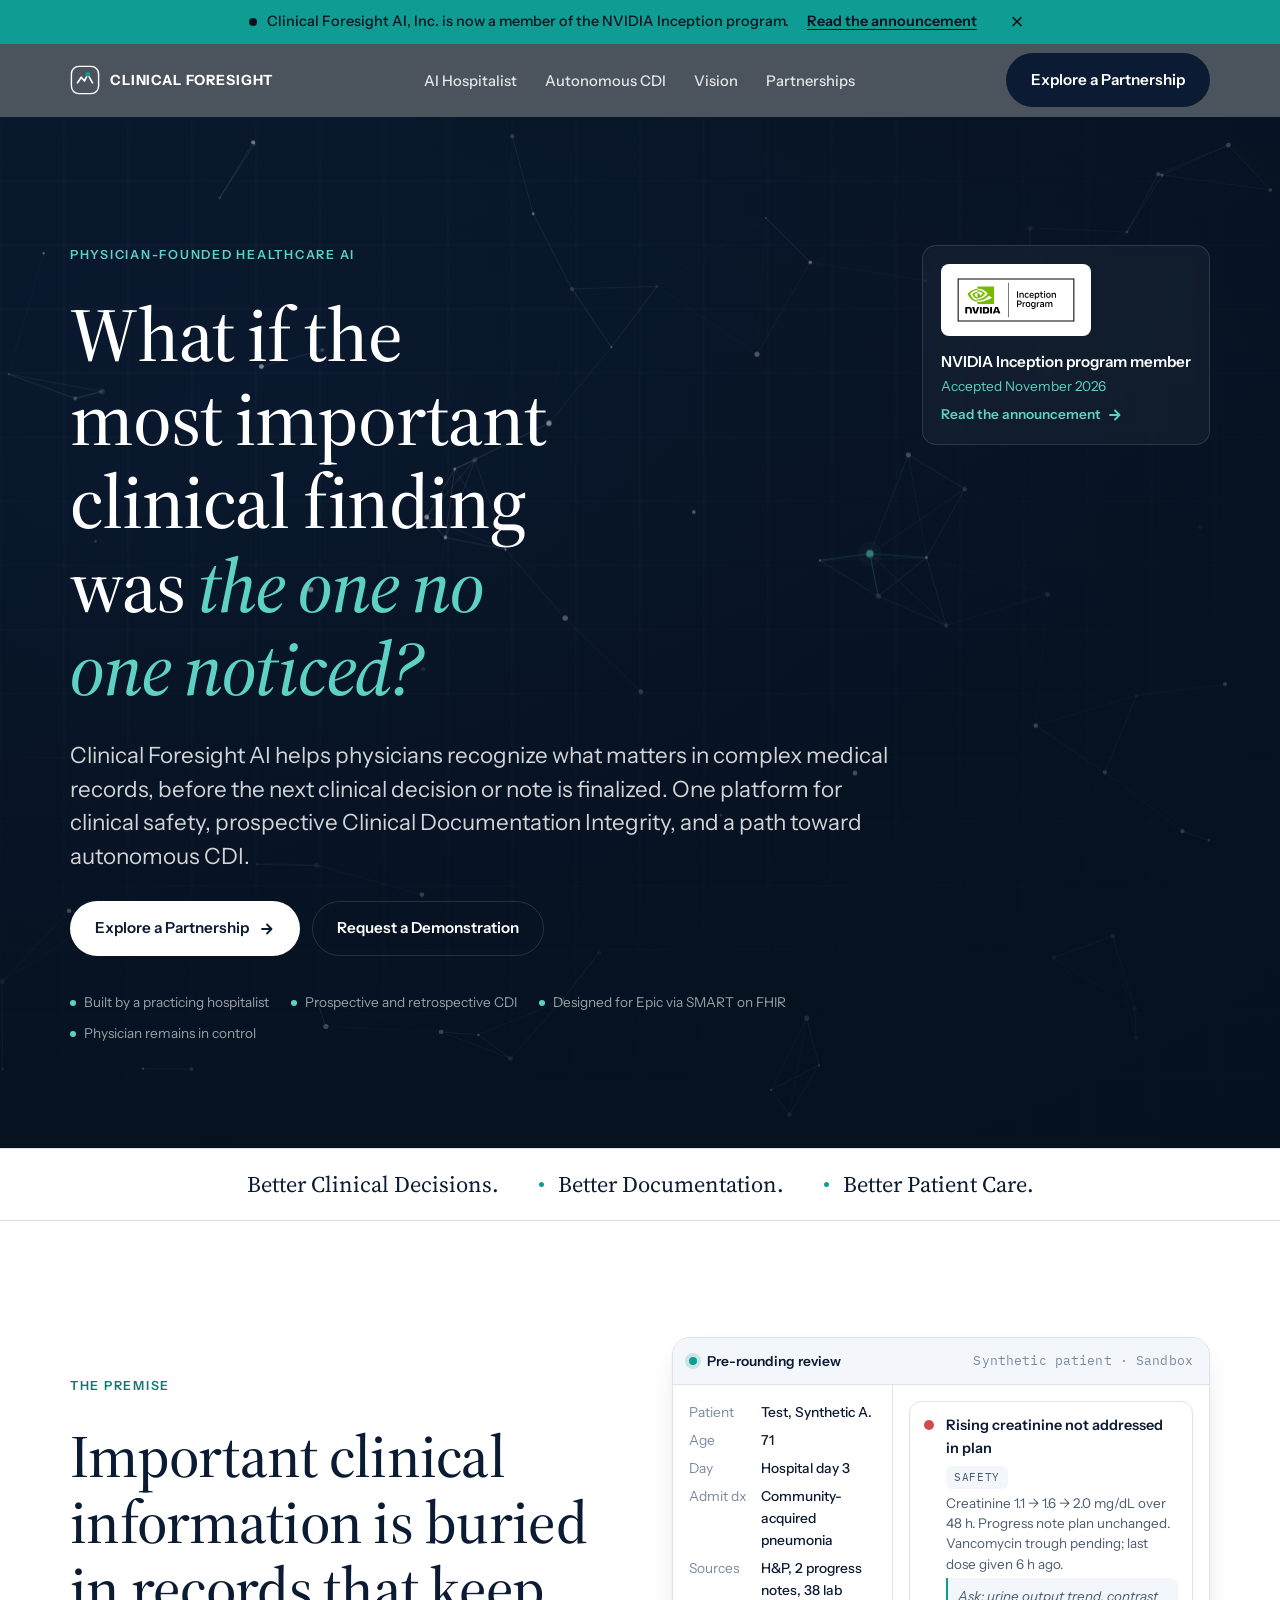
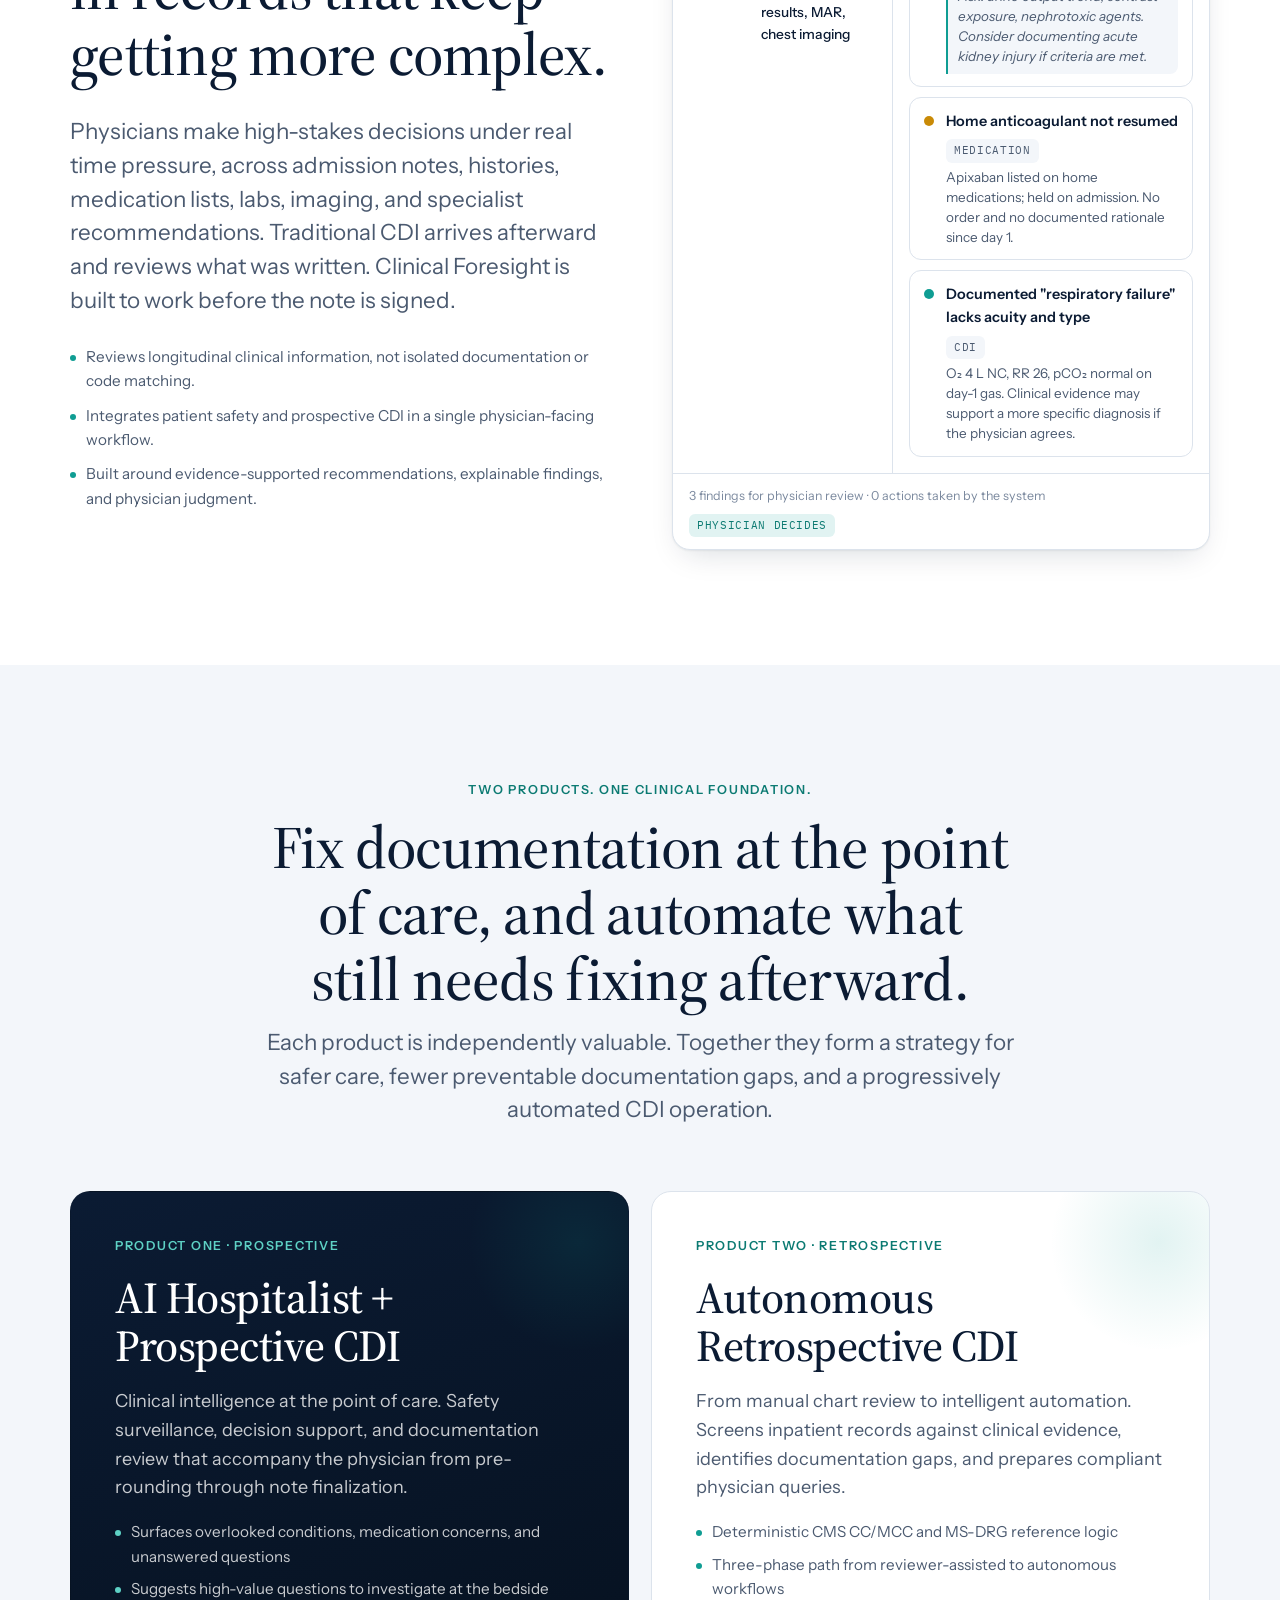
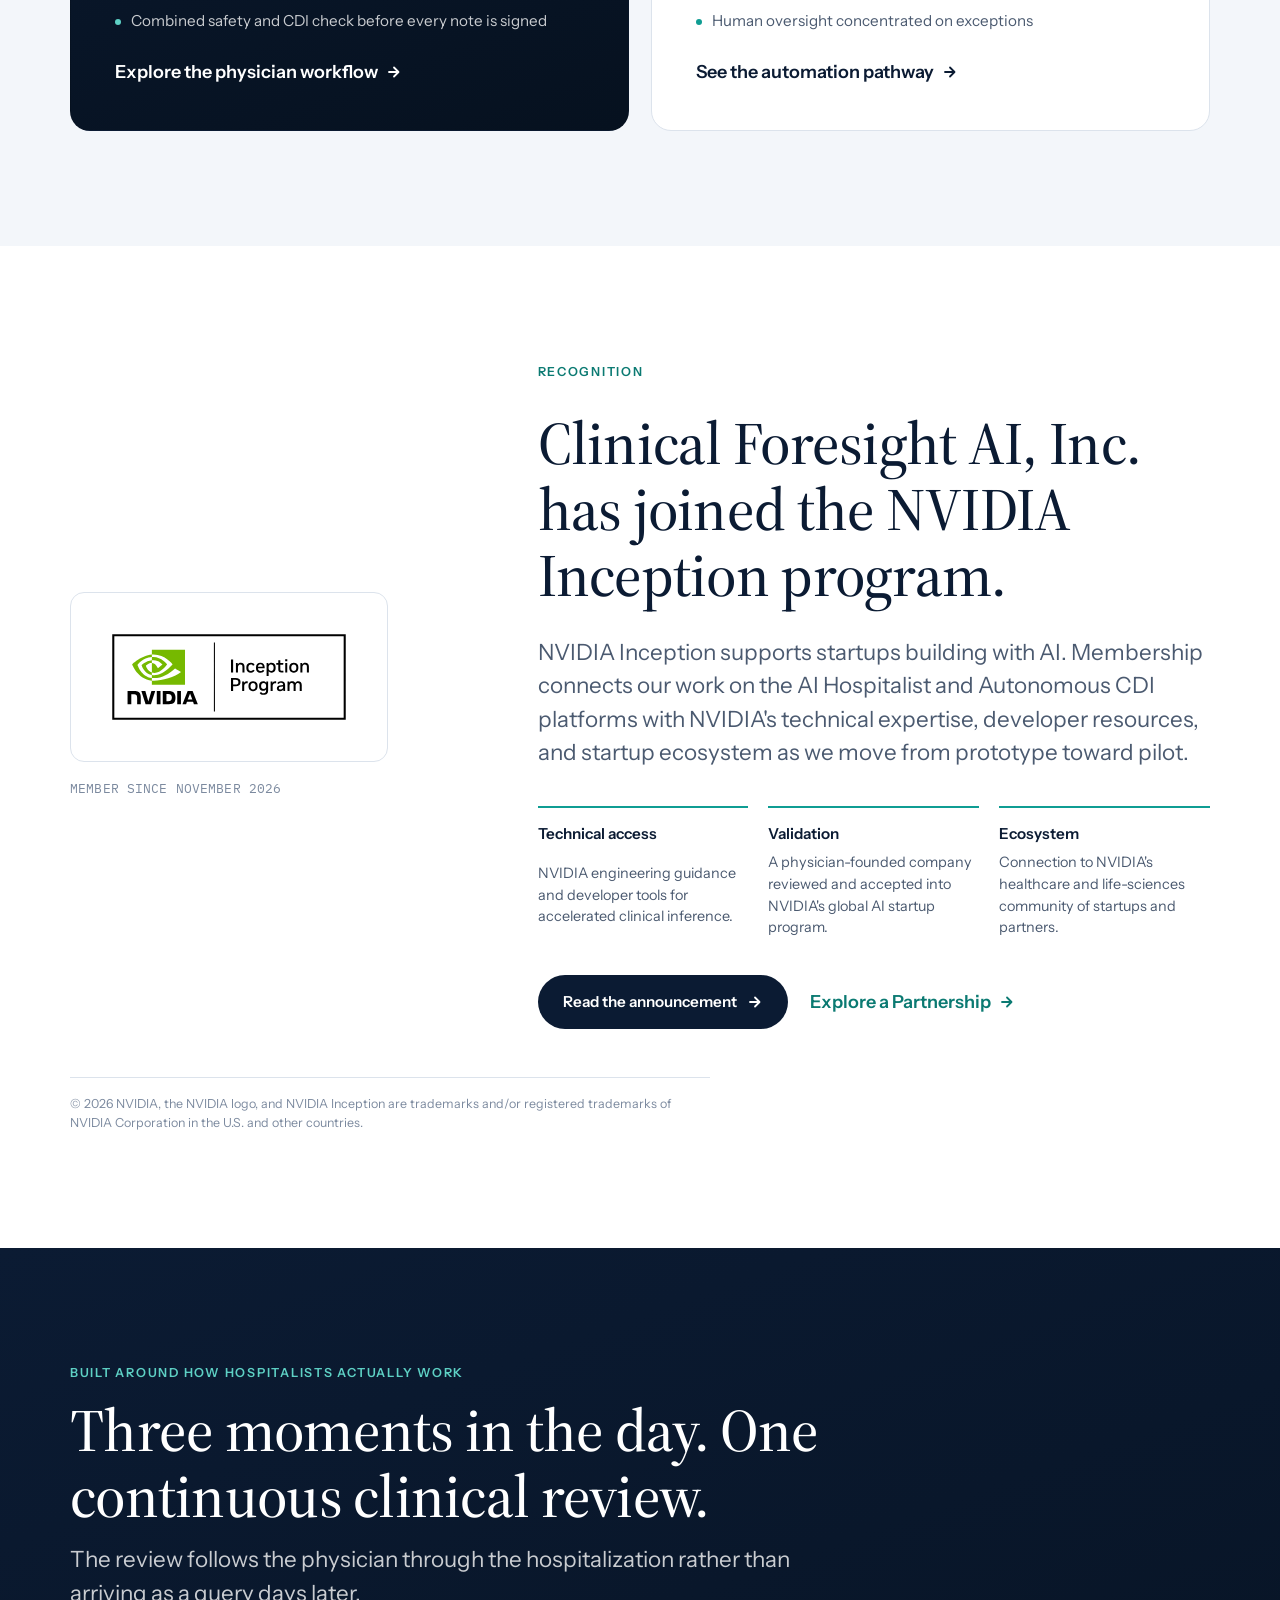
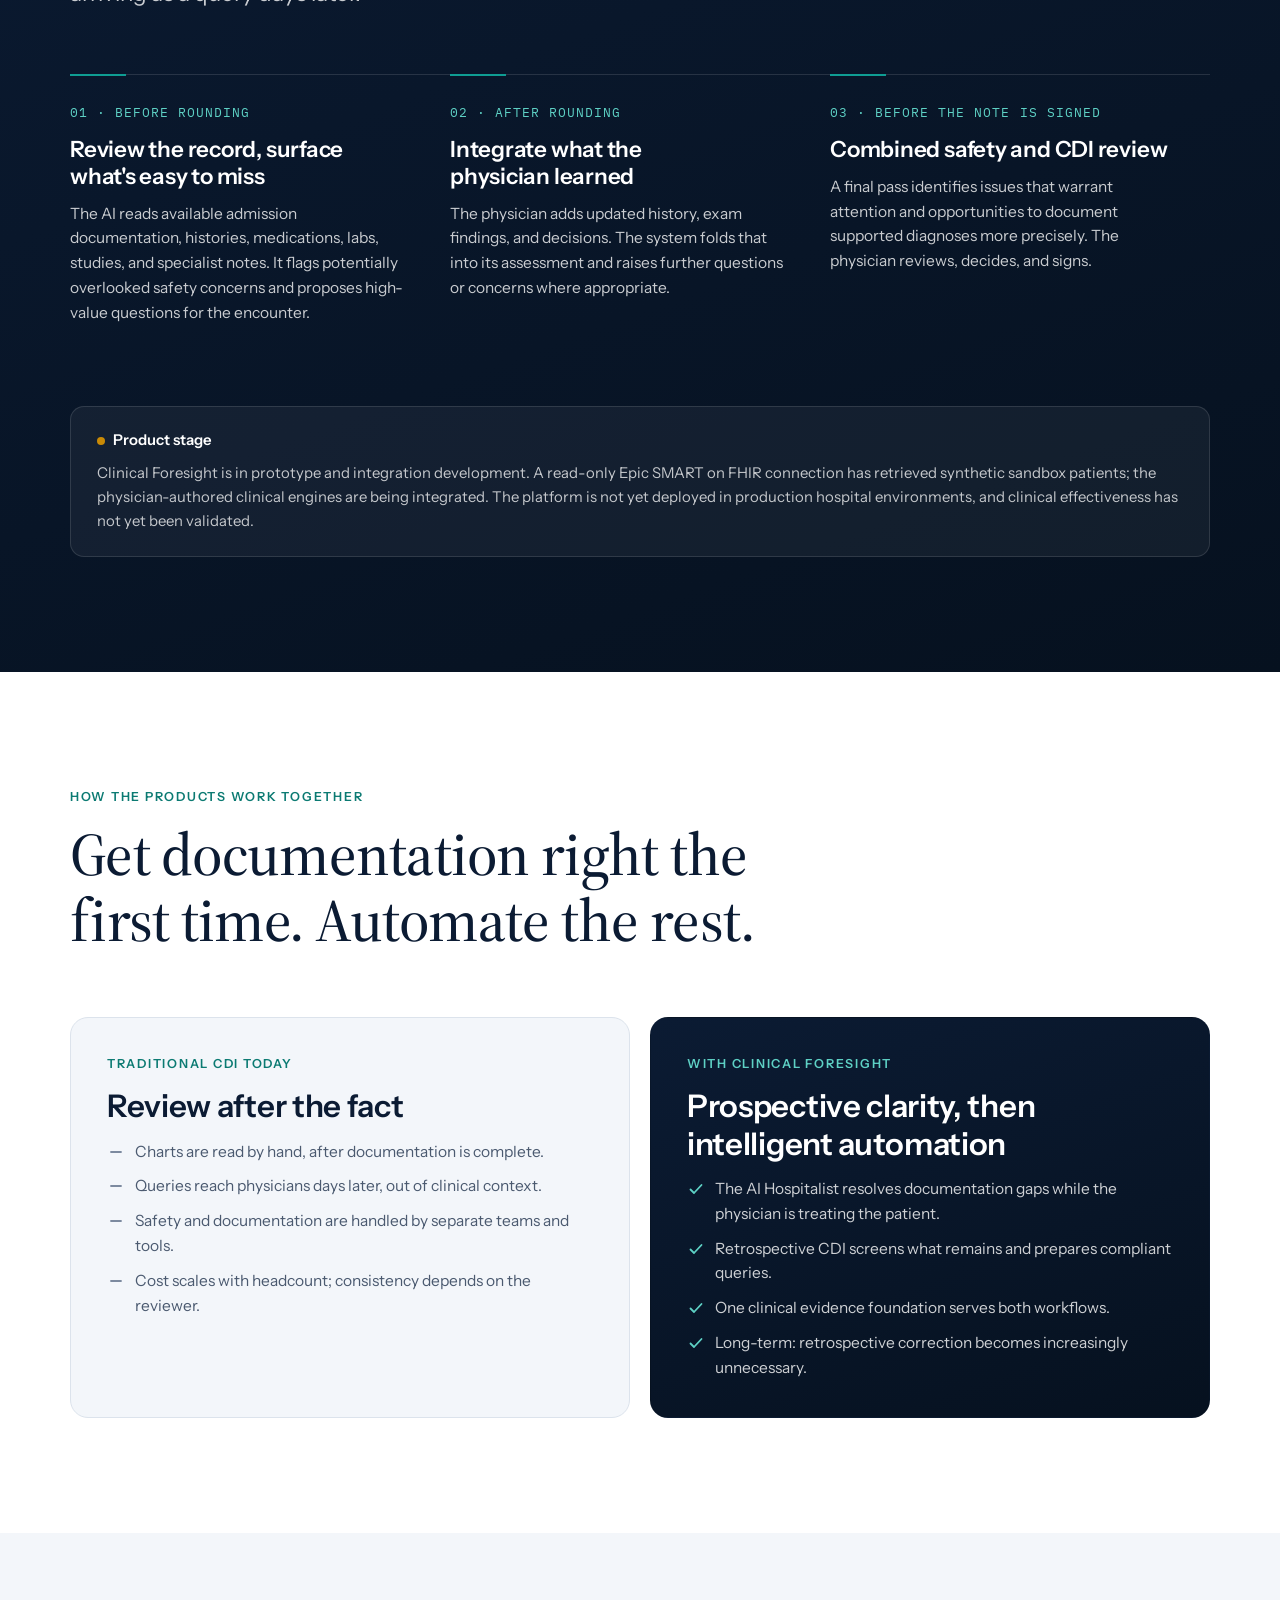
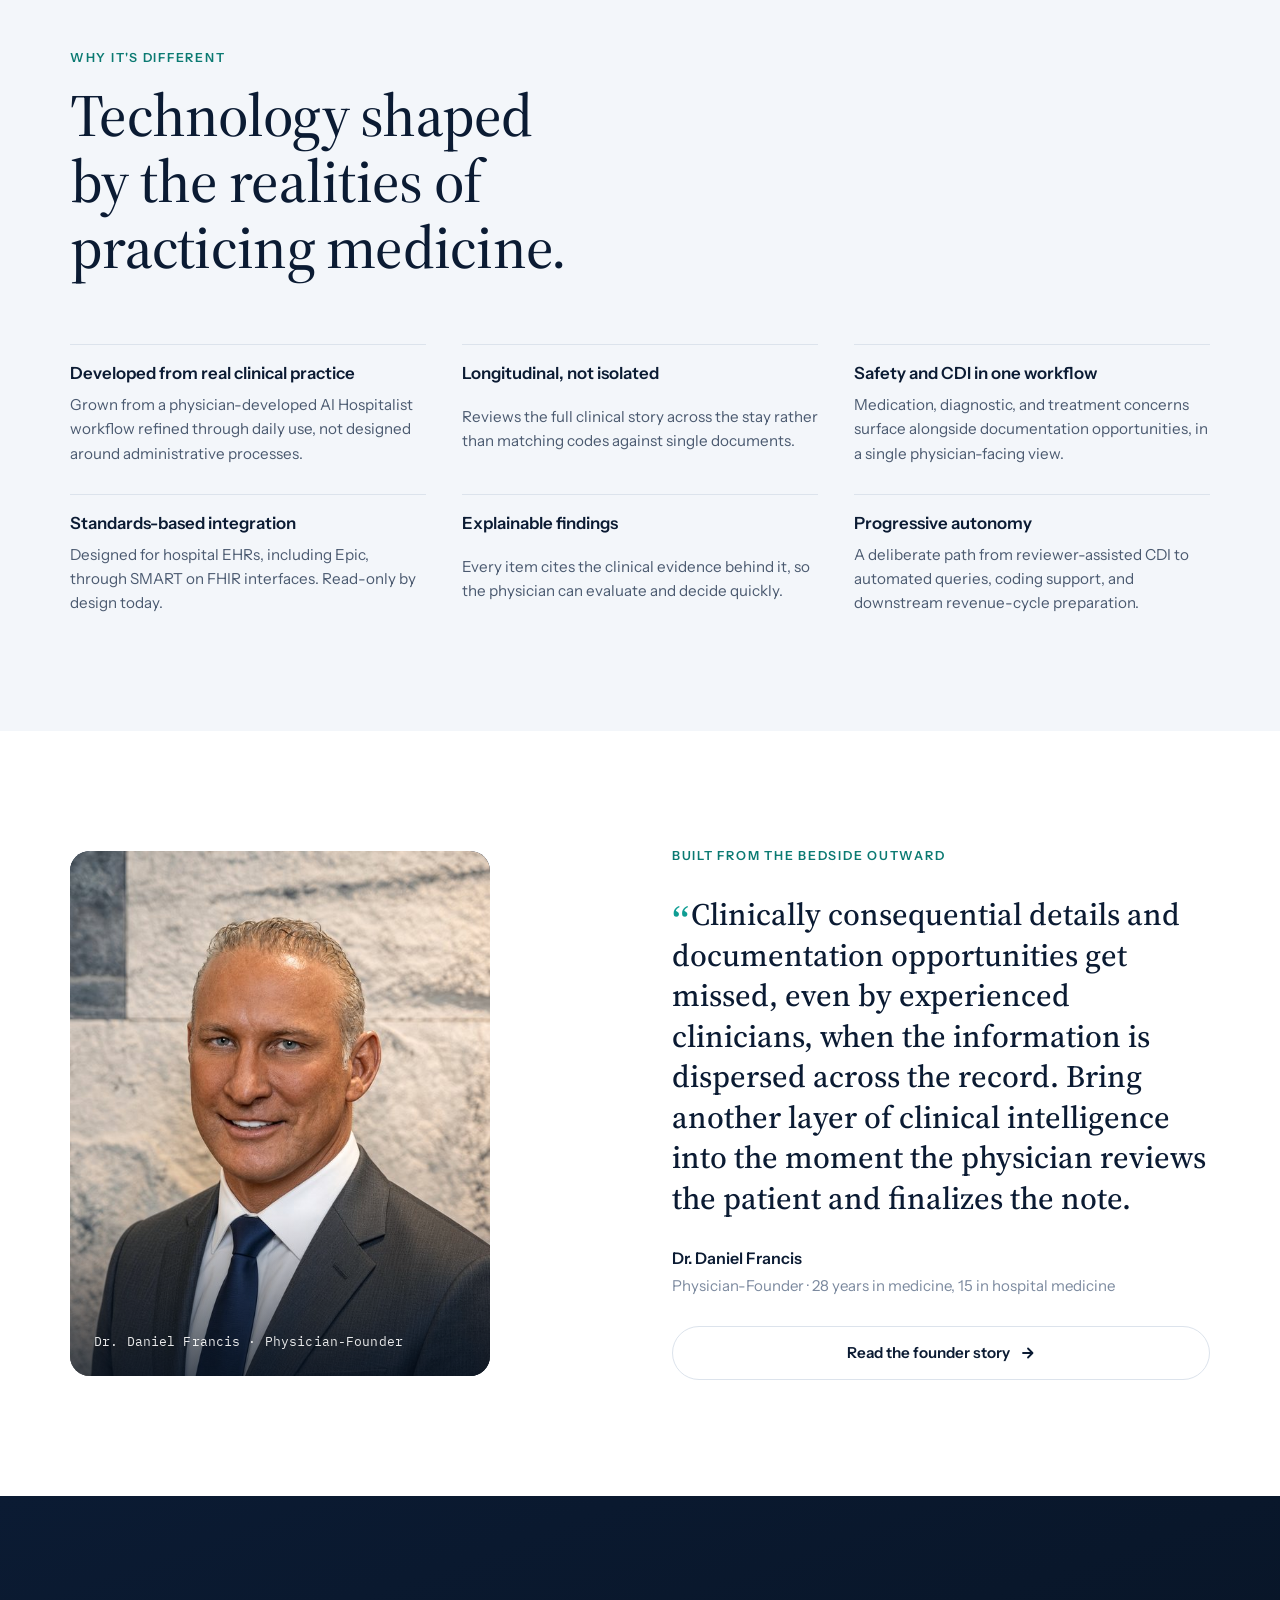
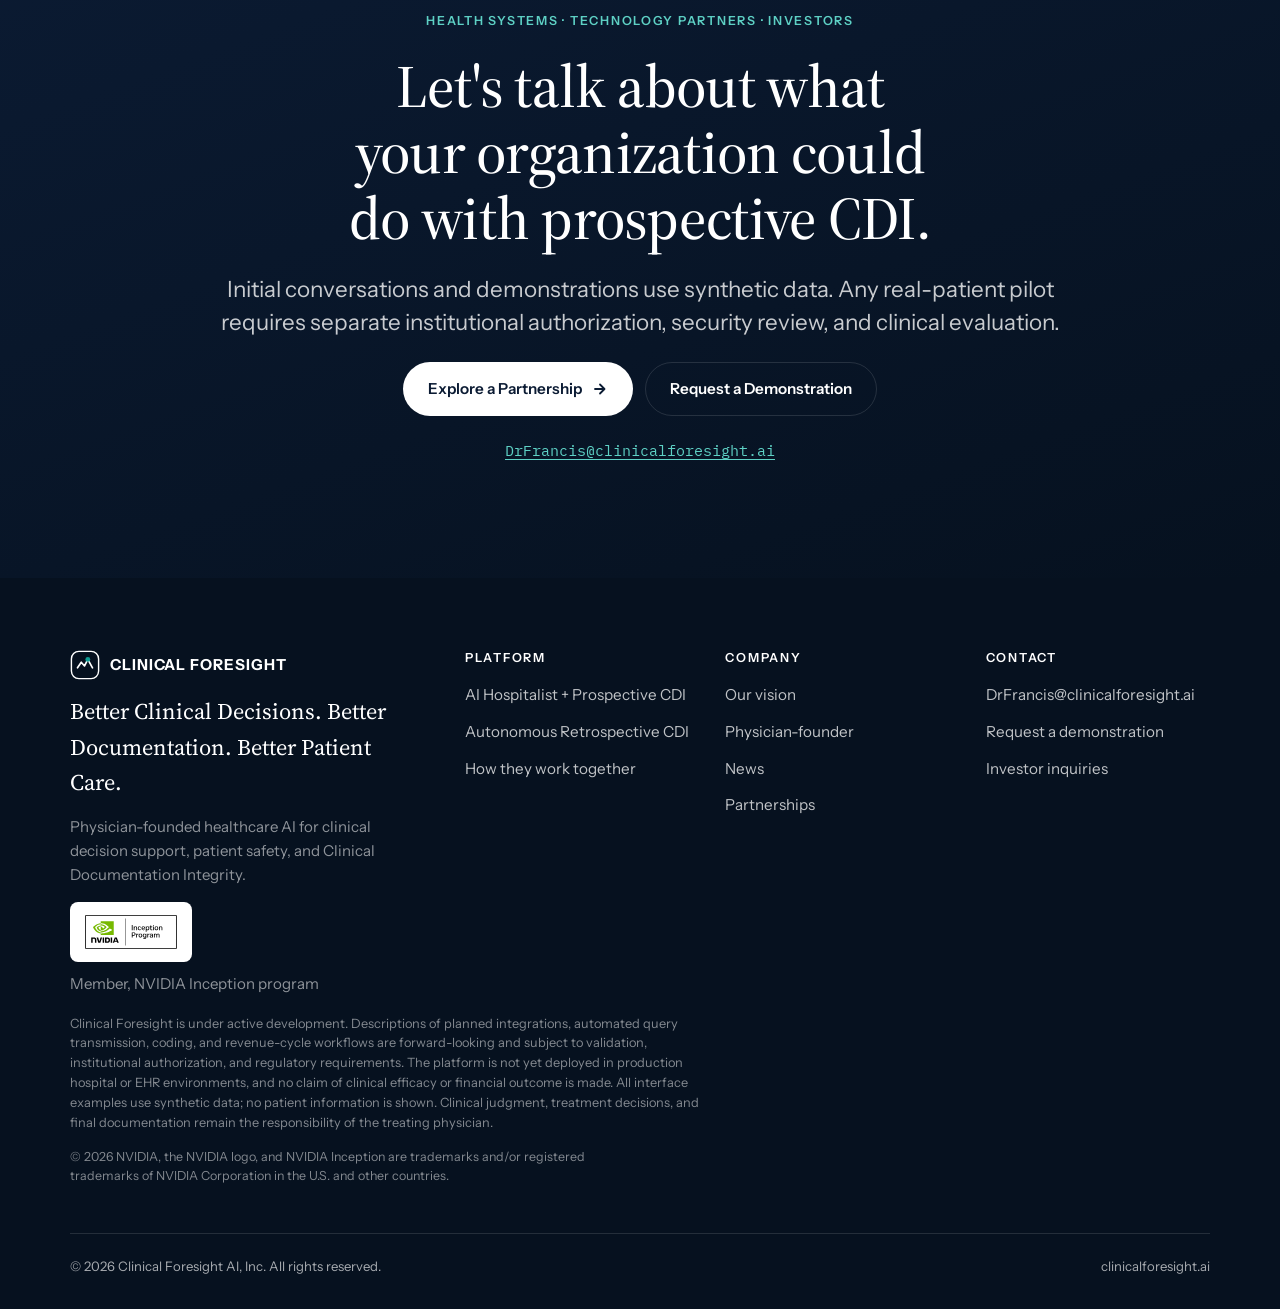
==== commit 364211d5: "SEO: rank for 'Clinical Foresight AI' brand search - Titles, og:site_name and home lede use the exac" ====
--- a/index.html
+++ b/index.html
@@ -3,23 +3,30 @@
 <head>
 <meta charset="utf-8">
 <meta name="viewport" content="width=device-width, initial-scale=1, viewport-fit=cover">
-<title>Clinical Foresight | Physician-Founded Clinical AI for Safety and CDI</title>
+<title>Clinical Foresight AI | Physician-Founded Clinical AI for Safety and CDI</title>
 <meta name="description" content="Physician-founded healthcare AI that identifies clinical risks, improves documentation at the point of care, and advances hospitals toward autonomous Clinical Documentation Integrity.">
 <link rel="canonical" href="https://www.clinicalforesight.ai/">
 <meta property="og:type" content="website">
-<meta property="og:site_name" content="Clinical Foresight">
-<meta property="og:title" content="Clinical Foresight | Physician-Founded Clinical AI for Safety and CDI">
+<meta property="og:site_name" content="Clinical Foresight AI">
+<meta property="og:title" content="Clinical Foresight AI | Physician-Founded Clinical AI for Safety and CDI">
 <meta property="og:description" content="Physician-founded healthcare AI that identifies clinical risks, improves documentation at the point of care, and advances hospitals toward autonomous Clinical Documentation Integrity.">
 <meta property="og:url" content="https://www.clinicalforesight.ai/">
+<meta property="og:image" content="https://www.clinicalforesight.ai/assets/og-image.png">
+<meta property="og:image:width" content="1200">
+<meta property="og:image:height" content="630">
+<meta property="og:image:alt" content="Clinical Foresight AI: physician-founded clinical AI for patient safety and prospective CDI">
 <meta name="twitter:card" content="summary_large_image">
+<meta name="twitter:image" content="https://www.clinicalforesight.ai/assets/og-image.png">
 <meta name="theme-color" content="#0B1B33">
+<link rel="icon" href="/favicon.ico" sizes="48x48">
 <link rel="icon" href="assets/favicon.svg" type="image/svg+xml">
+<link rel="apple-touch-icon" href="assets/apple-touch-icon.png">
 <link rel="preconnect" href="https://fonts.googleapis.com">
 <link rel="preconnect" href="https://fonts.gstatic.com" crossorigin>
 <link rel="stylesheet" href="https://fonts.googleapis.com/css2?family=Source+Serif+4:ital,opsz,wght@0,8..60,400;0,8..60,500;1,8..60,400;1,8..60,500&family=Instrument+Sans:wght@400;500;600&family=IBM+Plex+Mono:wght@400;500&display=swap">
 <link rel="stylesheet" href="assets/styles.css">
 <script type="application/ld+json">
-{"@context":"https://schema.org","@type":"Organization","name":"Clinical Foresight","url":"https://www.clinicalforesight.ai","email":"DrFrancis@clinicalforesight.ai","founder":{"@type":"Person","name":"Daniel Francis","jobTitle":"Physician-Founder"},"description":"Physician-founded healthcare AI company developing clinical decision support, patient safety, and Clinical Documentation Integrity (CDI) automation for hospitals."}
+{"@context":"https://schema.org","@graph":[{"@type":"Organization","@id":"https://www.clinicalforesight.ai/#organization","name":"Clinical Foresight AI","legalName":"Clinical Foresight AI, Inc.","alternateName":["Clinical Foresight","ClinicalForesight.ai"],"url":"https://www.clinicalforesight.ai/","logo":{"@type":"ImageObject","url":"https://www.clinicalforesight.ai/assets/logo-512.png","width":512,"height":512},"image":"https://www.clinicalforesight.ai/assets/og-image.png","email":"DrFrancis@clinicalforesight.ai","description":"Physician-founded healthcare AI company developing clinical decision support, patient safety, and Clinical Documentation Integrity (CDI) automation for hospitals.","founder":{"@type":"Person","name":"Daniel L. Francis, DO","jobTitle":"Physician-Founder","url":"https://www.clinicalforesight.ai/about.html#founder"},"knowsAbout":["Clinical Documentation Integrity","Clinical decision support","Patient safety","Hospital medicine","SMART on FHIR"]},{"@type":"WebSite","@id":"https://www.clinicalforesight.ai/#website","name":"Clinical Foresight AI","alternateName":["Clinical Foresight","clinicalforesight.ai"],"url":"https://www.clinicalforesight.ai/","publisher":{"@id":"https://www.clinicalforesight.ai/#organization"}}]}
 </script>
 </head>
 <body>
@@ -74,7 +81,7 @@
     <div class="hero__inner">
       <p class="eyebrow">Physician-founded healthcare AI</p>
       <h1>What if the most important clinical finding was <em>the one no one noticed?</em></h1>
-      <p class="lede">Clinical Foresight helps physicians recognize what matters in complex medical records, before the next clinical decision or note is finalized. One platform for clinical safety, prospective Clinical Documentation Integrity, and a path toward autonomous CDI.</p>
+      <p class="lede">Clinical Foresight AI helps physicians recognize what matters in complex medical records, before the next clinical decision or note is finalized. One platform for clinical safety, prospective Clinical Documentation Integrity, and a path toward autonomous CDI.</p>
       <div class="btn-row">
         <a class="btn btn--primary" href="contact.html">Explore a Partnership <svg class="arrow" width="16" height="16" viewBox="0 0 16 16" aria-hidden="true"><path d="M3 8h9M8 3.5 12.5 8 8 12.5" fill="none" stroke="currentColor" stroke-width="1.8" stroke-linecap="round" stroke-linejoin="round"/></svg></a>
         <a class="btn btn--ghost" href="contact.html#demo">Request a Demonstration</a>
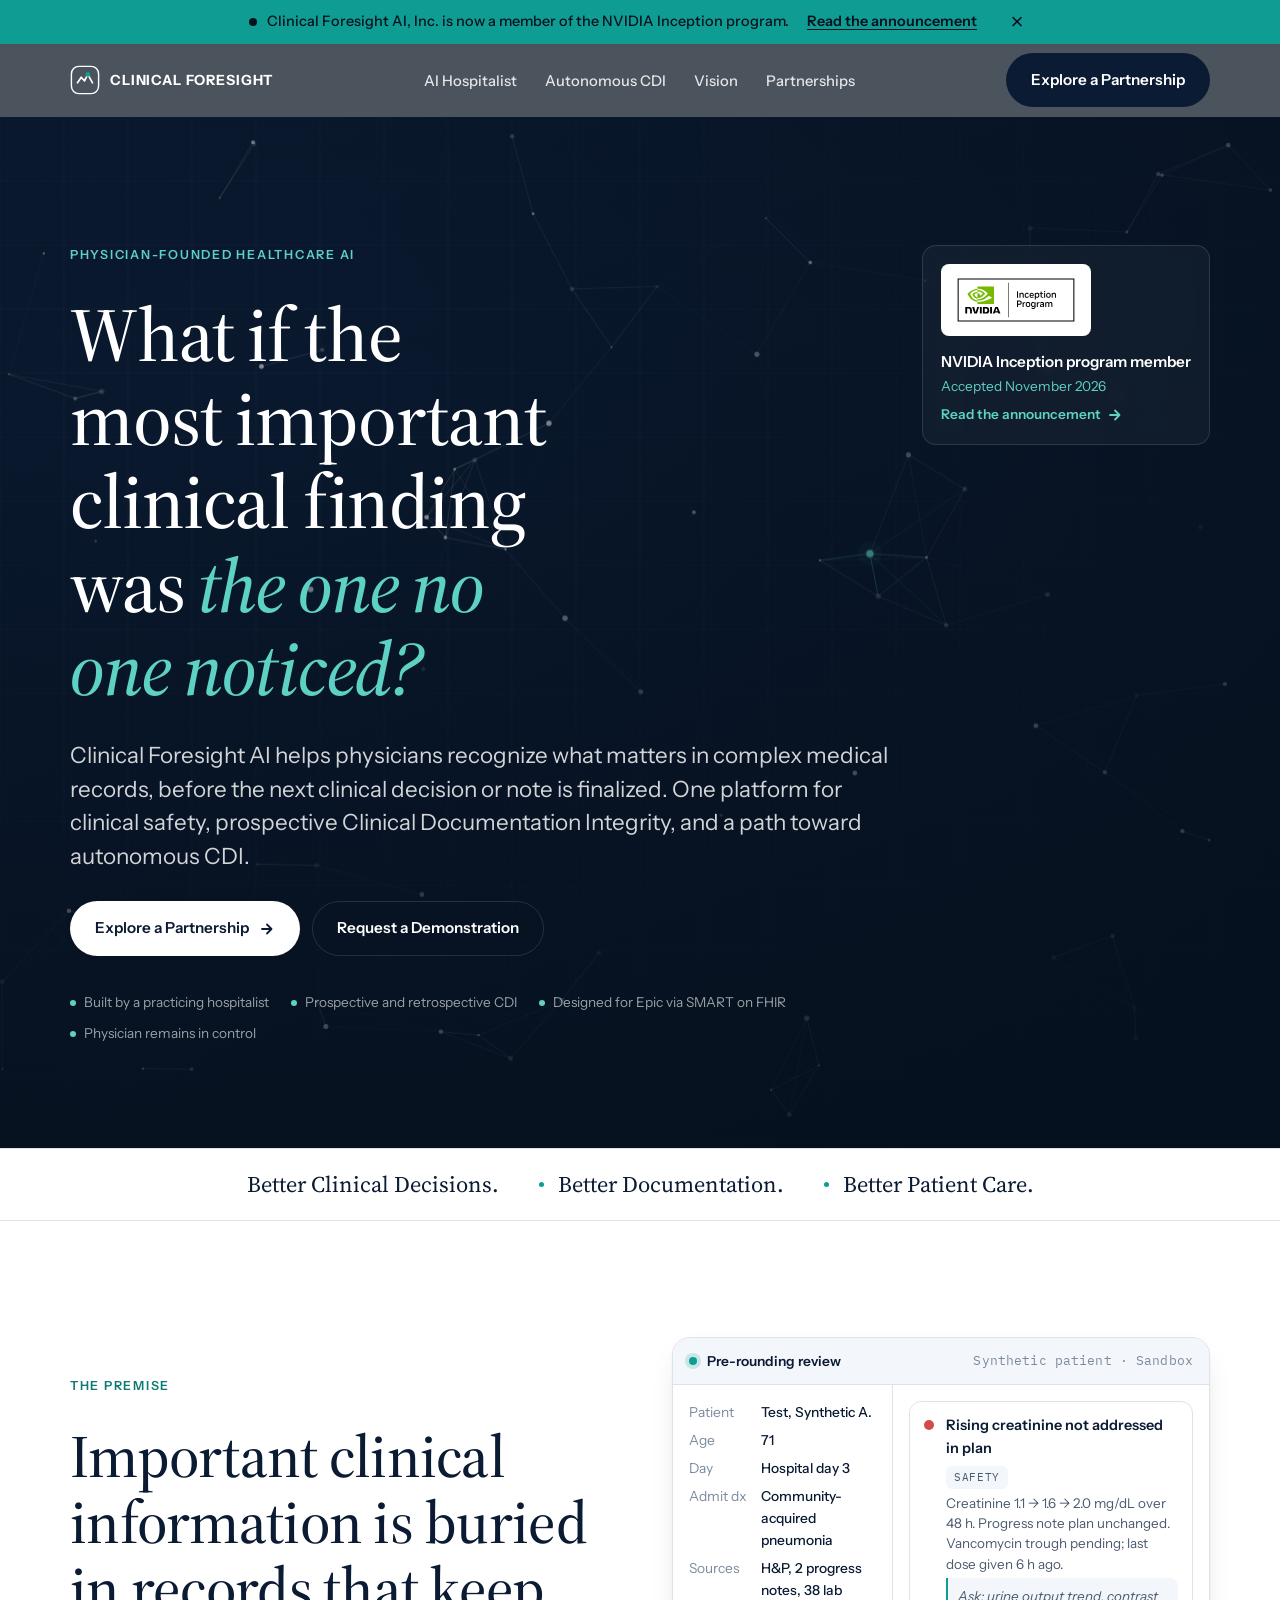
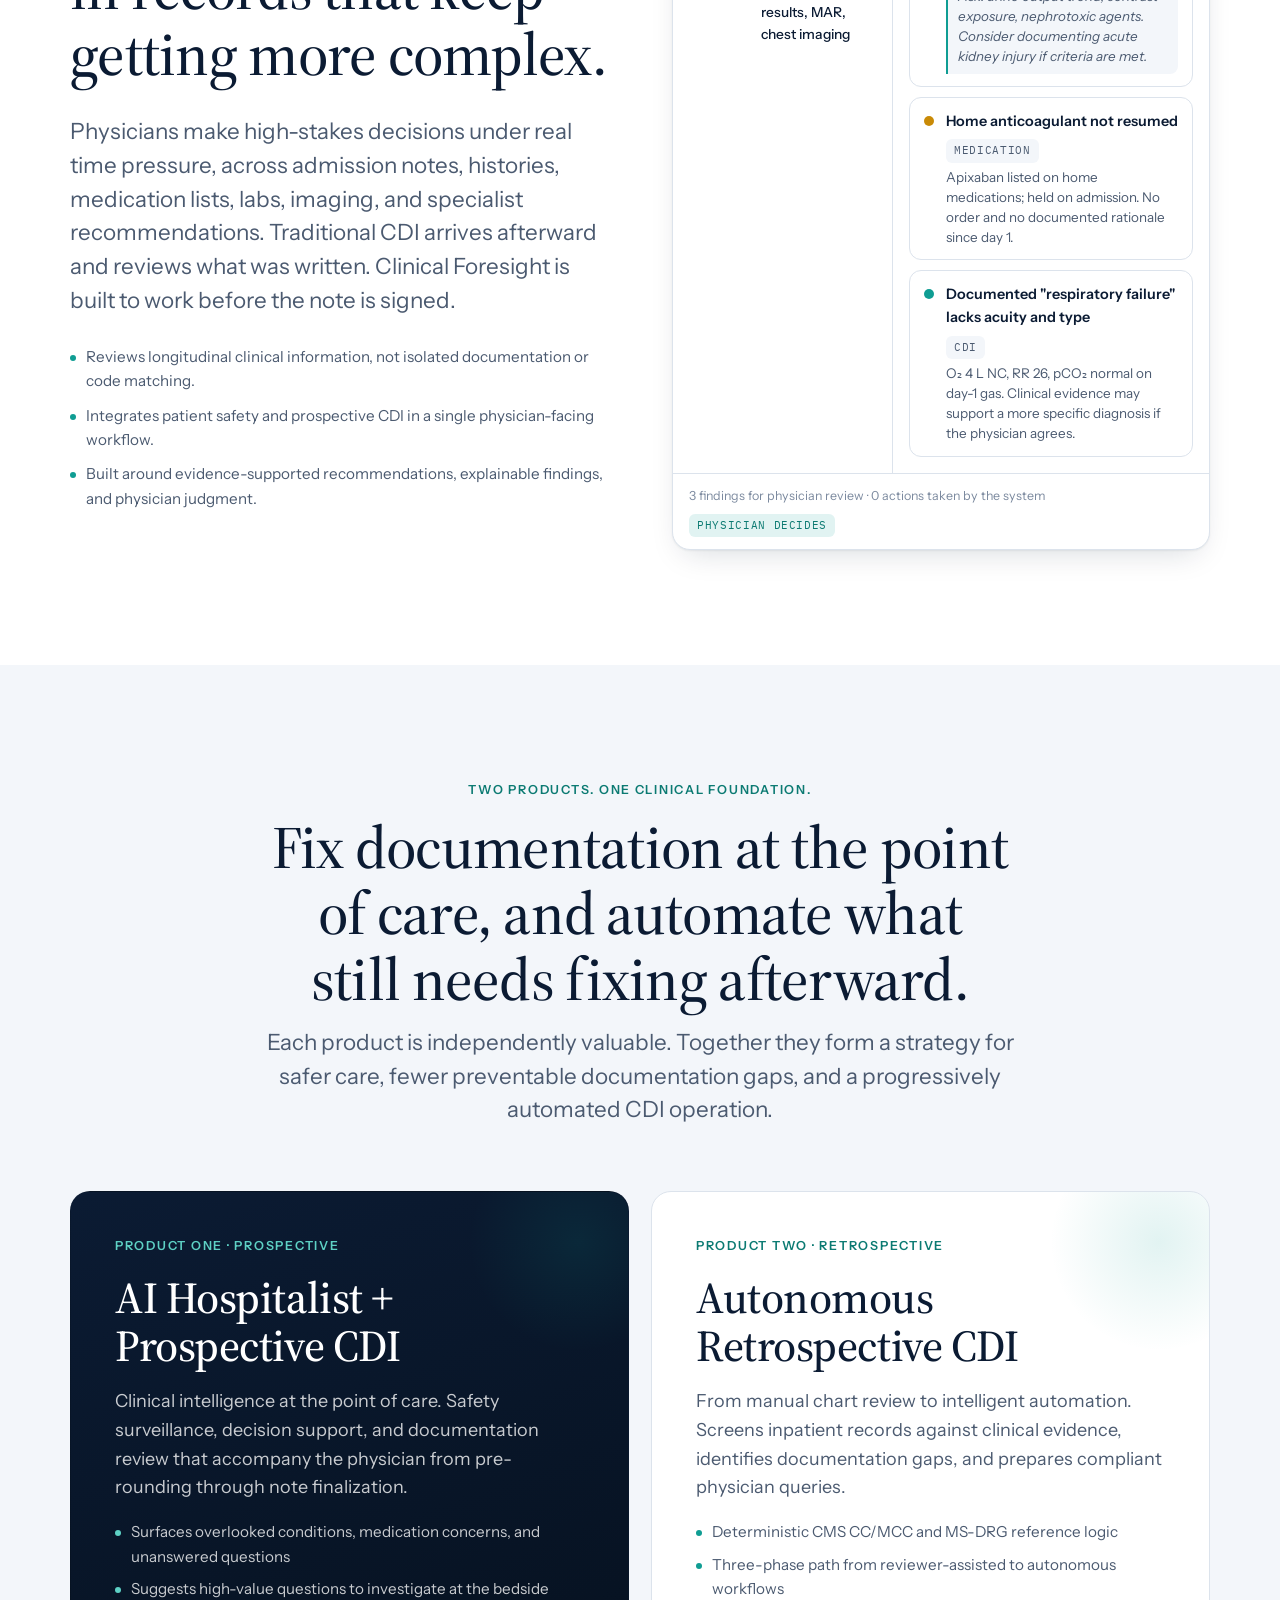
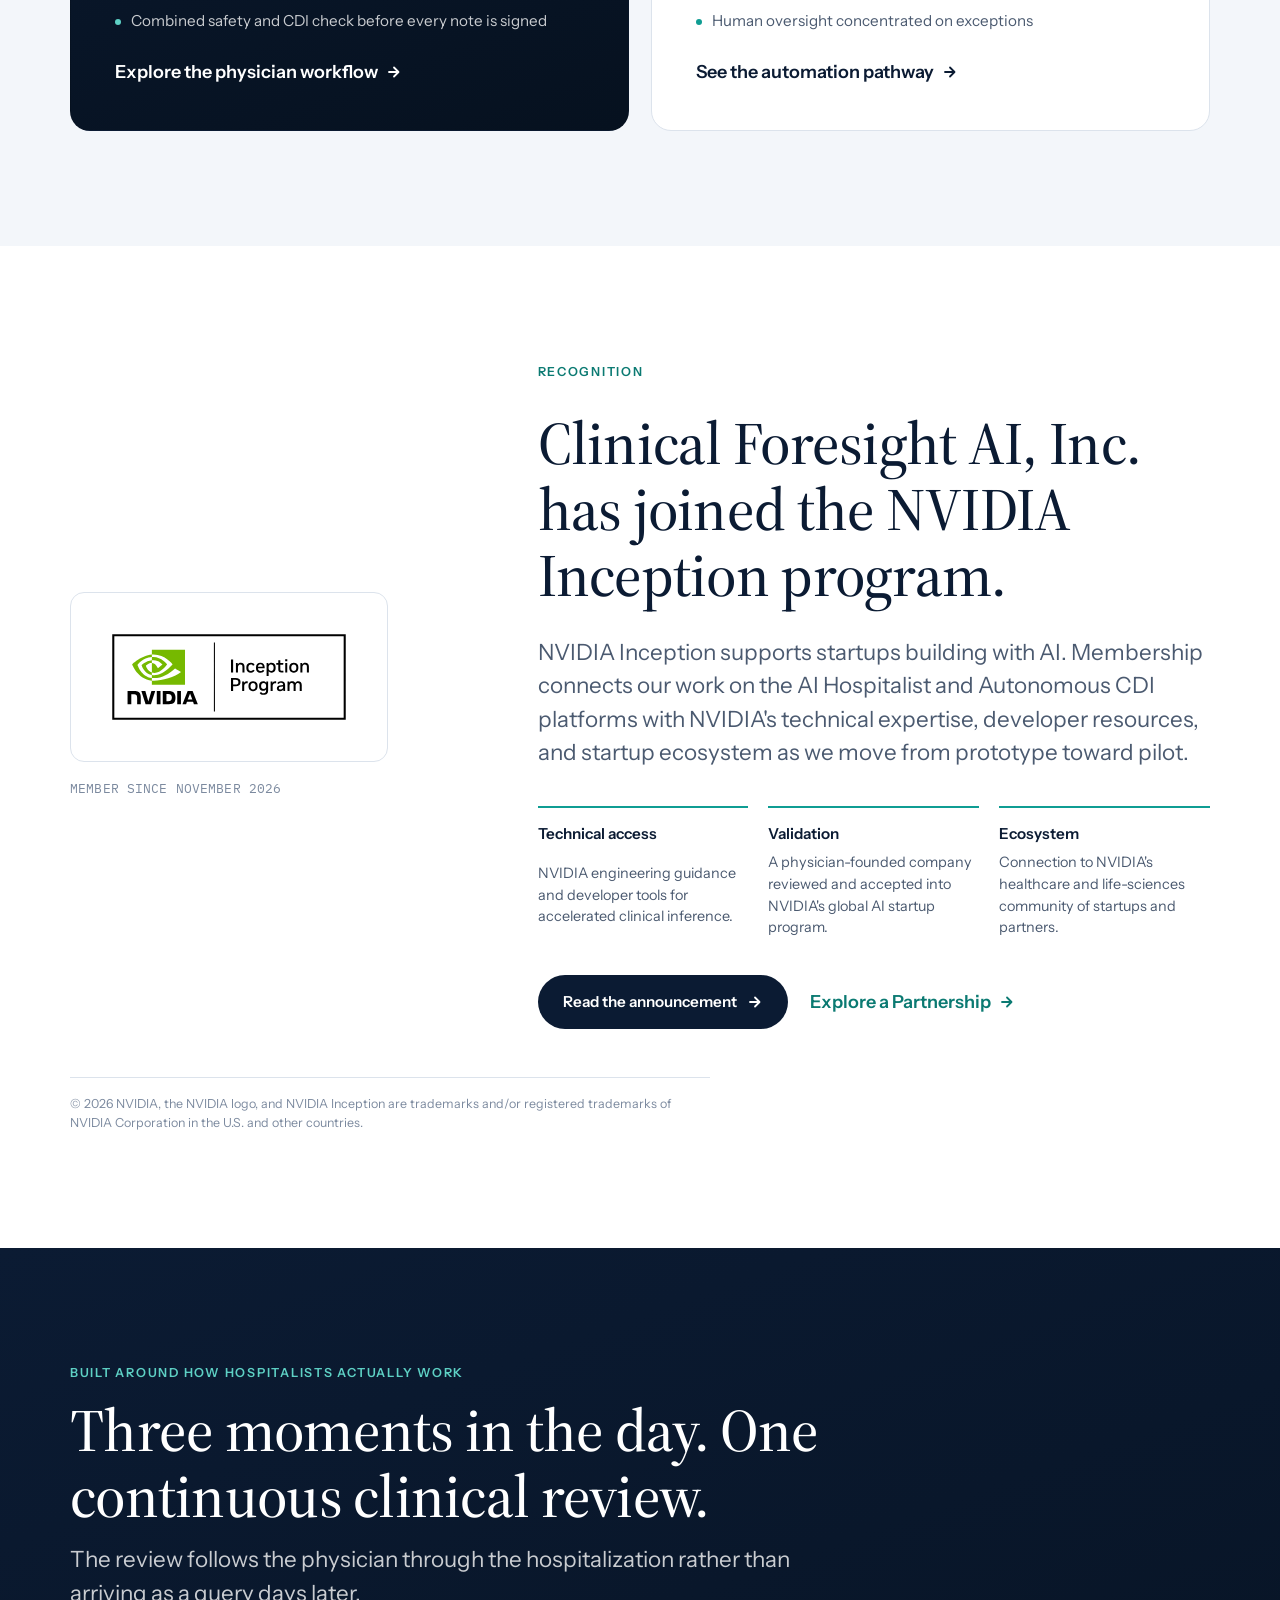
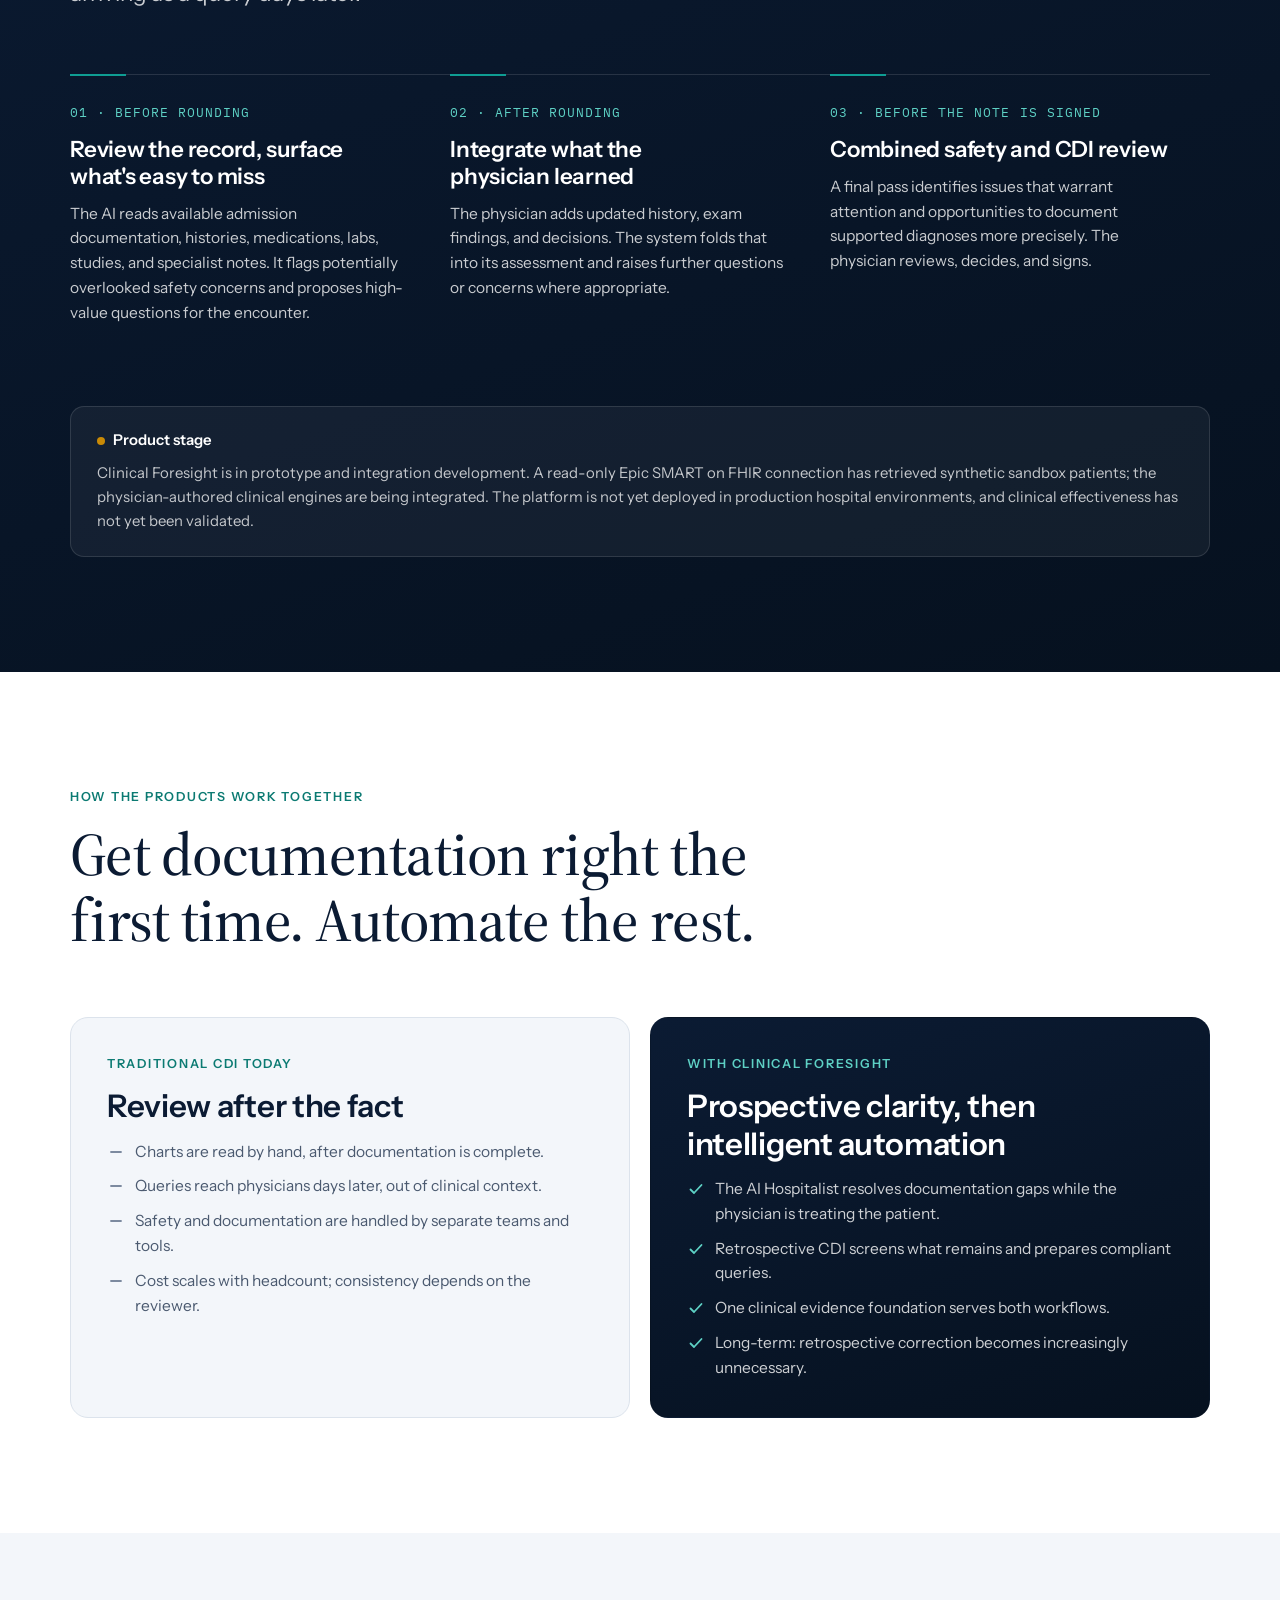
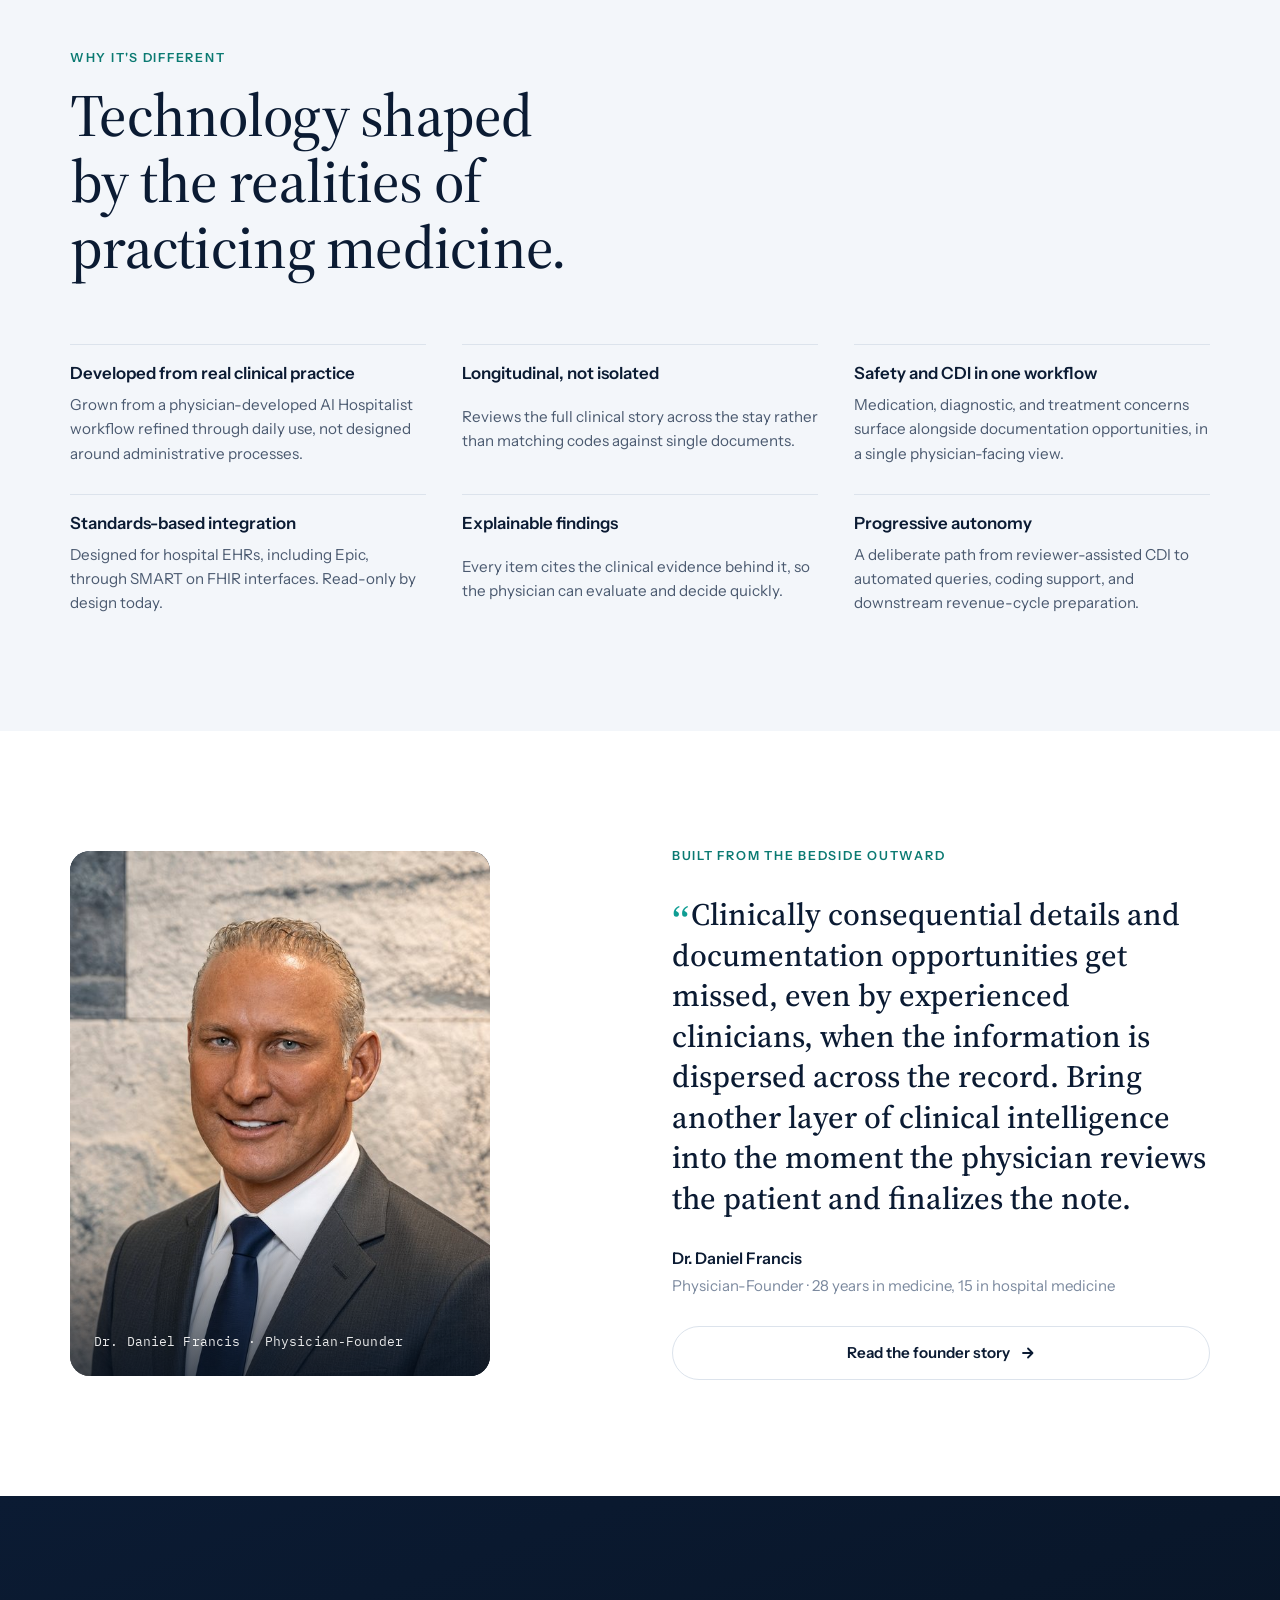
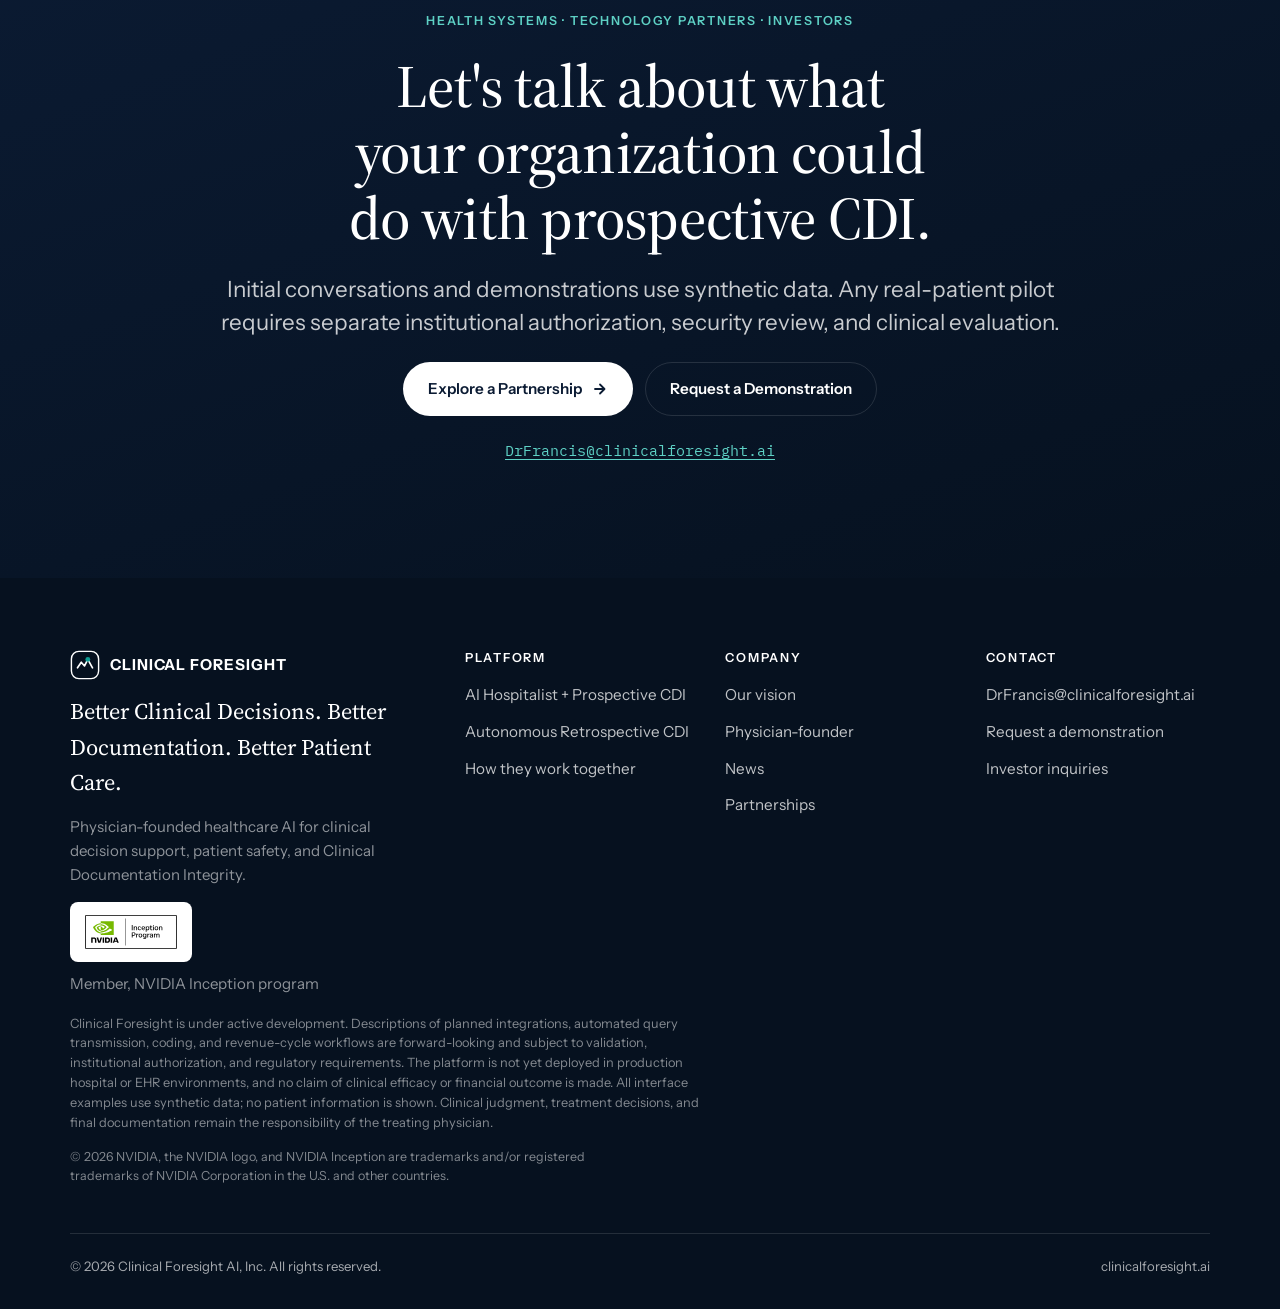
==== commit 269e3954: "Link founder LinkedIn profile (schema sameAs + Vision page button) Co-Authored-By: Claude Opus 5.5 <" ====
--- a/index.html
+++ b/index.html
@@ -26,7 +26,7 @@
 <link rel="stylesheet" href="https://fonts.googleapis.com/css2?family=Source+Serif+4:ital,opsz,wght@0,8..60,400;0,8..60,500;1,8..60,400;1,8..60,500&family=Instrument+Sans:wght@400;500;600&family=IBM+Plex+Mono:wght@400;500&display=swap">
 <link rel="stylesheet" href="assets/styles.css">
 <script type="application/ld+json">
-{"@context":"https://schema.org","@graph":[{"@type":"Organization","@id":"https://www.clinicalforesight.ai/#organization","name":"Clinical Foresight AI","legalName":"Clinical Foresight AI, Inc.","alternateName":["Clinical Foresight","ClinicalForesight.ai"],"url":"https://www.clinicalforesight.ai/","logo":{"@type":"ImageObject","url":"https://www.clinicalforesight.ai/assets/logo-512.png","width":512,"height":512},"image":"https://www.clinicalforesight.ai/assets/og-image.png","email":"DrFrancis@clinicalforesight.ai","description":"Physician-founded healthcare AI company developing clinical decision support, patient safety, and Clinical Documentation Integrity (CDI) automation for hospitals.","founder":{"@type":"Person","name":"Daniel L. Francis, DO","jobTitle":"Physician-Founder","url":"https://www.clinicalforesight.ai/about.html#founder"},"knowsAbout":["Clinical Documentation Integrity","Clinical decision support","Patient safety","Hospital medicine","SMART on FHIR"]},{"@type":"WebSite","@id":"https://www.clinicalforesight.ai/#website","name":"Clinical Foresight AI","alternateName":["Clinical Foresight","clinicalforesight.ai"],"url":"https://www.clinicalforesight.ai/","publisher":{"@id":"https://www.clinicalforesight.ai/#organization"}}]}
+{"@context":"https://schema.org","@graph":[{"@type":"Organization","@id":"https://www.clinicalforesight.ai/#organization","name":"Clinical Foresight AI","legalName":"Clinical Foresight AI, Inc.","alternateName":["Clinical Foresight","ClinicalForesight.ai"],"url":"https://www.clinicalforesight.ai/","logo":{"@type":"ImageObject","url":"https://www.clinicalforesight.ai/assets/logo-512.png","width":512,"height":512},"image":"https://www.clinicalforesight.ai/assets/og-image.png","email":"DrFrancis@clinicalforesight.ai","description":"Physician-founded healthcare AI company developing clinical decision support, patient safety, and Clinical Documentation Integrity (CDI) automation for hospitals.","founder":{"@type":"Person","name":"Daniel L. Francis, DO","jobTitle":"Physician-Founder","url":"https://www.clinicalforesight.ai/about.html#founder","sameAs":["https://www.linkedin.com/in/danfrancisdo"]},"knowsAbout":["Clinical Documentation Integrity","Clinical decision support","Patient safety","Hospital medicine","SMART on FHIR"]},{"@type":"WebSite","@id":"https://www.clinicalforesight.ai/#website","name":"Clinical Foresight AI","alternateName":["Clinical Foresight","clinicalforesight.ai"],"url":"https://www.clinicalforesight.ai/","publisher":{"@id":"https://www.clinicalforesight.ai/#organization"}}]}
 </script>
 </head>
 <body>
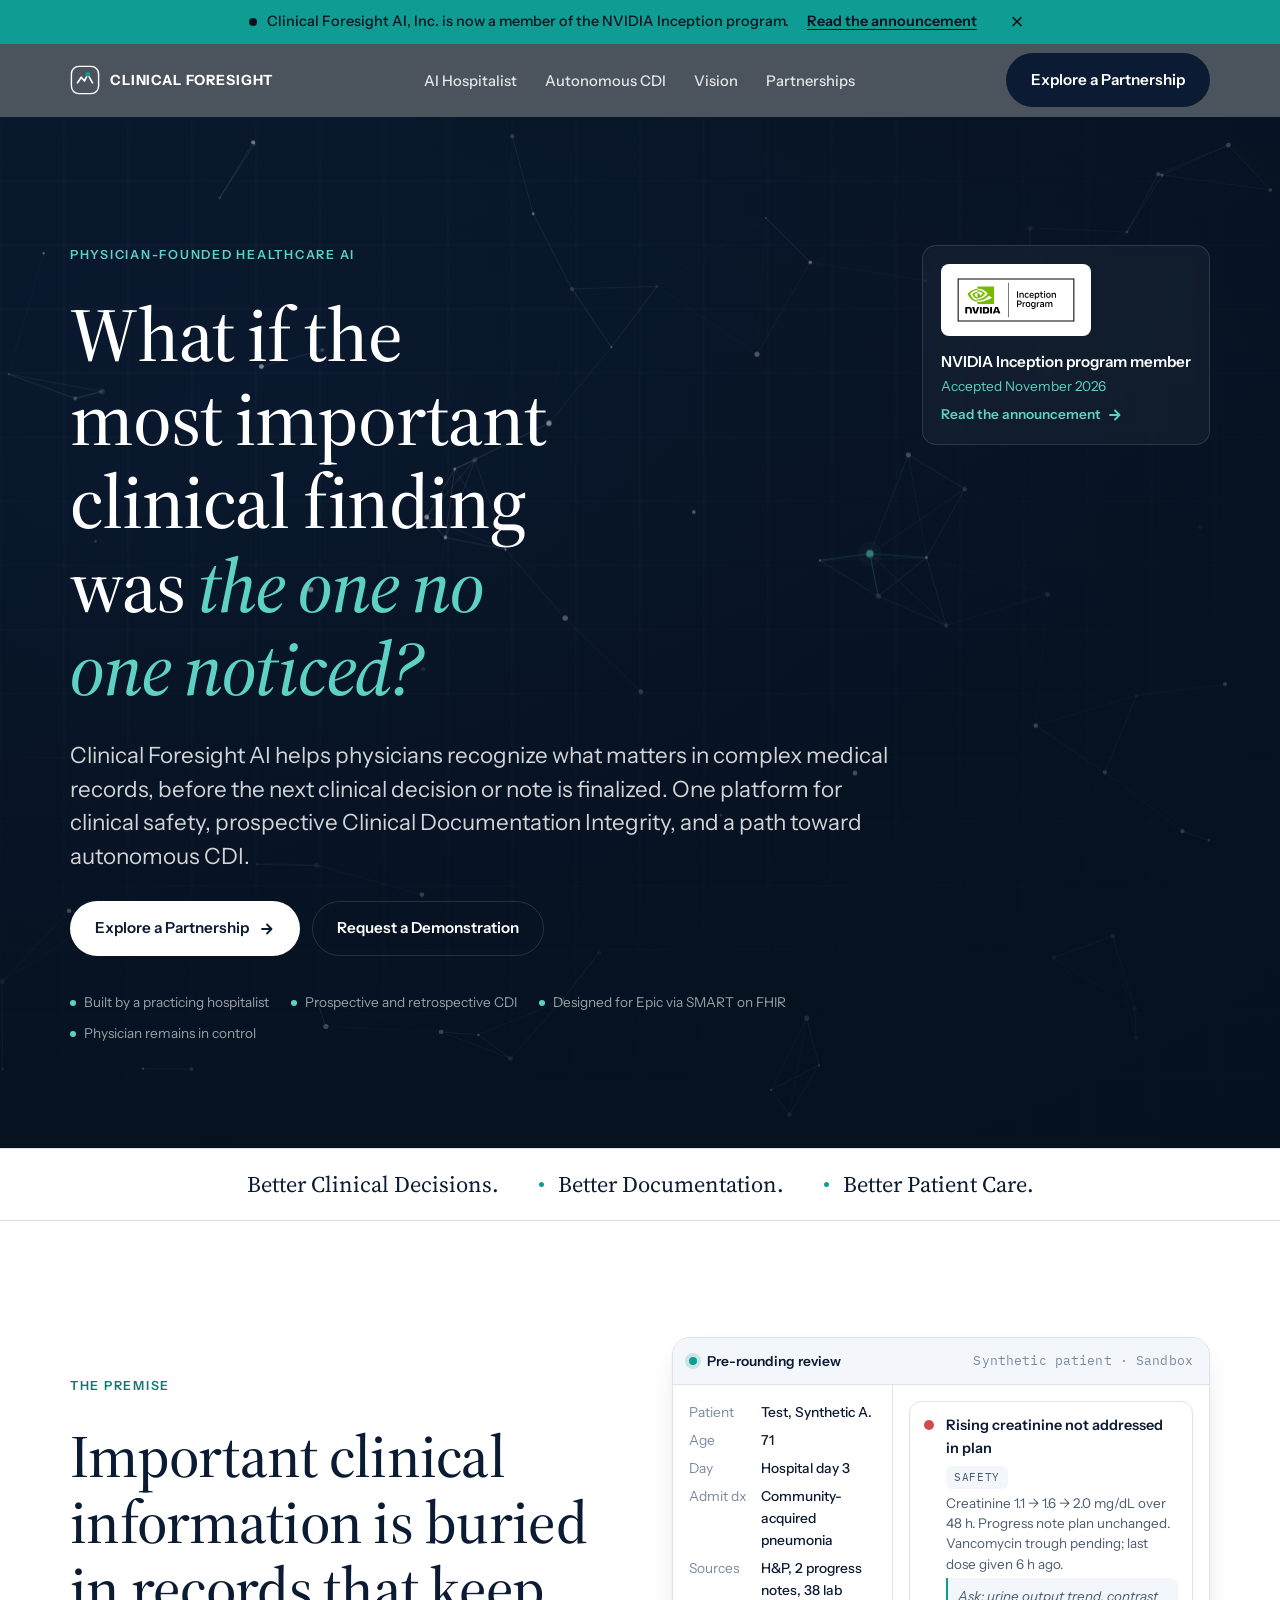
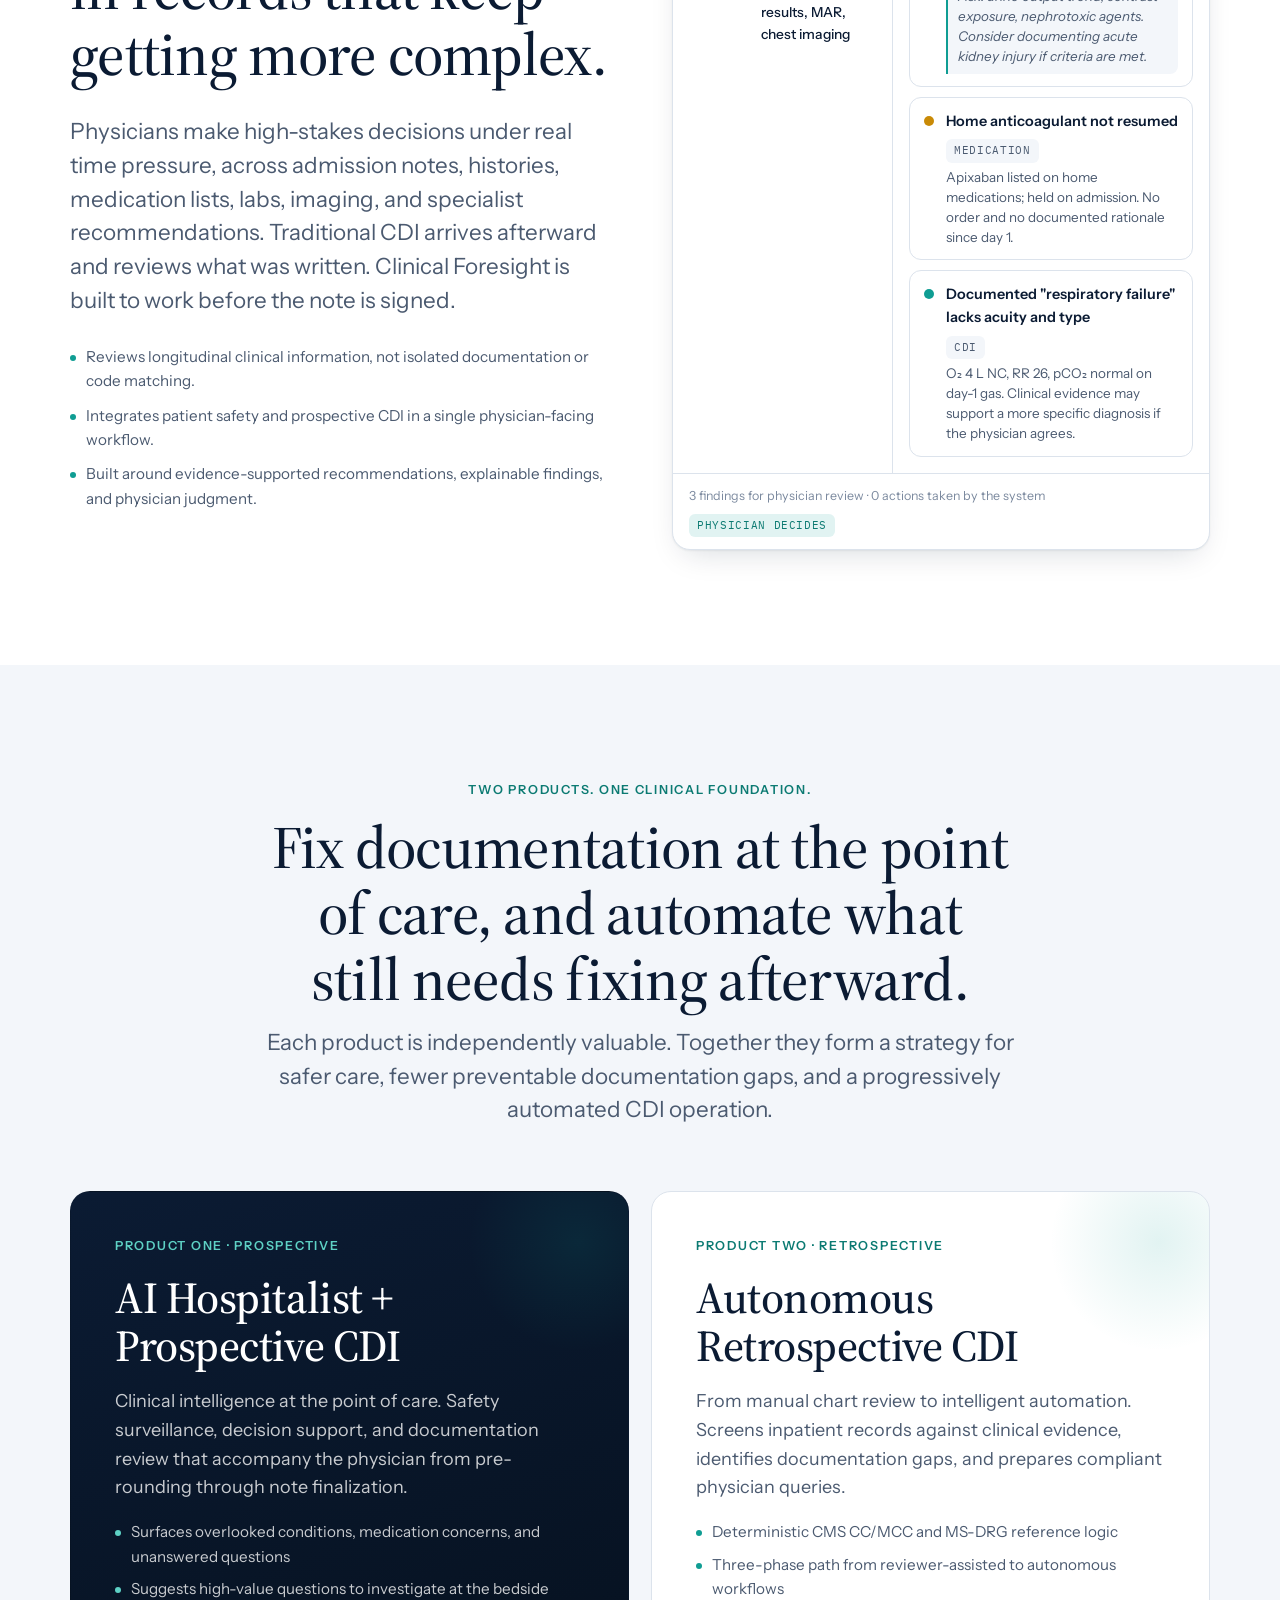
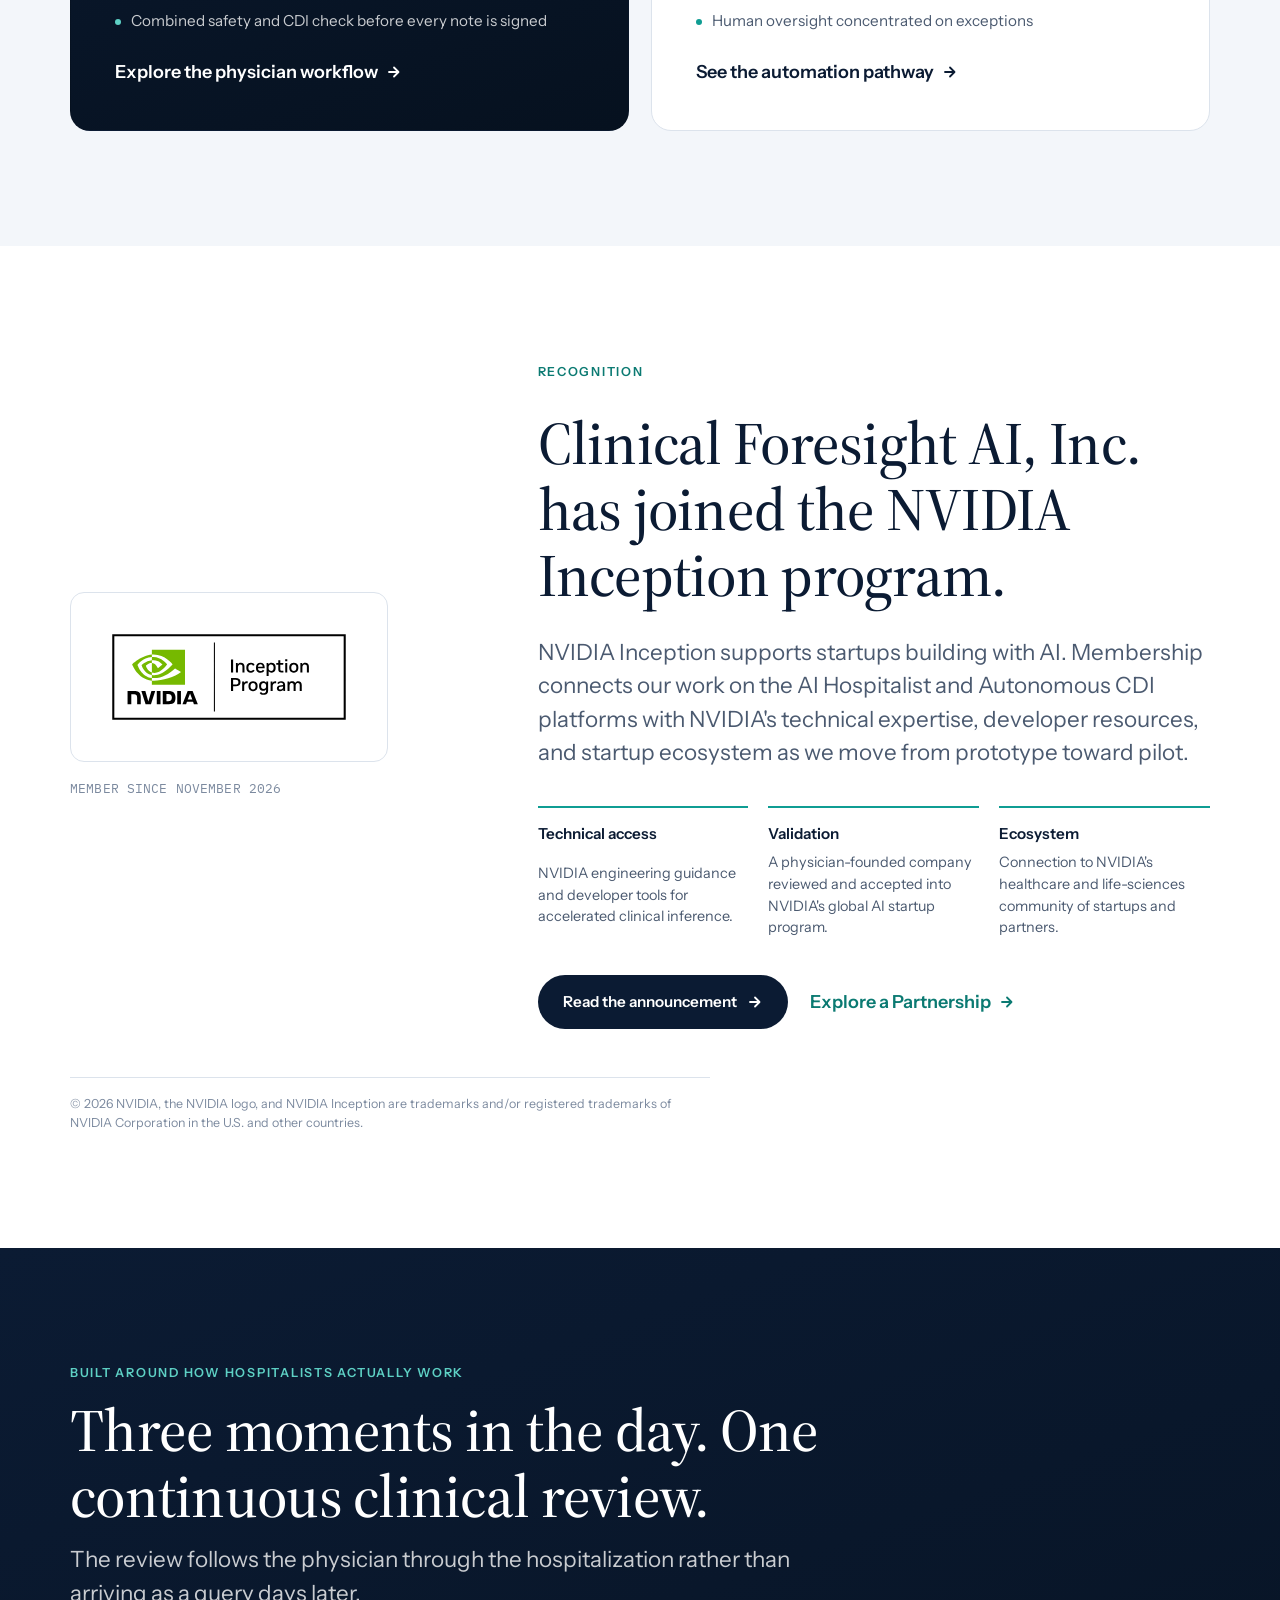
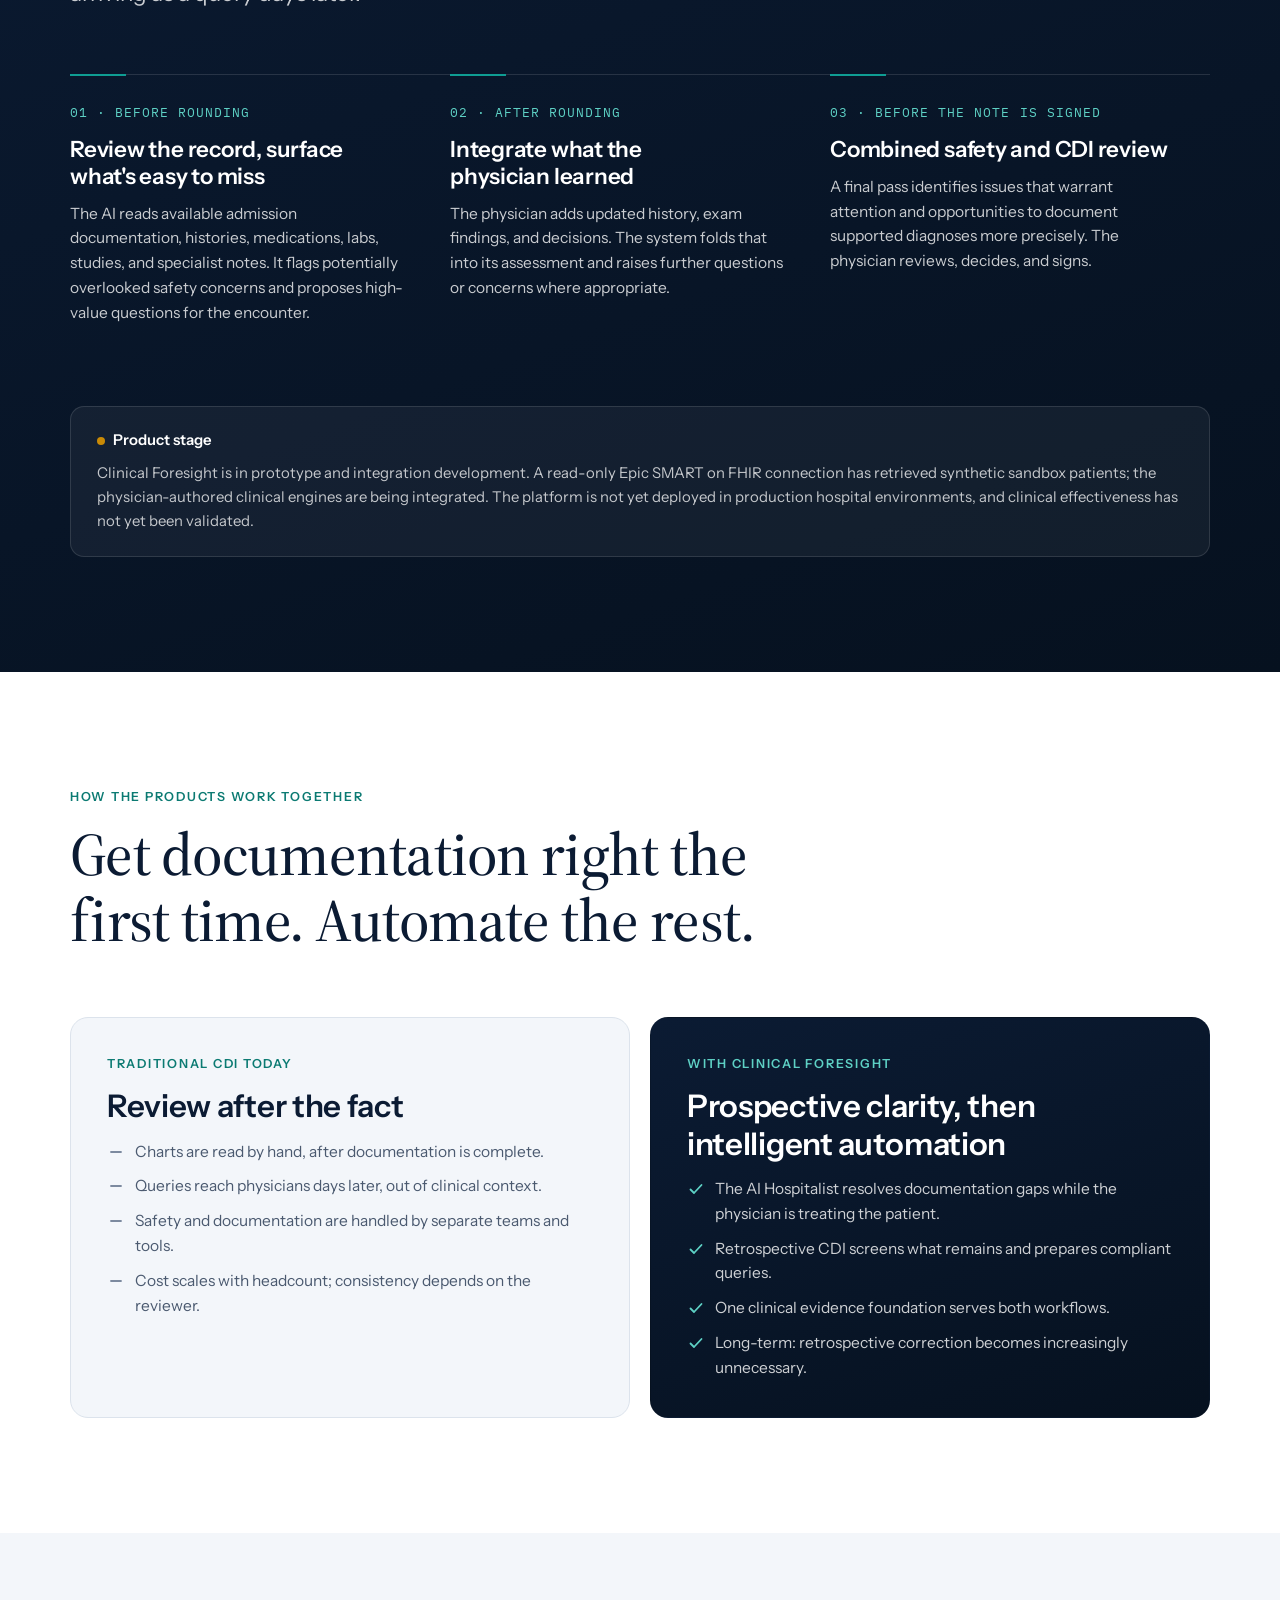
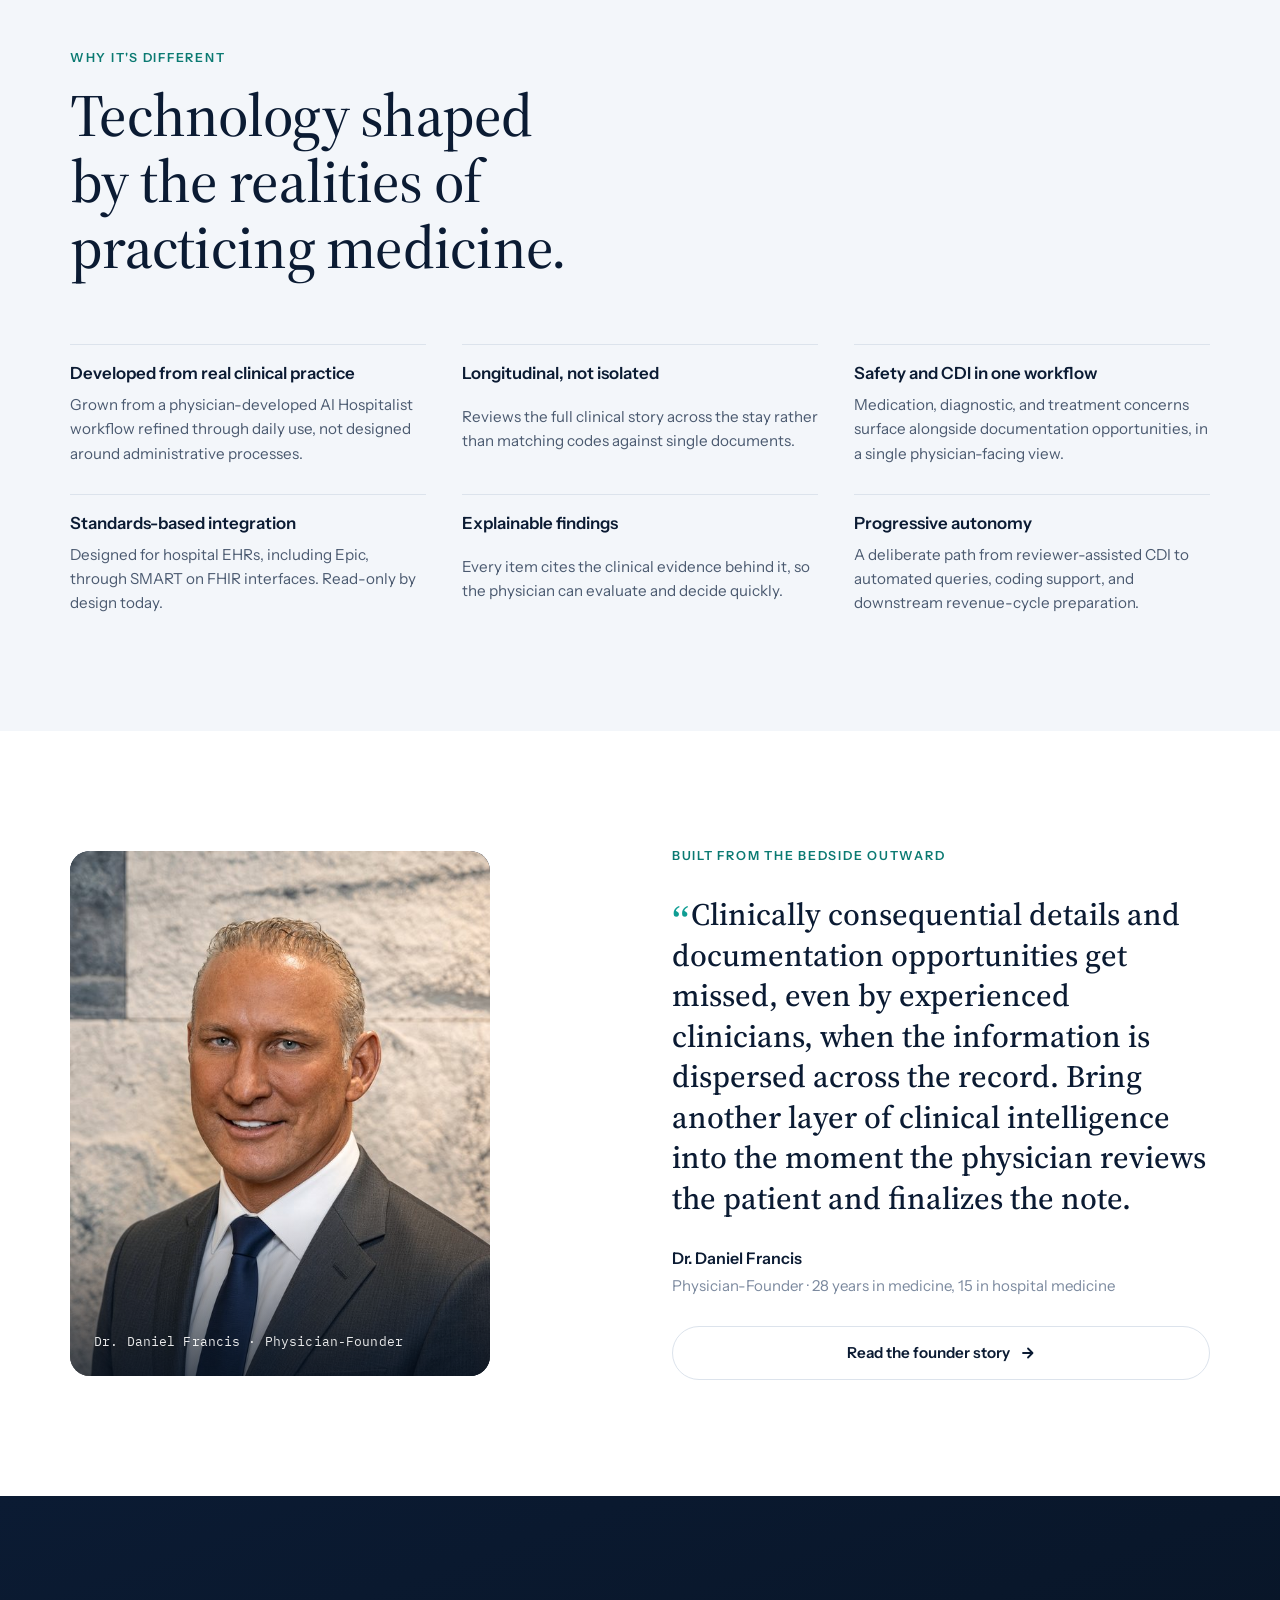
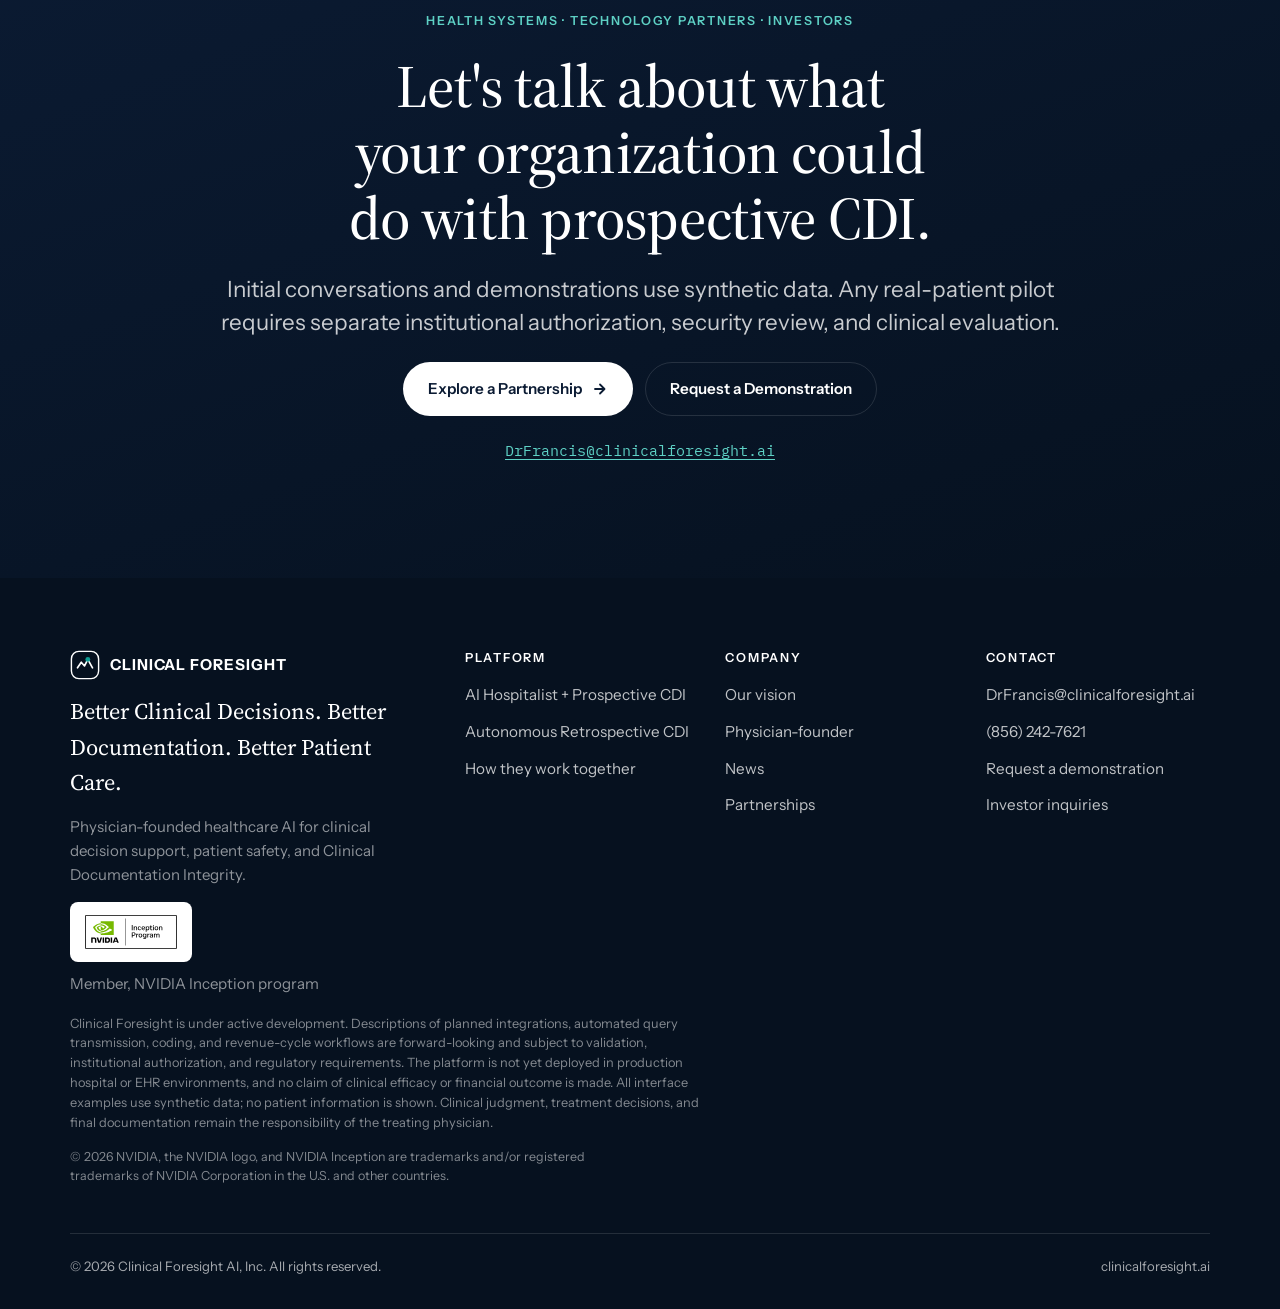
==== commit 1c21bd1d: "Add business phone with tap-to-call links - Contact page: (856) 242-7621 under the email in the Dire" ====
--- a/index.html
+++ b/index.html
@@ -26,7 +26,7 @@
 <link rel="stylesheet" href="https://fonts.googleapis.com/css2?family=Source+Serif+4:ital,opsz,wght@0,8..60,400;0,8..60,500;1,8..60,400;1,8..60,500&family=Instrument+Sans:wght@400;500;600&family=IBM+Plex+Mono:wght@400;500&display=swap">
 <link rel="stylesheet" href="assets/styles.css">
 <script type="application/ld+json">
-{"@context":"https://schema.org","@graph":[{"@type":"Organization","@id":"https://www.clinicalforesight.ai/#organization","name":"Clinical Foresight AI","legalName":"Clinical Foresight AI, Inc.","alternateName":["Clinical Foresight","ClinicalForesight.ai"],"url":"https://www.clinicalforesight.ai/","logo":{"@type":"ImageObject","url":"https://www.clinicalforesight.ai/assets/logo-512.png","width":512,"height":512},"image":"https://www.clinicalforesight.ai/assets/og-image.png","email":"DrFrancis@clinicalforesight.ai","description":"Physician-founded healthcare AI company developing clinical decision support, patient safety, and Clinical Documentation Integrity (CDI) automation for hospitals.","founder":{"@type":"Person","name":"Daniel L. Francis, DO","jobTitle":"Physician-Founder","url":"https://www.clinicalforesight.ai/about.html#founder","sameAs":["https://www.linkedin.com/in/danfrancisdo"]},"knowsAbout":["Clinical Documentation Integrity","Clinical decision support","Patient safety","Hospital medicine","SMART on FHIR"]},{"@type":"WebSite","@id":"https://www.clinicalforesight.ai/#website","name":"Clinical Foresight AI","alternateName":["Clinical Foresight","clinicalforesight.ai"],"url":"https://www.clinicalforesight.ai/","publisher":{"@id":"https://www.clinicalforesight.ai/#organization"}}]}
+{"@context":"https://schema.org","@graph":[{"@type":"Organization","@id":"https://www.clinicalforesight.ai/#organization","name":"Clinical Foresight AI","legalName":"Clinical Foresight AI, Inc.","alternateName":["Clinical Foresight","ClinicalForesight.ai"],"url":"https://www.clinicalforesight.ai/","logo":{"@type":"ImageObject","url":"https://www.clinicalforesight.ai/assets/logo-512.png","width":512,"height":512},"image":"https://www.clinicalforesight.ai/assets/og-image.png","email":"DrFrancis@clinicalforesight.ai","telephone":"+18562427621","description":"Physician-founded healthcare AI company developing clinical decision support, patient safety, and Clinical Documentation Integrity (CDI) automation for hospitals.","founder":{"@type":"Person","name":"Daniel L. Francis, DO","jobTitle":"Physician-Founder","url":"https://www.clinicalforesight.ai/about.html#founder","sameAs":["https://www.linkedin.com/in/danfrancisdo"]},"knowsAbout":["Clinical Documentation Integrity","Clinical decision support","Patient safety","Hospital medicine","SMART on FHIR"]},{"@type":"WebSite","@id":"https://www.clinicalforesight.ai/#website","name":"Clinical Foresight AI","alternateName":["Clinical Foresight","clinicalforesight.ai"],"url":"https://www.clinicalforesight.ai/","publisher":{"@id":"https://www.clinicalforesight.ai/#organization"}}]}
 </script>
 </head>
 <body>
@@ -395,6 +395,7 @@
         <h4>Contact</h4>
         <ul>
           <li><a href="mailto:DrFrancis@clinicalforesight.ai">DrFrancis@clinicalforesight.ai</a></li>
+          <li><a href="tel:+18562427621">(856) 242-7621</a></li>
           <li><a href="contact.html#demo">Request a demonstration</a></li>
           <li><a href="contact.html#investors">Investor inquiries</a></li>
         </ul>
--- a/assets/styles.css
+++ b/assets/styles.css
@@ -362,6 +362,7 @@
 .form__note { font-size: 0.85rem; color: var(--mute); }
 .contact-aside { display: grid; gap: 22px; align-content: start; }
 .contact-aside .email { font-family: var(--font-mono); font-size: 1rem; word-break: break-all; }
+.contact-aside .phone { font-family: var(--font-mono); font-size: 1rem; white-space: nowrap; }
 .contact-list { display: grid; gap: 10px; }
 .contact-list li { display: flex; gap: 10px; align-items: flex-start; font-size: 0.95rem; }
 .contact-list li::before { content: ""; flex: none; width: 6px; height: 6px; margin-top: 10px; border-radius: 50%; background: var(--teal); }
